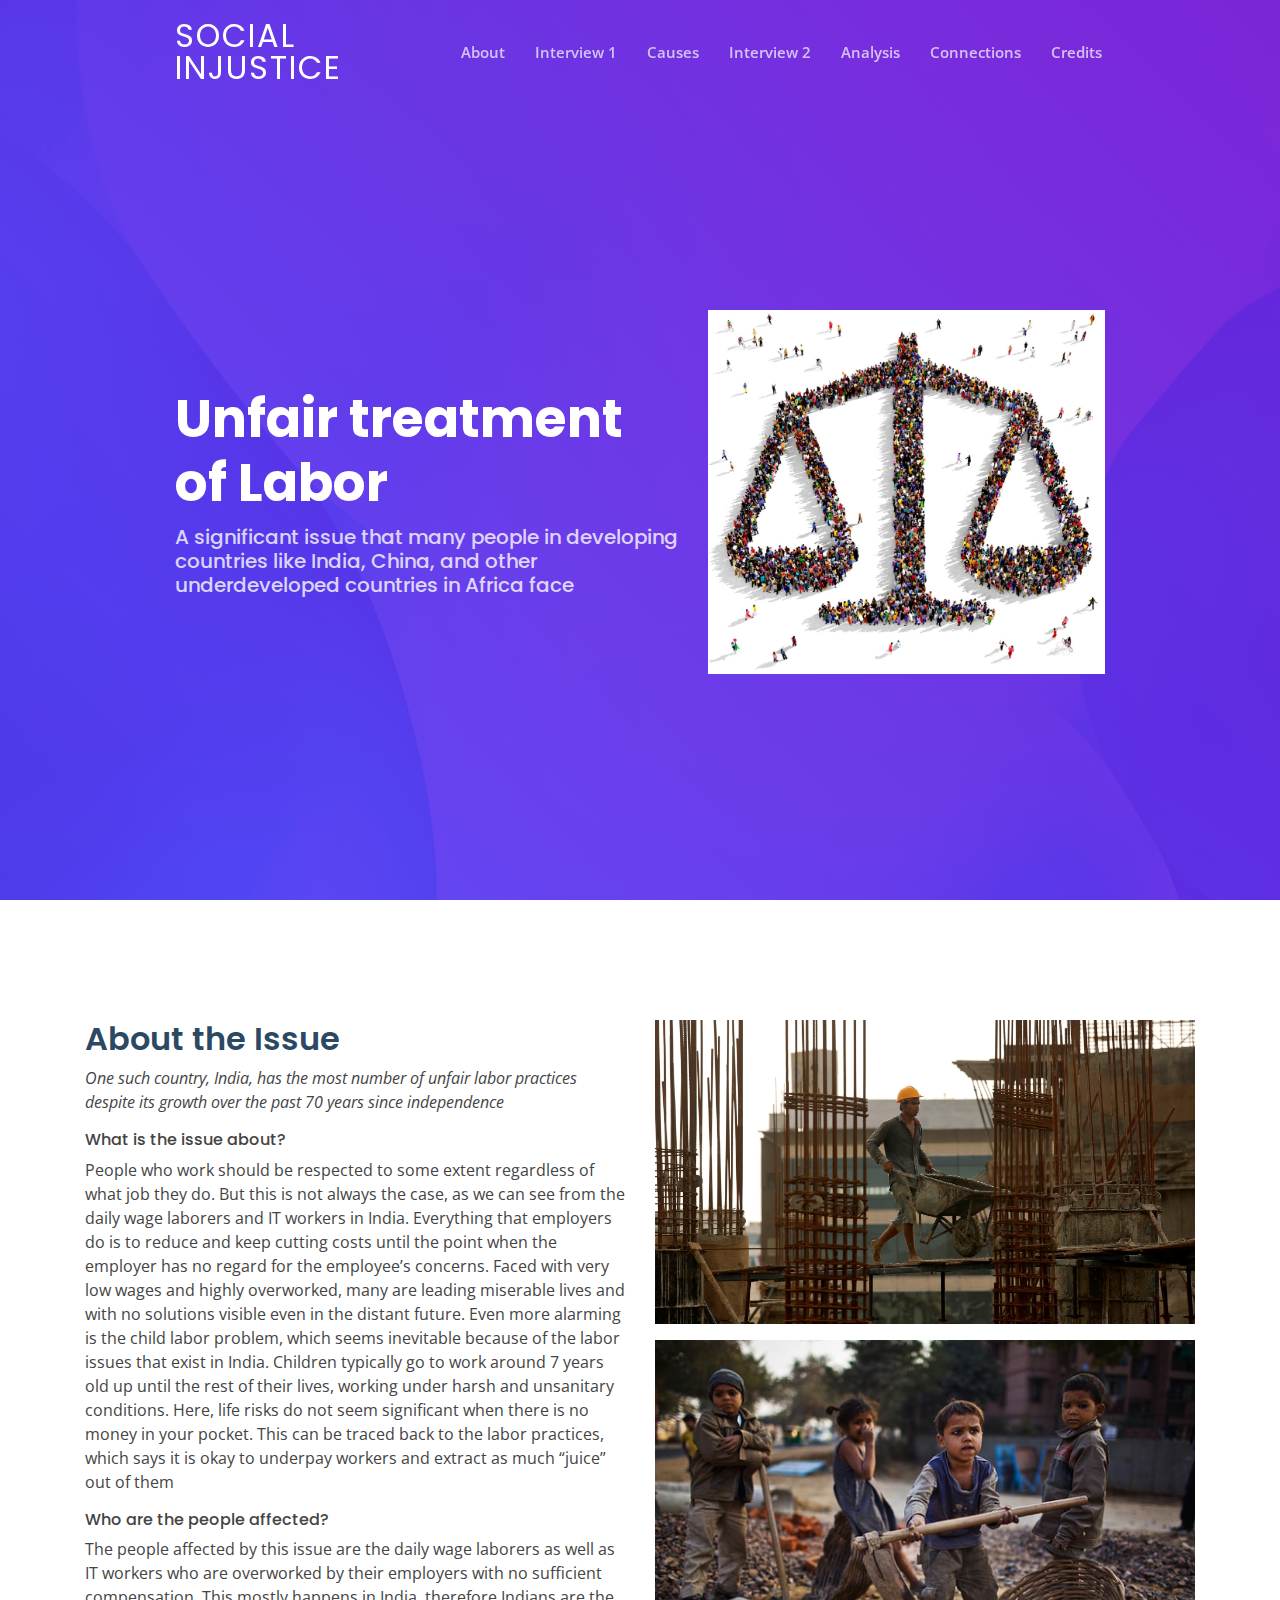
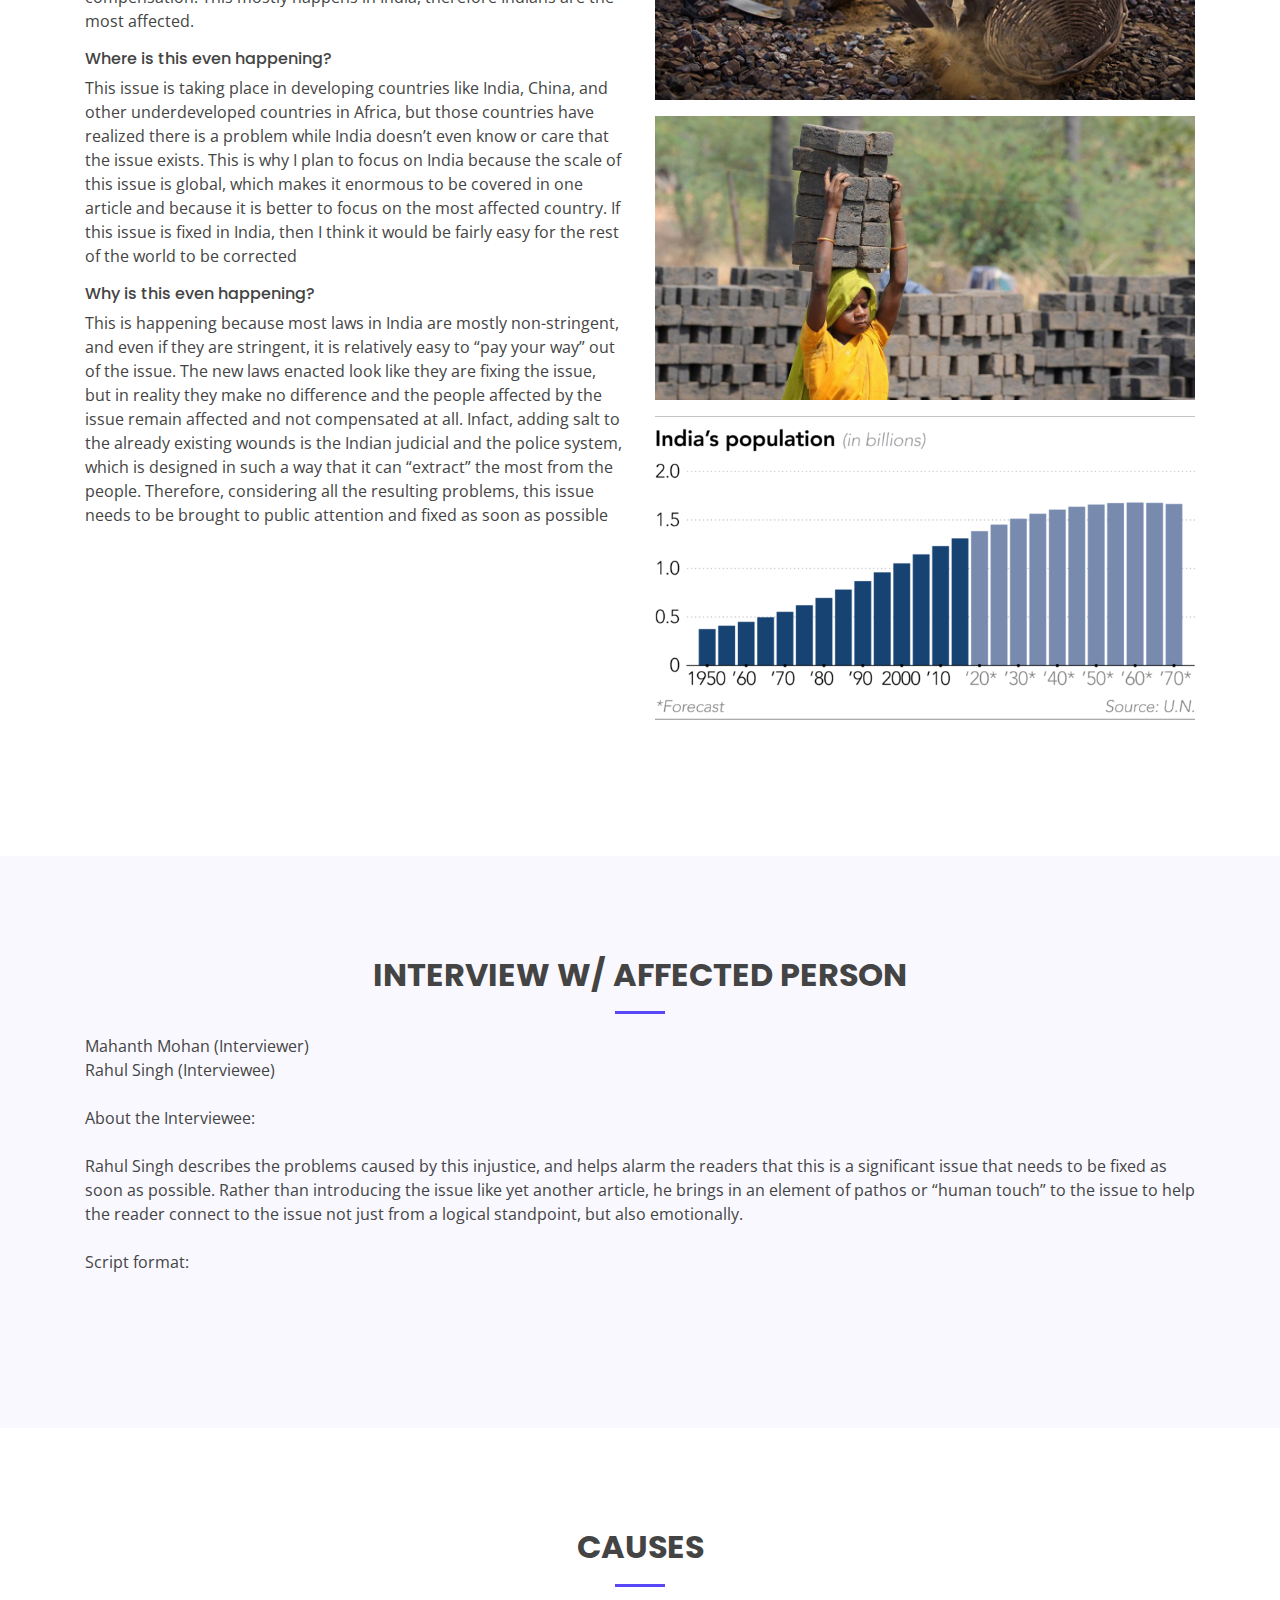
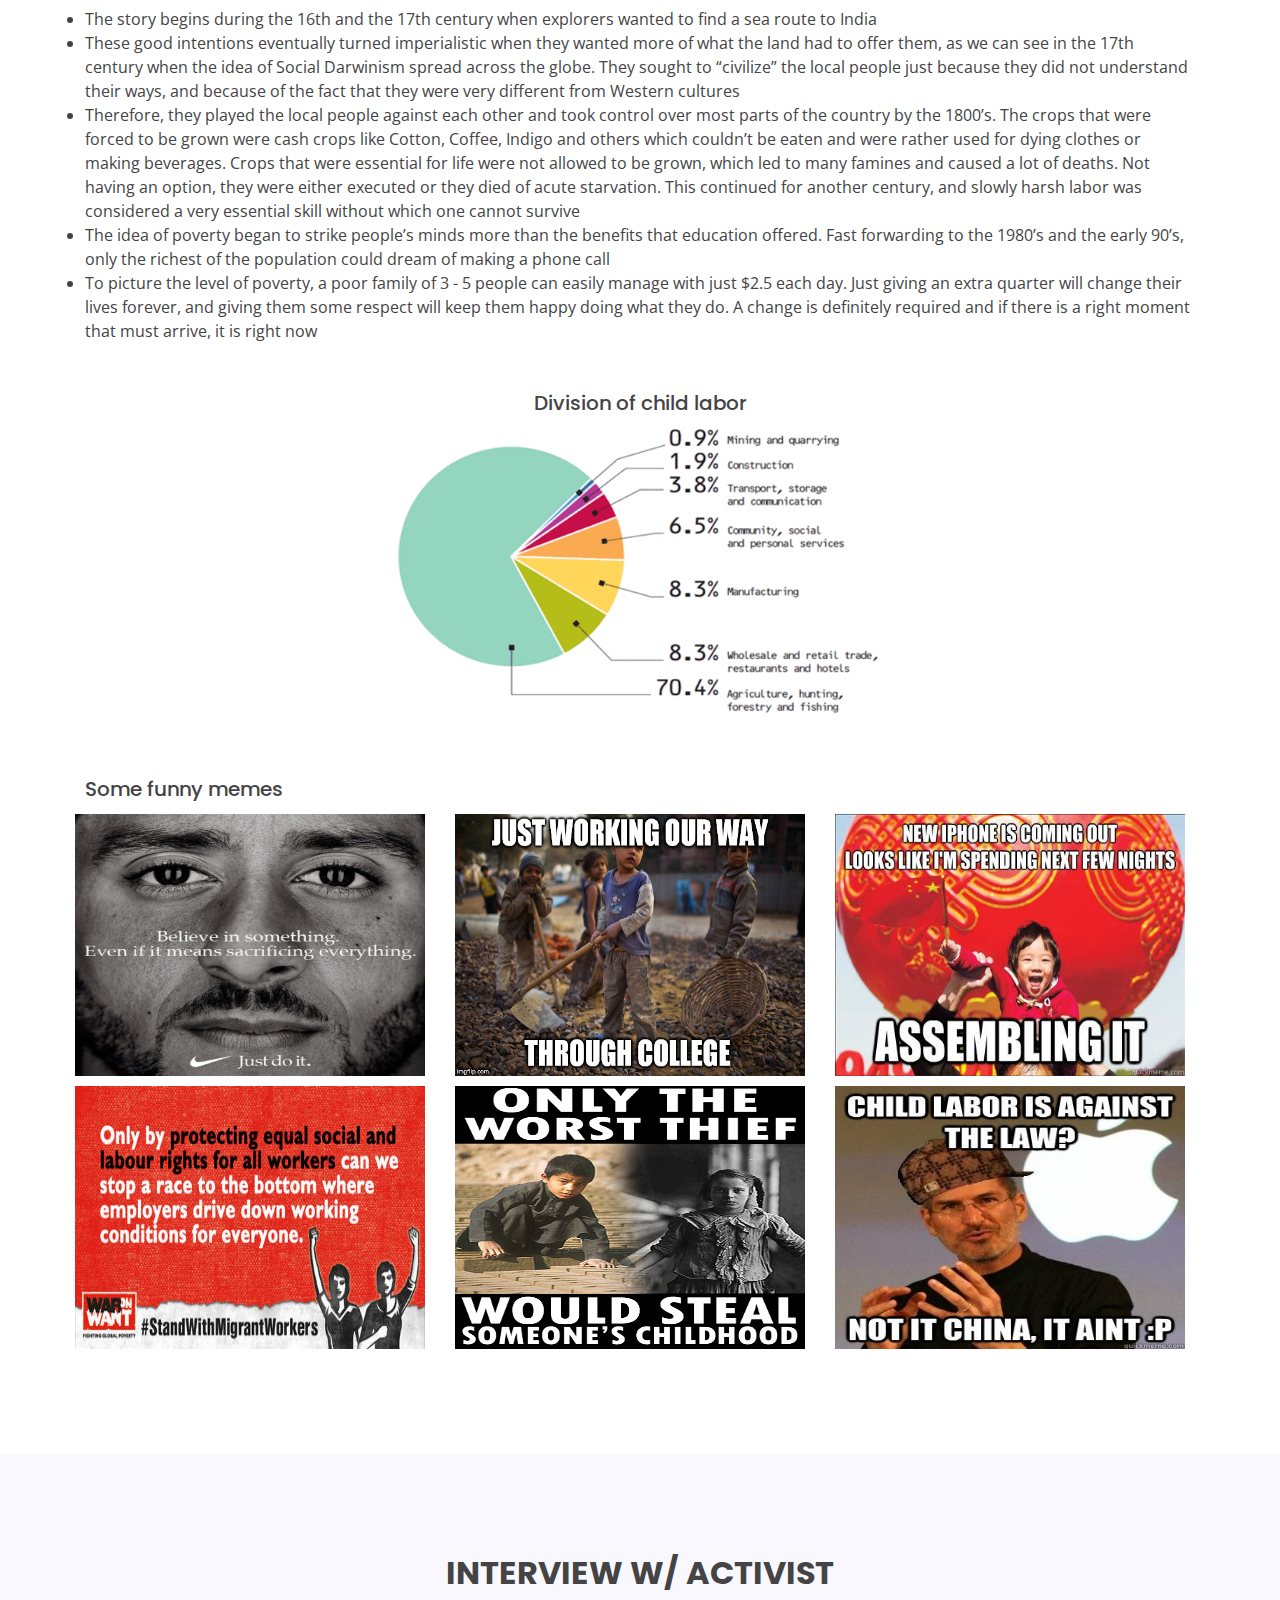
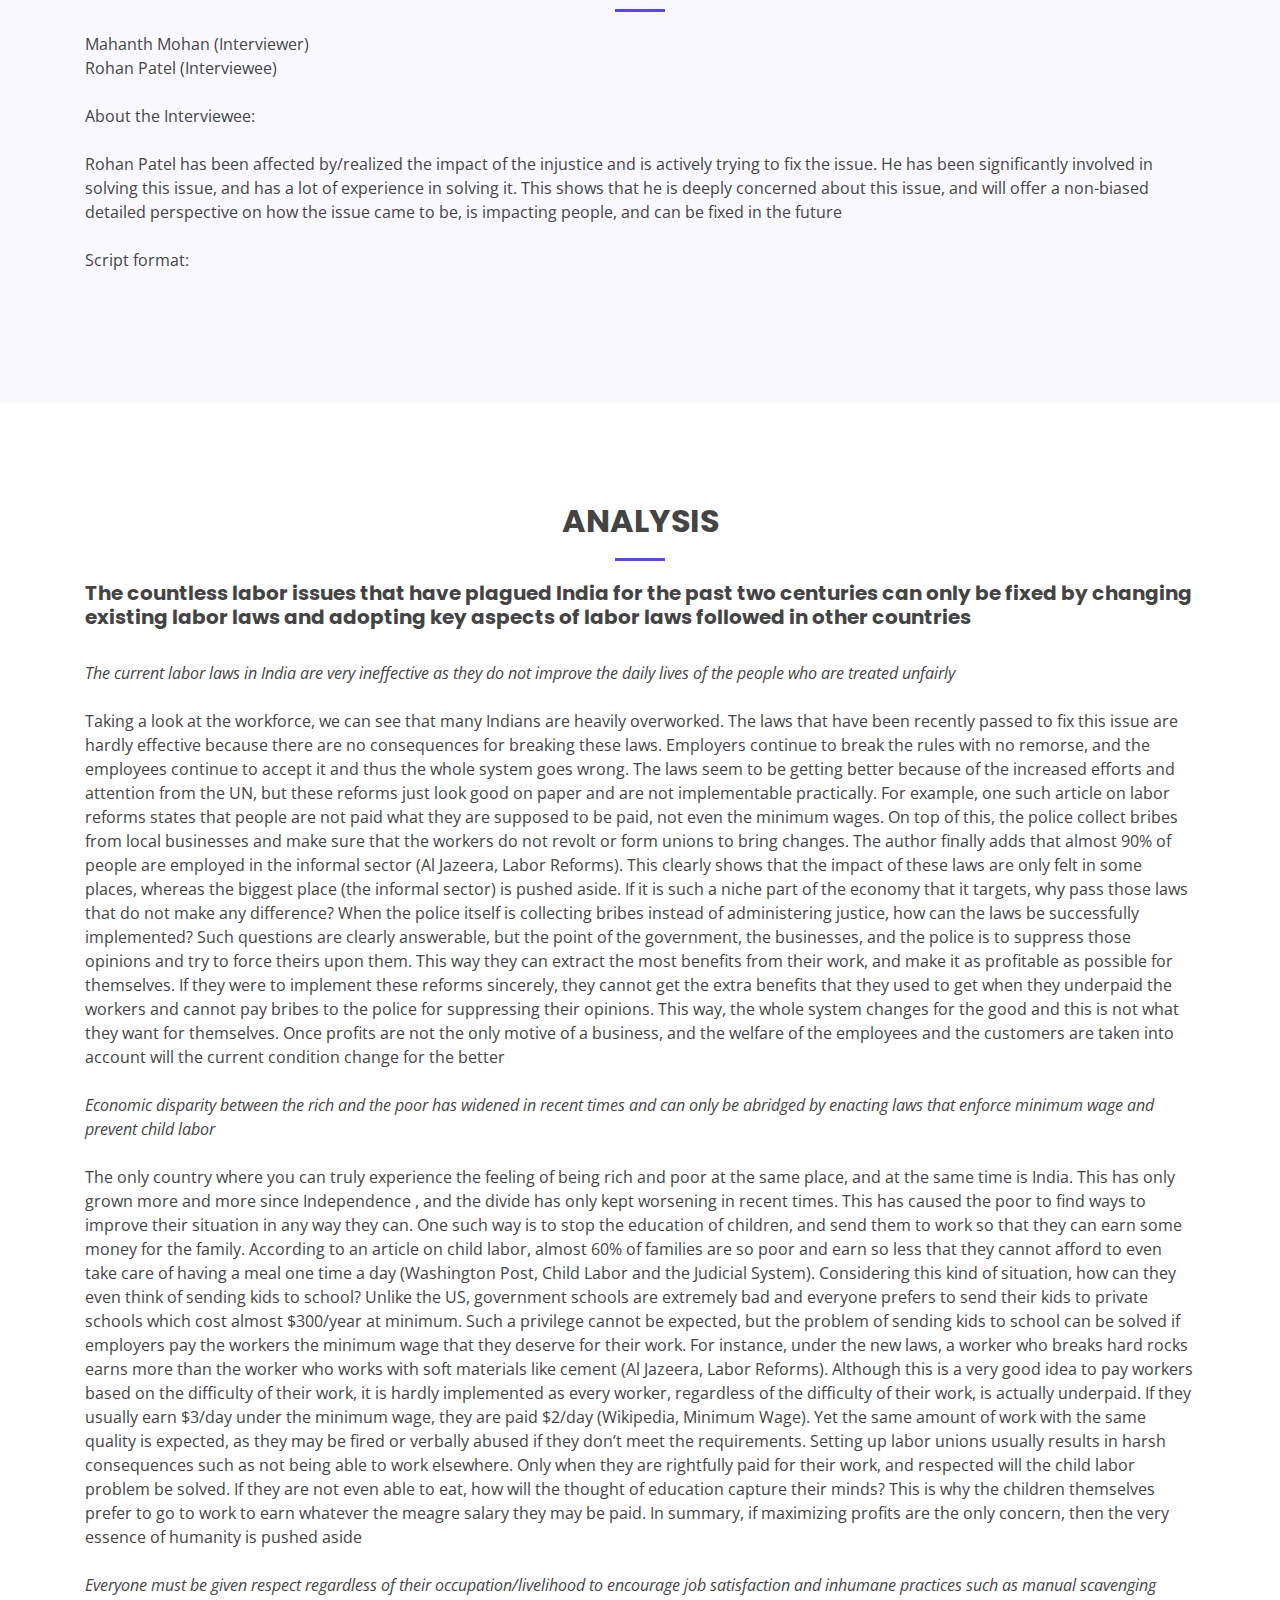
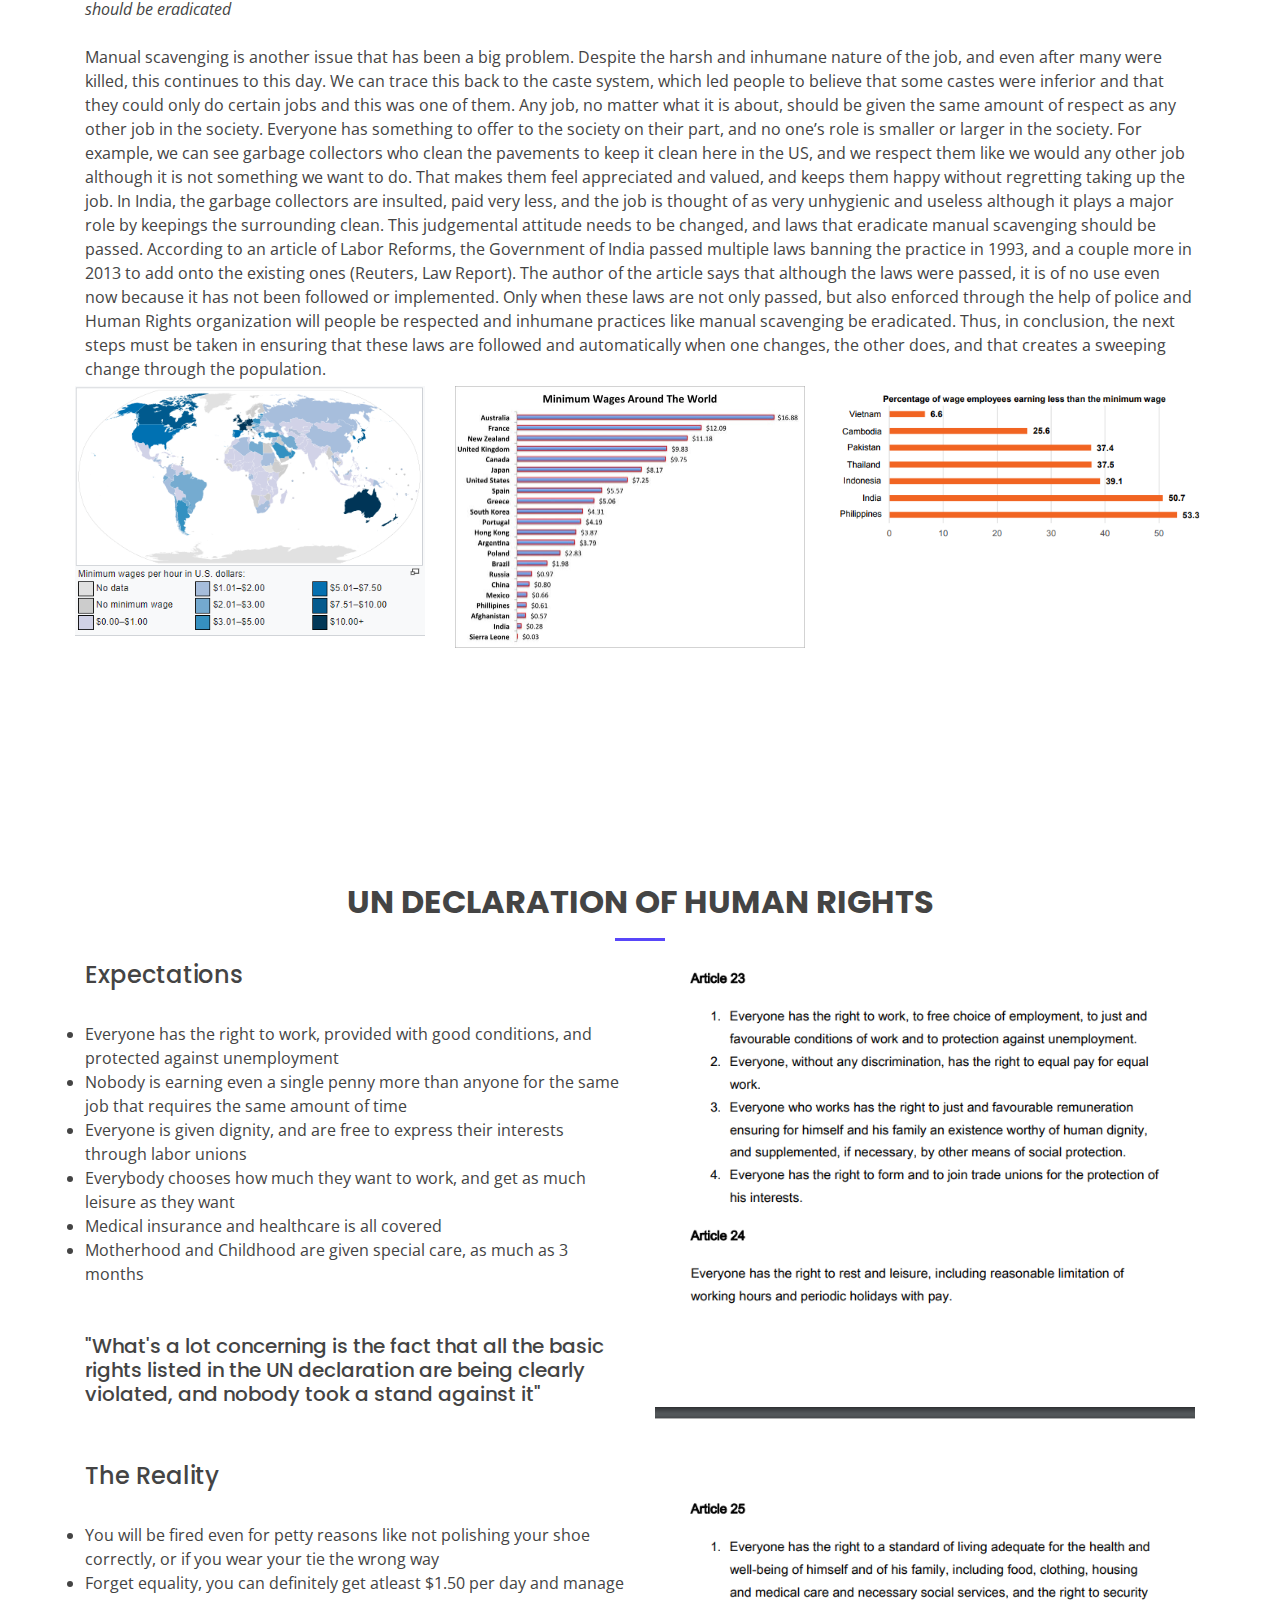
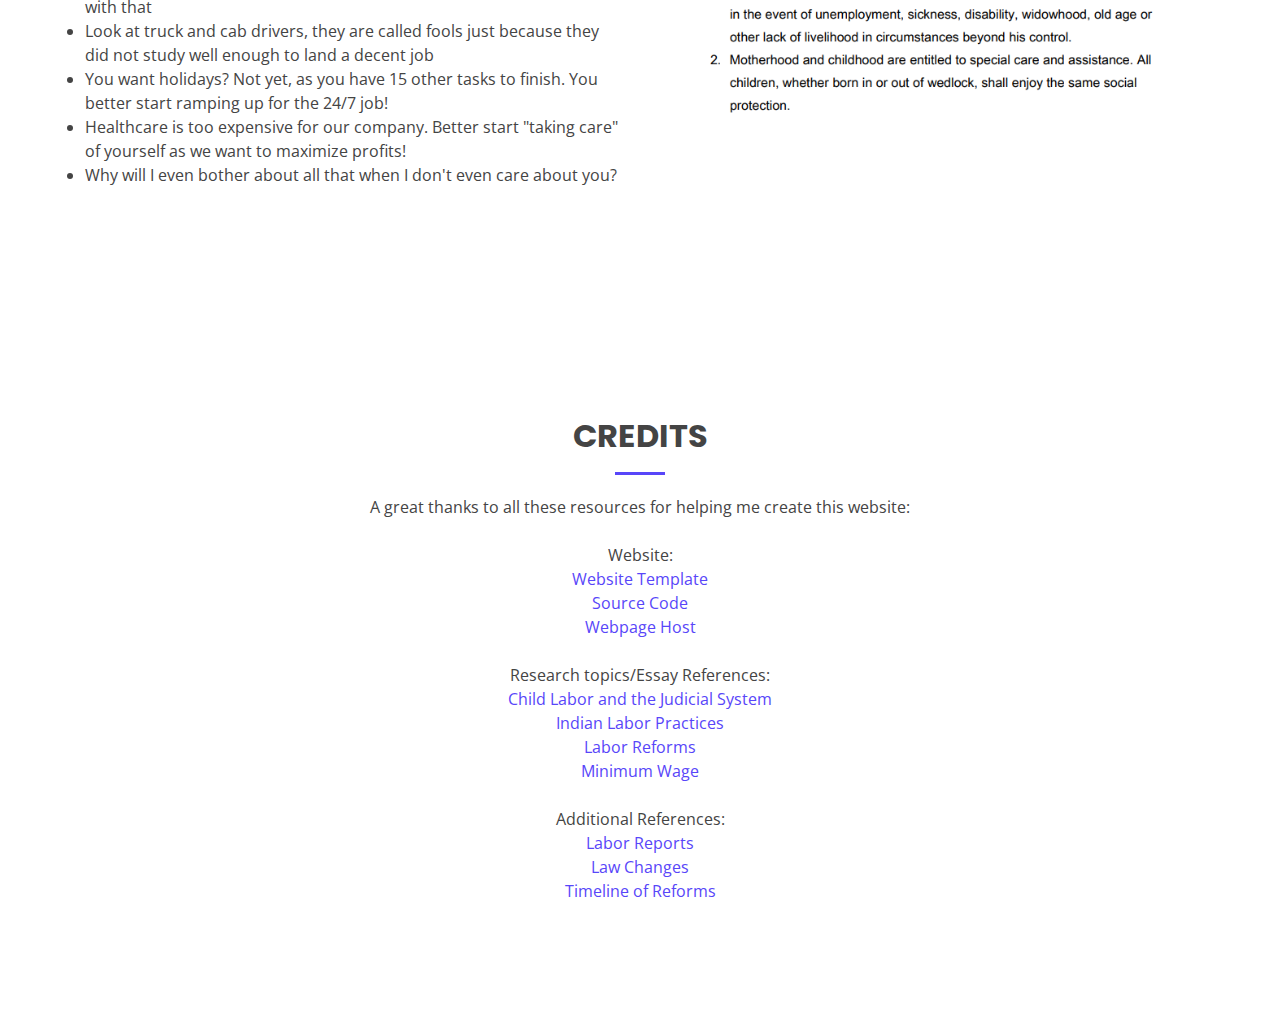
==== index.html @ 4dd7ecd5 "push changes" ====
<!DOCTYPE html>
<html lang="en">

<head>
  <meta charset="utf-8">
  <meta content="width=device-width, initial-scale=1.0" name="viewport">

  <title>Social Injustice</title>
  <meta content="" name="description">
  <meta content="" name="keywords">

  <!-- Google Fonts -->
  <link href="https://fonts.googleapis.com/css?family=Open+Sans:300,300i,400,400i,600,600i,700,700i|Roboto:300,300i,400,400i,500,500i,600,600i,700,700i|Poppins:300,300i,400,400i,500,500i,600,600i,700,700i" rel="stylesheet">

  <!-- Vendor CSS Files -->
  <link href="assets/vendor/bootstrap/css/bootstrap.min.css" rel="stylesheet">
  <link href="assets/vendor/icofont/icofont.min.css" rel="stylesheet">
  <link href="assets/vendor/boxicons/css/boxicons.min.css" rel="stylesheet">

  <!-- Template Main CSS File -->
  <link href="assets/css/style.css" rel="stylesheet">
</head>

<body>

  <!-- ======= Header ======= -->
  <header id="header" class="fixed-top ">
    <div class="container-fluid">

      <div class="row justify-content-center">
        <div class="col-xl-9 d-flex align-items-center">
          <h1 class="logo mr-auto"><a href="index.html">Social Injustice</a></h1>

          <nav class="nav-menu d-none d-lg-block">
            <ul>
              <li><a href="#about">About</a></li>
              <li><a href="#interview1">Interview 1</a></li>
              <li><a href="#causes">Causes</a></li>
              <li><a href="#interview2">Interview 2</a></li>
              <li><a href="#analysis">Analysis</a></li>
              <li><a href="#connections">Connections</a></li>
              <li><a href="#credits">Credits</a></li>
            </ul>
          </nav><!-- .nav-menu -->

        </div>
      </div>

    </div>
  </header><!-- End Header -->

  <!-- ======= Hero Section ======= -->
  <section id="hero" class="d-flex align-items-center">

    <div class="container-fluid">
      <div class="row justify-content-center">
        <div class="col-xl-5 col-lg-6 pt-3 pt-lg-0 order-2 order-lg-1 d-flex flex-column justify-content-center">
          <h1>Unfair treatment of Labor</h1>
          <h2>A significant issue that many people in developing countries like India, China, and other underdeveloped countries in Africa face</h2>
        </div>
        <div class="col-xl-4 col-lg-6 order-1 order-lg-2 hero-img" data-aos="zoom-in" data-aos-delay="150">
          <img src="assets/img/about.jpg" class="img-fluid animated" alt="">
        </div>
      </div>
    </div>

  </section><!-- End Hero -->

  <main id="main">

    <!-- ======= About Section ======= -->
    <section id="about" class="about">
      <div class="container">

        <div class="row">
          <div class="col-lg-6 order-1 order-lg-2">
            <p><img src="assets/img/manual_labor.jpg" class="img-fluid" alt=""></p>
            <p><img src="assets/img/child_labor.jpg" class="img-fluid" alt=""></p>
            <p><img src="assets/img/labor_practices.jpg" class="img-fluid" alt=""></p>
            <p><img src="assets/img/Population_Graph.png" class="img-fluid" alt=""></p>
          </div>
          <div class="col-lg-6 pt-4 pt-lg-0 order-2 order-lg-1 content">
            <h3>About the Issue</h3>
            <p class="font-italic">
              One such country, India, has the most number of unfair labor practices despite its growth over the past 70 years since independence
            </p>
            <ul>
              <p>
                <h6>What is the issue about?</h6>
                <p>People who work should be respected to some extent regardless of what job they do. But this is not always the case, as we can see from the daily wage laborers and IT workers in India. Everything that employers do is to reduce and keep cutting costs until the point when the employer has no regard for the employee’s concerns. Faced with very low wages and highly overworked, many are leading miserable lives and with no solutions visible even in the distant future. Even more alarming is the child labor problem, which seems inevitable because of the labor issues that exist in India. Children typically go to work around 7 years old up until the rest of their lives, working under harsh and unsanitary conditions. Here, life risks do not seem significant when there is no money in your pocket. This can be traced back to the labor practices, which says it is okay to underpay workers and extract as much “juice” out of them</p>
                <h6>Who are the people affected?</h6>
                <p>The people affected by this issue are the daily wage laborers as well as IT workers who are overworked by their employers with no sufficient compensation. This mostly happens in India, therefore Indians are the most affected.</p>
                <h6>Where is this even happening?</h6>
                <p>This issue is taking place in developing countries like India, China, and other underdeveloped countries in Africa, but those countries have realized there is a problem while India doesn’t even know or care that the issue exists. This is why I plan to focus on India because the scale of this issue is global, which makes it enormous to be covered in one article and because it is better to focus on the most affected country. If this issue is fixed in India, then I think it would be fairly easy for the rest of the world to be corrected</p>
                <h6>Why is this even happening?</h6>
                <p>This is happening because most laws in India are mostly non-stringent, and even if they are stringent, it is relatively easy to “pay your way” out of the issue. The new laws enacted look like they are fixing the issue, but in reality they make no difference and the people affected by the issue remain affected and not compensated at all. Infact, adding salt to the already existing wounds is the Indian judicial and the police system, which is designed in such a way that it can “extract” the most from the people. Therefore, considering all the resulting problems, this issue needs to be brought to public attention and fixed as soon as possible
                </p>
              </p>
            </ul>
          </div>
        </div>

      </div>
    </section><!-- End About Section -->

    <!-- ======= Interview 1 Section ======= -->
    <section id="interview1" class="interviews section-bg">
      <div class="container">

        <div class="section-title">
          <h2>Interview w/ Affected Person</h2>
          <style>

            div.content {
              text-align: left;
            }
            
          </style>
          <div class="content">
          <p>Mahanth Mohan (Interviewer)</p>
          <p>Rahul Singh (Interviewee)</p>
          <br>
          <p>About the Interviewee:</p>
          <br>
          <p>Rahul Singh describes the problems caused by this injustice, and helps alarm the readers that this is a significant issue that needs to be fixed as soon as possible. Rather than introducing the issue like yet another article, he brings in an element of pathos or “human touch” to the issue to help the reader connect to the issue not just from a logical standpoint, but also emotionally.</p>
          <br>
          <p>Script format:</p>
          <br>
          </div>
        </div>

      </div>
    </section><!-- End Interview 1 Section -->

    <!-- ======= Causes Section ======= -->
    <section id="causes" class="Causes">
      <div class="container">

        <div class="section-title">
          <h2>Causes</h2>
          <style>

            div.content {
              text-align: left;
            }
            
          </style>
          <div class="content">
          <li>The story begins during the 16th and the 17th century when explorers wanted to find a sea route to India</li>
          <li>These good intentions eventually turned imperialistic when they wanted more of what the land had to offer them, as we can see in the 17th century when the idea of Social Darwinism spread across the globe. They sought to “civilize” the local people just because they did not understand their ways, and because of the fact that they were very different from Western cultures</li>
          <li>Therefore, they played the local people against each other and took control over most parts of the country by the 1800’s. The crops that were forced to be grown were cash crops like Cotton, Coffee, Indigo and others which couldn’t be eaten and were rather used for dying clothes or making beverages. Crops that were essential for life were not allowed to be grown, which led to many famines and caused a lot of deaths. Not having an option, they were either executed or they died of acute starvation. This continued for another century, and slowly harsh labor was considered a very essential skill without which one cannot survive</li>
          <li> The idea of poverty began to strike people’s minds more than the benefits that education offered. Fast forwarding to the 1980’s and the early 90’s, only the richest of the population could dream of making a phone call</li>
          <li>To picture the level of poverty, a poor family of 3 - 5 people can easily manage with just $2.5 each day. Just giving an extra quarter will change their lives forever, and giving them some respect will keep them happy doing what they do. A change is definitely required and if there is a right moment that must arrive, it is right now</li>
          </div>
          <br><br>
          <h5>Division of child labor</h5>
          <p><img src="assets/img/timeline.gif" height="300" width="500" alt="" ></p>
          <br>
        </div>
    
        <style>
          * {
            box-sizing: border-box;
          }
          
          .column {
            float: left;
            width: 33.33%;
            padding: 5px;
          }
          
          .row::after {
            content: "";
            clear: both;
            display: table;
          }
          </style>
          <h5>Some funny memes</h5>     
          <div class="row">
            <div class="column">
              <img src="assets/img/Meme_1.jpg" height="262.5" width="350" alt="">
            </div>
            <div class="column">
              <img src="assets/img/Meme_2.jpg" height="262.5" width="350" alt="">
            </div>
            <div class="column">
              <img src="assets/img/Meme_3.jpg" height="262.5" width="350" alt="">
            </div>
          </div>

          <div class="row">
            <div class="column">
              <img src="assets/img/Quote_1.jpg" height="262.5" width="350" alt="">
            </div>
            <div class="column">
              <img src="assets/img/Quote_2.png" height="262.5" width="350" alt="">
            </div>
            <div class="column">
              <img src="assets/img/Quote_3.jpg" height="262.5" width="350" alt="">
            </div>
          </div>

          </div>

      </div>
    </section><!-- End Causes Section -->

    <!-- ======= Interview 2 Section ======= -->
    <section id="interview2" class="interviews section-bg">
      <div class="container">
        
        <div class="section-title">
          <h2>Interview w/ Activist</h2>
          <style>

            div.content {
              text-align: left;
            }
            
          </style>
          <div class="content">
          <p>Mahanth Mohan (Interviewer)</p>
          <p>Rohan Patel (Interviewee)</p>
          <br>
          <p>About the Interviewee:</p>
          <br>
          <p>Rohan Patel has been affected by/realized the impact of the injustice and is actively trying to fix the issue. He has been significantly involved in solving this issue, and has a lot of experience in solving it. This shows that he is deeply concerned about this issue, and will offer a non-biased detailed perspective on how the issue came to be, is impacting people, and can be fixed in the future</p>
          <br>
          <p>Script format:</p>
          </div>
        </div>

      </div>
    </section><!-- End Interview 2 Section -->

    <!-- ======= Analysis Section ======= -->
    <section id="analysis" class="Analysis">
      <div class="container">

        <div class="section-title">
          <h2>Analysis</h2>
          <style>

            div.content {
              text-align: left;
            }
            
          </style>
          <div class="content">
          <h5><b>The countless labor issues that have plagued India for the past two centuries can only be fixed by changing existing labor laws and adopting key aspects of labor laws followed in other countries</b></h5>
          <br>
          <p><i>The current labor laws in India are very ineffective as they do not improve the daily lives of the people who are treated unfairly</i></p>
          <br>
          <p>Taking a look at the workforce, we can see that many Indians are heavily overworked. The laws that have been recently passed to fix this issue are hardly effective because there are no consequences for breaking these laws. Employers continue to break the rules with no remorse, and the employees continue to accept it and thus the whole system goes wrong. The laws seem to be getting better because of the increased efforts and attention from the UN, but these reforms just look good on paper and are not implementable practically. For example, one such article on labor reforms states that people are not paid what they are supposed to be paid, not even the minimum wages. On top of this, the police collect bribes from local businesses and make sure that the workers do not revolt or form unions to bring changes. The author finally adds that almost 90% of people are employed in the informal sector (Al Jazeera, Labor Reforms). This clearly shows that the impact of these laws are only felt in some places, whereas the biggest place (the informal sector) is pushed aside. If it is such a niche part of the economy that it targets, why pass those laws that do not make any difference? When the police itself is collecting bribes instead of administering justice, how can the laws be successfully implemented? Such questions are clearly answerable, but the point of the government, the businesses, and the police is to suppress those opinions and try to force theirs upon them. This way they can extract the most benefits from their work, and make it as profitable as possible for themselves. If they were to implement these reforms sincerely, they cannot get the extra benefits that they used to get when they underpaid the workers and cannot pay bribes to the police for suppressing their opinions. This way, the whole system changes for the good and this is not what they want for themselves. Once profits are not the only motive of a business, and the welfare of the employees and the customers are taken into account will the current condition change for the better</p>
          <br>
          <p><i>Economic disparity between the rich and the poor has widened in recent times and can only be abridged by enacting laws that enforce minimum wage and prevent child labor</i></p>
          <br>
          <p>The only country where you can truly experience the feeling of being rich and poor at the same place, and at the same time is India. This has only grown more and more since Independence , and the divide has only kept worsening in recent times. This has caused the poor to find ways to improve their situation in any way they can. One such way is to stop the education of children, and send them to work so that they can earn some money for the family. According to an article on child labor, almost 60% of families are so poor and earn so less that they cannot afford to even take care of having a meal one time a day (Washington Post, Child Labor and the Judicial System). Considering this kind of situation, how can they even think of sending kids to school? Unlike the US, government schools are extremely bad and everyone prefers to send their kids to private schools which cost almost $300/year at minimum. Such a privilege cannot be expected, but the problem of sending kids to school can be solved if employers pay the workers the minimum wage that they deserve for their work. For instance, under the new laws, a worker who breaks hard rocks earns more than the worker who works with soft materials like cement (Al Jazeera, Labor Reforms). Although this is a very good idea to pay workers based on the difficulty of their work, it is hardly implemented as every worker, regardless of the difficulty of their work, is actually underpaid. If they usually earn $3/day under the minimum wage, they are paid $2/day (Wikipedia, Minimum Wage). Yet the same amount of work with the same quality is expected, as they may be fired or verbally abused if they don’t meet the requirements. Setting up labor unions usually results in harsh consequences such as not being able to work elsewhere. Only when they are rightfully paid for their work, and respected will the child labor problem be solved. If they are not even able to eat, how will the thought of education capture their minds? This is why the children themselves prefer to go to work to earn whatever the meagre salary they may be paid. In summary, if maximizing profits are the only concern, then the very essence of humanity is pushed aside</p>
          <br>
          <p><i>Everyone must be given respect regardless of their occupation/livelihood to encourage job satisfaction and inhumane practices such as manual scavenging should be eradicated</i></p>
          <br>
          <p>Manual scavenging is another issue that has been a big problem. Despite the harsh and inhumane nature of the job, and even after many were killed, this continues to this day. We can trace this back to the caste system, which led people to believe that some castes were inferior and that they could only do certain jobs and this was one of them. Any job, no matter what it is about, should be given the same amount of respect as any other job in the society. Everyone has something to offer to the society on their part, and no one’s role is smaller or larger in the society. For example, we can see garbage collectors who clean the pavements to keep it clean here in the US, and we respect them like we would any other job although it is not something we want to do. That makes them feel appreciated and valued, and keeps them happy without regretting taking up the job. In India, the garbage collectors are insulted, paid very less, and the job is thought of as very unhygienic and useless although it plays a major role by keepings the surrounding clean. This judgemental attitude needs to be changed, and laws that eradicate manual scavenging should be passed. According to an article of Labor Reforms, the Government of India passed multiple laws banning the practice in 1993, and a couple more in 2013 to add onto the existing ones (Reuters, Law Report). The author of the article says that although the laws were passed, it is of no use even now because it has not been followed or implemented. Only when these laws are not only passed, but also enforced through the help of police and Human Rights organization will people be respected and inhumane practices like manual scavenging be eradicated. Thus, in conclusion, the next steps must be taken in ensuring that these laws are followed and automatically when one changes, the other does, and that creates a sweeping change through the population.</p>
          <style>
            * {
              box-sizing: border-box;
            }
            
            .column {
              float: left;
              width: 33.33%;
              padding: 5px;
            }
            
            .row::after {
              content: "";
              clear: both;
              display: table;
            }
          </style>
                 
            <div class="row">
              <div class="column">
                <img src="assets/img/minimum_wage.png" height="262.5" width="350" class="img-fluid" alt="">
              </div>
              <div class="column">
                <img src="assets/img/world_wages.png" height="262.5" width="350" class="img-fluid" alt="">
              </div>
              <div class="column">
                <img src="assets/img/comparison.png" height="375" width="450" class="img-fluid" alt="">
              </div>
            </div>
          </div>
        </div>

      </div>
    </section><!-- Analysis Section -->

    <!-- ======= Connections Section ======= -->
    <section id="connections" class="Connections">
      <div class="container">

        <div class="section-title">
          <h2>UN Declaration of Human Rights</h2>
          <div class="row">
            <div class="col-lg-6 order-1 order-lg-2">
              <p><img src="assets/img/un_dec.png" class="img-fluid" alt=""></p>
            </div>
          <div class="col-lg-6 pt-4 pt-lg-0 order-2 order-lg-1 content">
          <h4>Expectations</h4>
          <br>
          <li>Everyone has the right to work, provided with good conditions, and protected against unemployment</li>
          <li>Nobody is earning even a single penny more than anyone for the same job that requires the same amount of time</li>
          <li>Everyone is given dignity, and are free to express their interests through labor unions</li>
          <li>Everybody chooses how much they want to work, and get as much leisure as they want</li>
          <li>Medical insurance and healthcare is all covered</li>
          <li>Motherhood and Childhood are given special care, as much as 3 months</li>
          <br><br>
          <h5>"What's a lot concerning is the fact that all the basic rights listed in the UN declaration are being clearly violated, and nobody took a stand against it"</h5>
          <br><br>
          <h4>The Reality</h4>
          <br>
          <li>You will be fired even for petty reasons like not polishing your shoe correctly, or if you wear your tie the wrong way</li>
          <li>Forget equality, you can definitely get atleast $1.50 per day and manage with that</li>
          <li>Look at truck and cab drivers, they are called fools just because they did not study well enough to land a decent job</li>
          <li>You want holidays? Not yet, as you have 15 other tasks to finish. You better start ramping up for the 24/7 job!</li>
          <li>Healthcare is too expensive for our company. Better start "taking care" of yourself as we want to maximize profits!</li>
          <li>Why will I even bother about all that when I don't even care about you?</li>
          </div>
          </div>

        </div>

      </div>
    </section><!-- Analysis Section -->

    <!-- ======= Credits Section ======= -->
    <section id="credits" class="credits">
      <div class="container">

        <div class="section-title">
          <h2>Credits</h2>

          <p>A great thanks to all these resources for helping me create this website:</p>
          <br>
          <p>Website:</p>
          <p><a href="https://bootstrapmade.com/techie-free-skin-bootstrap-3/" target="_blank">Website Template</a></p>
          <p><a href="https://github.com/MahanthMohan/SocialIssues" target="_blank">Source Code</a></p>
          <p><a href="https://pages.github.com/" target="_blank">Webpage Host</a></p>
          <br>
          <p>Research topics/Essay References:</p>
          <p><a href="https://www.washingtonpost.com/news/wonk/wp/2017/08/21/child-labor-the-inconvenient-truth-behind-indias-growth-story/." target="_blank">Child Labor and the Judicial System</a></p>
          <p><a href="https://www.brightworkresearch.com/enterprisesoftwarepolicy/2019/01/31/how-indian-it-workers-discriminate-against-non-indian-workers/." target="_blank">Indian Labor Practices</a></p>
          <p><a href="https://www.aljazeera.com/ajimpact/india-work-labour-reforms-aim-boost-wages-productivity-191101122855317.html?xif=." target="_blank">Labor Reforms</a></p>
          <p><a href="https://en.wikipedia.org/wiki/List_of_minimum_wages_by_country" target="_blank">Minimum Wage</a></p>
          <br>
          <p>Additional References:</p>
          <p><a href="https://labour.gov.in/annual-reports" target="_blank">Labor Reports</a></p>
          <p><a href="https://indianexpress.com/article/explained/what-labour-law-changes-mean-coronavirus-6403611/" target="_blank">Law Changes</a></p>
          <p><a href="https://www.reuters.com/article/us-india-labour-reforms/factbox-indias-stringent-labor-laws-idUSKBN0F40Y320140629" target="_blank">Timeline of Reforms</a></p>
        </div>
      </div>
    </section><!-- End Credits Section -->

    <!-- Vendor JS Files -->
    <script src="assets/vendor/bootstrap/js/bootstrap.bundle.min.js"></script>

    <!-- Template Main JS File -->
    <script src="assets/js/main.js"></script>

</body>
</html>
---- assets/css/style.css ----
/*--------------------------------------------------------------
# General
--------------------------------------------------------------*/
body {
  font-family: "Open Sans", sans-serif;
  color: #444444;
}

a {
  color: #5846f9;
}

a:hover {
  color: #8577fb;
  text-decoration: none;
}

h1, h2, h3, h4, h5, h6 {
  font-family: "Poppins", sans-serif;
}

/*--------------------------------------------------------------
# Header
--------------------------------------------------------------*/
#header {
  transition: all 0.5s;
  z-index: 997;
  padding: 20px 0;
}

#header.header-scrolled, #header.header-inner-pages {
  background: rgba(24, 6, 185, 0.8);
  padding: 12px 0;
}

#header .logo {
  font-size: 32px;
  margin: 0;
  padding: 0;
  line-height: 1;
  font-weight: 400;
  letter-spacing: 2px;
  text-transform: uppercase;
}

#header .logo a {
  color: #fff;
}

#header .logo img {
  max-height: 40px;
}

@media (max-width: 992px) {
  #header {
    padding: 12px 0;
  }
  #header .logo {
    font-size: 28px;
  }
}

/*--------------------------------------------------------------
# Navigation Menu
--------------------------------------------------------------*/
/* Desktop Navigation */
.nav-menu ul {
  margin: 0;
  padding: 0;
  list-style: none;
}

.nav-menu > ul {
  display: flex;
}

.nav-menu > ul > li {
  position: relative;
  white-space: nowrap;
  padding: 10px 0 10px 24px;
}

.nav-menu a {
  display: block;
  position: relative;
  color: rgba(255, 255, 255, 0.7);
  transition: 0.3s;
  font-size: 15px;
  font-weight: 600;
  padding: 0 3px;
  font-family: "Open Sans", sans-serif;
}

.nav-menu > ul > li > a:before {
  content: "";
  position: absolute;
  width: 100%;
  height: 2px;
  bottom: -5px;
  left: 0;
  background-color: #fff;
  visibility: hidden;
  width: 0px;
  transition: all 0.3s ease-in-out 0s;
}

.nav-menu a:hover:before, .nav-menu li:hover > a:before, .nav-menu .active > a:before {
  visibility: visible;
  width: 100%;
}

.nav-menu a:hover, .nav-menu .active > a, .nav-menu li:hover > a {
  color: #fff;
}

.nav-menu .drop-down ul {
  display: block;
  position: absolute;
  left: 22px;
  top: calc(100% + 30px);
  z-index: 99;
  opacity: 0;
  visibility: hidden;
  padding: 10px 0;
  background: #fff;
  box-shadow: 0px 0px 30px rgba(127, 137, 161, 0.25);
  transition: 0.3s;
}

.nav-menu .drop-down:hover > ul {
  opacity: 1;
  top: 100%;
  visibility: visible;
}

.nav-menu .drop-down li {
  min-width: 180px;
  position: relative;
}

.nav-menu .drop-down ul a {
  padding: 10px 20px;
  font-size: 14px;
  text-transform: none;
  color: #2c4964;
}

.nav-menu .drop-down ul a:hover, .nav-menu .drop-down ul .active > a, .nav-menu .drop-down ul li:hover > a {
  color: #5846f9;
}

.nav-menu .drop-down > a:after {
  content: "\ea99";
  font-family: IcoFont;
  padding-left: 5px;
}

.nav-menu .drop-down .drop-down ul {
  top: 0;
  left: calc(100% - 30px);
}

.nav-menu .drop-down .drop-down:hover > ul {
  opacity: 1;
  top: 0;
  left: 100%;
}

.nav-menu .drop-down .drop-down > a {
  padding-right: 35px;
}

.nav-menu .drop-down .drop-down > a:after {
  content: "\eaa0";
  font-family: IcoFont;
  position: absolute;
  right: 15px;
}

@media (max-width: 1366px) {
  .nav-menu .drop-down .drop-down ul {
    left: -90%;
  }
  .nav-menu .drop-down .drop-down:hover > ul {
    left: -100%;
  }
  .nav-menu .drop-down .drop-down > a:after {
    content: "\ea9d";
  }
}

/* Mobile Navigation */
.mobile-nav-toggle {
  position: fixed;
  right: 15px;
  top: 15px;
  z-index: 9998;
  border: 0;
  background: none;
  font-size: 24px;
  transition: all 0.4s;
  outline: none !important;
  line-height: 1;
  cursor: pointer;
  text-align: right;
}

.mobile-nav-toggle i {
  color: #fff;
}

.mobile-nav {
  position: fixed;
  top: 55px;
  right: 15px;
  bottom: 15px;
  left: 15px;
  z-index: 9999;
  overflow-y: auto;
  background: #fff;
  transition: ease-in-out 0.2s;
  opacity: 0;
  visibility: hidden;
  border-radius: 10px;
  padding: 10px 0;
}

.mobile-nav * {
  margin: 0;
  padding: 0;
  list-style: none;
}

.mobile-nav a {
  display: block;
  position: relative;
  color: #2c4964;
  padding: 10px 20px;
  font-weight: 500;
  outline: none;
}

.mobile-nav a:hover, .mobile-nav .active > a, .mobile-nav li:hover > a {
  color: #5846f9;
  text-decoration: none;
}

.mobile-nav .drop-down > a:after {
  content: "\ea99";
  font-family: IcoFont;
  padding-left: 10px;
  position: absolute;
  right: 15px;
}

.mobile-nav .active.drop-down > a:after {
  content: "\eaa1";
}

.mobile-nav .drop-down > a {
  padding-right: 35px;
}

.mobile-nav .drop-down ul {
  display: none;
  overflow: hidden;
}

.mobile-nav .drop-down li {
  padding-left: 20px;
}

.mobile-nav-overly {
  width: 100%;
  height: 100%;
  z-index: 9997;
  top: 0;
  left: 0;
  position: fixed;
  background: rgba(28, 47, 65, 0.6);
  overflow: hidden;
  display: none;
  transition: ease-in-out 0.2s;
}

.mobile-nav-active {
  overflow: hidden;
}

.mobile-nav-active .mobile-nav {
  opacity: 1;
  visibility: visible;
}

.mobile-nav-active .mobile-nav-toggle i {
  color: #fff;
}

/*--------------------------------------------------------------
# Hero Section
--------------------------------------------------------------*/
#hero {
  width: 100%;
  height: 100vh;
  background: linear-gradient(45deg, rgba(86, 58, 250, 0.9) 0%, rgba(116, 15, 214, 0.9) 100%), url("../img/hero-bg.jpg") center center no-repeat;
  background-size: cover;
}

#hero .container, #hero .container-fluid {
  padding-top: 84px;
}

#hero h1 {
  margin: 0;
  font-size: 52px;
  font-weight: 700;
  line-height: 64px;
  color: #fff;
}

#hero h2 {
  color: rgba(255, 255, 255, 0.8);
  margin: 10px 0 0 0;
  font-size: 20px;
}

#hero .btn-get-started {
  font-family: "Poppins", sans-serif;
  font-weight: 500;
  font-size: 16px;
  letter-spacing: 1px;
  display: inline-block;
  padding: 10px 28px;
  border-radius: 5px;
  transition: 0.5s;
  margin-top: 30px;
  color: #fff;
  border: 2px solid #fff;
}

#hero .btn-get-started:hover {
  background: #fff;
  color: #5846f9;
}

#hero .animated {
  animation: up-down 2s ease-in-out infinite alternate-reverse both;
}

@media (min-width: 1200px) {
  #hero {
    background-attachment: fixed;
  }
}

@media (max-width: 991px) {
  #hero {
    text-align: center;
  }
  #hero .container, #hero .container-fluid {
    padding-top: 68px;
  }
  #hero .animated {
    -webkit-animation: none;
    animation: none;
  }
  #hero .hero-img {
    text-align: center;
  }
  #hero .hero-img img {
    width: 50%;
  }
}

@media (max-width: 768px) {
  #hero h1 {
    font-size: 26px;
    line-height: 36px;
  }
  #hero h2 {
    font-size: 18px;
    line-height: 24px;
  }
  #hero .hero-img img {
    width: 60%;
  }
}

@media (max-width: 575px) {
  #hero .hero-img img {
    width: 80%;
  }
}

@-webkit-keyframes up-down {
  0% {
    transform: translateY(10px);
  }
  100% {
    transform: translateY(-10px);
  }
}

@keyframes up-down {
  0% {
    transform: translateY(10px);
  }
  100% {
    transform: translateY(-10px);
  }
}

/*--------------------------------------------------------------
# Sections General
--------------------------------------------------------------*/
section {
  padding: 100px 0;
  overflow: hidden;
}

.section-bg {
  background-color: #f9f8ff;
}

.section-title {
  text-align: center;
  padding-bottom: 30px;
}

.section-title h2 {
  font-size: 32px;
  font-weight: bold;
  text-transform: uppercase;
  margin-bottom: 20px;
  padding-bottom: 20px;
  position: relative;
}

.section-title h2::after {
  content: '';
  position: absolute;
  display: block;
  width: 50px;
  height: 3px;
  background: #5846f9;
  bottom: 0;
  left: calc(50% - 25px);
}

.section-title p {
  margin-bottom: 0;
}

/*--------------------------------------------------------------
# About
--------------------------------------------------------------*/
.about {
  padding: 120px 0;
}

.about .content h3 {
  font-weight: 600;
  font-size: 32px;
  color: #2c4964;
}

.about .content ul {
  list-style: none;
  padding: 0;
}

.about .content ul li {
  padding-bottom: 10px;
}

.about .content ul i {
  font-size: 20px;
  padding-right: 4px;
  color: #5846f9;
}

.about .content p:last-child {
  margin-bottom: 0;
}

.about .content .read-more {
  font-family: "Poppins", sans-serif;
  font-weight: 500;
  font-size: 16px;
  letter-spacing: 1px;
  display: inline-block;
  padding: 10px 50px 10px 28px;
  border-radius: 5px;
  transition: 0.5s;
  color: #fff;
  background: linear-gradient(45deg, #5846f9 0%, #7b27d8 100%);
  position: relative;
}

.about .content .read-more:hover {
  background: linear-gradient(180deg, #5846f9 0%, #7b27d8 100%);
}

.about .content .read-more i {
  font-size: 22px;
  position: absolute;
  right: 20px;
  top: 12px;
}

/*--------------------------------------------------------------
# Features
--------------------------------------------------------------*/
.features .icon-box h4 {
  font-size: 20px;
  font-weight: 700;
  margin: 5px 0 10px 60px;
}

.features .icon-box i {
  font-size: 48px;
  float: left;
  color: #5846f9;
}

.features .icon-box p {
  font-size: 15px;
  color: #848484;
  margin-left: 60px;
}

.features .image {
  background-position: center center;
  background-repeat: no-repeat;
  background-size: cover;
  min-height: 400px;
}

/*--------------------------------------------------------------
# interviews
--------------------------------------------------------------*/
.interviews .interview-item {
  box-sizing: content-box;
  min-height: 320px;
}

.interviews .interview-item .interview-img {
  width: 90px;
  border-radius: 50%;
  margin: -40px 0 0 40px;
  position: relative;
  z-index: 2;
  border: 6px solid #fff;
  box-shadow: 0px 2px 15px rgba(0, 0, 0, 0.1);
}

.interviews .interview-item h3 {
  font-size: 18px;
  font-weight: bold;
  margin: 10px 0 5px 45px;
  color: #2c4964;
}

.interviews .interview-item h4 {
  font-size: 14px;
  color: #999;
  margin: 0 0 0 45px;
}

.interviews .interview-item .quote-icon-left, .interviews .interview-item .quote-icon-right {
  color: #b1a9fc;
  font-size: 26px;
}

.interviews .interview-item .quote-icon-left {
  display: inline-block;
  left: -5px;
  position: relative;
}

.interviews .interview-item .quote-icon-right {
  display: inline-block;
  right: -5px;
  position: relative;
  top: 10px;
}

.interviews .interview-item p {
  font-style: italic;
  margin: 0 15px 0 15px;
  padding: 20px 20px 60px 20px;
  background: #fff;
  position: relative;
  border-radius: 6px;
  position: relative;
  z-index: 1;
  box-shadow: 0 0px 20px 0 rgba(0, 0, 0, 0.1);
}

.interviews .owl-nav, .interviews .owl-dots {
  margin-top: 5px;
  text-align: center;
}

.interviews .owl-dot {
  display: inline-block;
  margin: 0 5px;
  width: 12px;
  height: 12px;
  border-radius: 50%;
  background-color: #ddd !important;
}

.interviews .owl-dot.active {
  background-color: #5846f9 !important;
}

@media (max-width: 767px) {
  .interviews {
    margin: 30px 10px;
  }
}
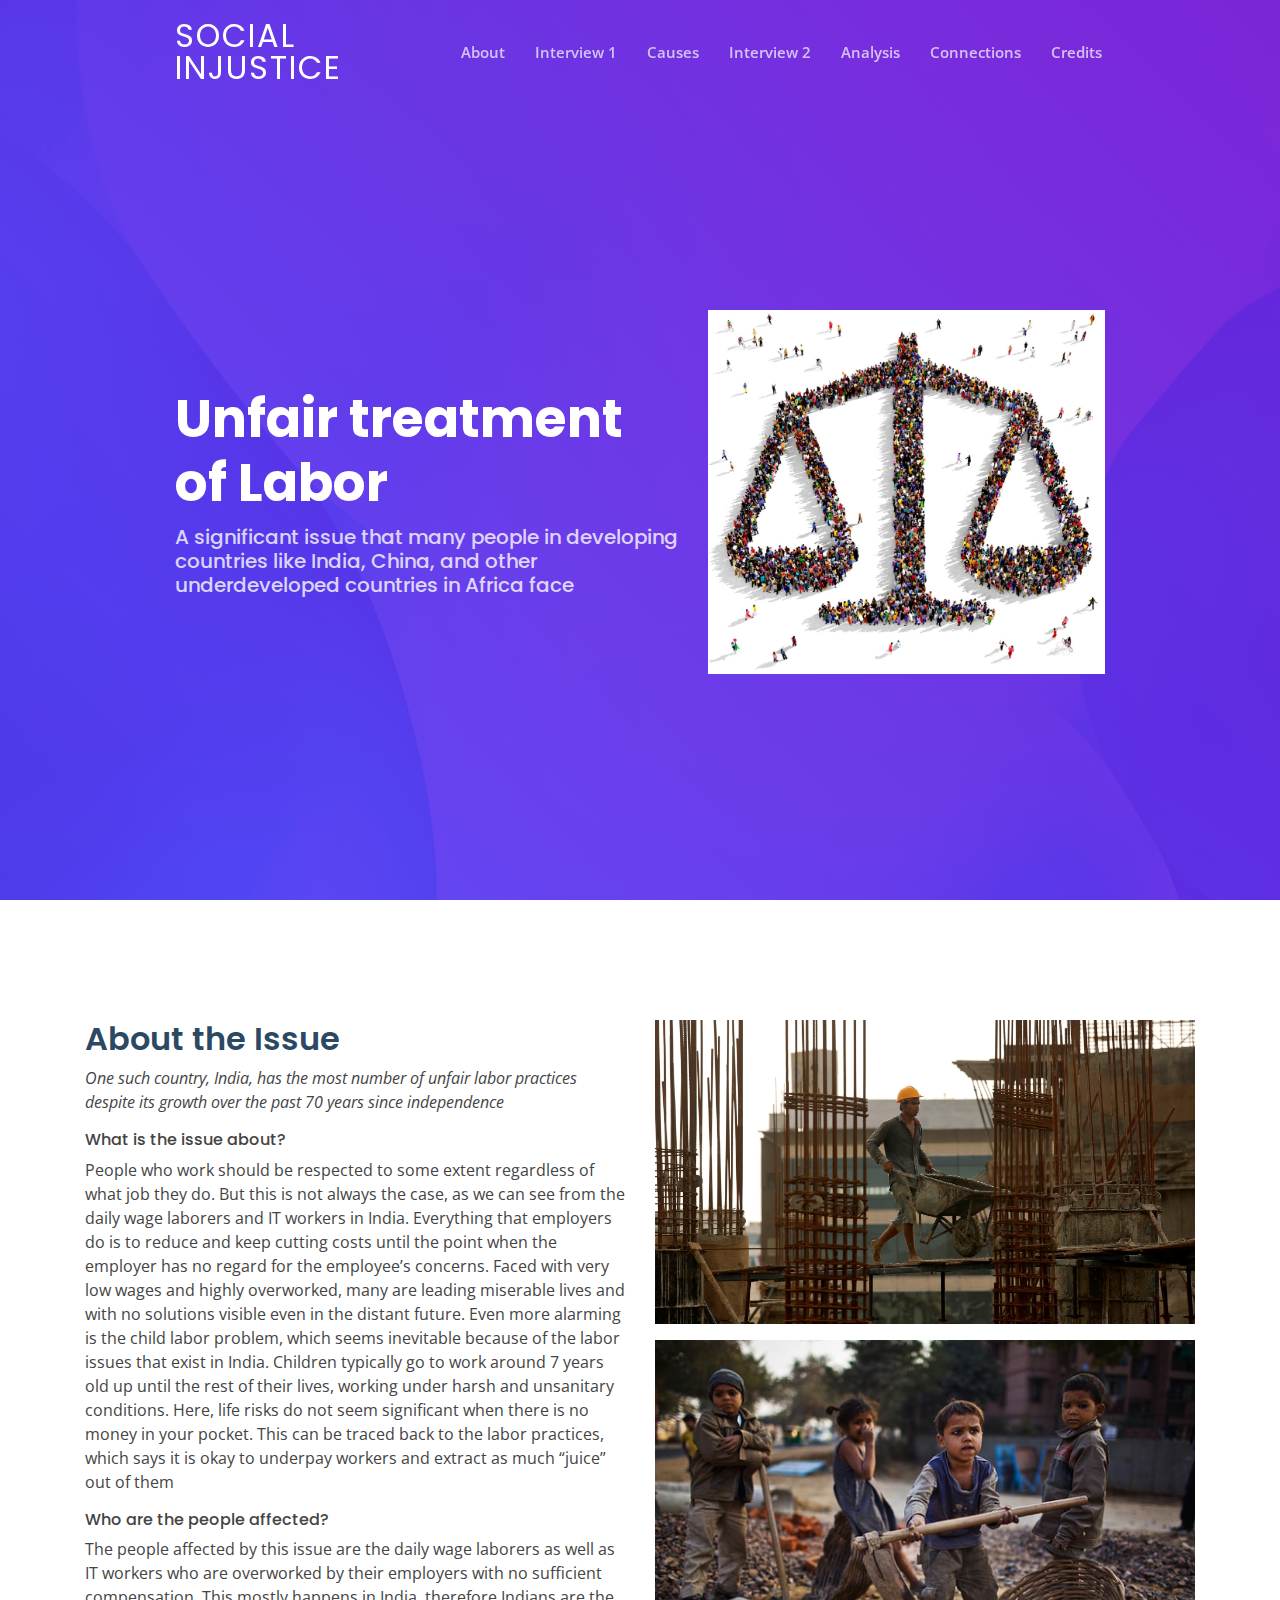
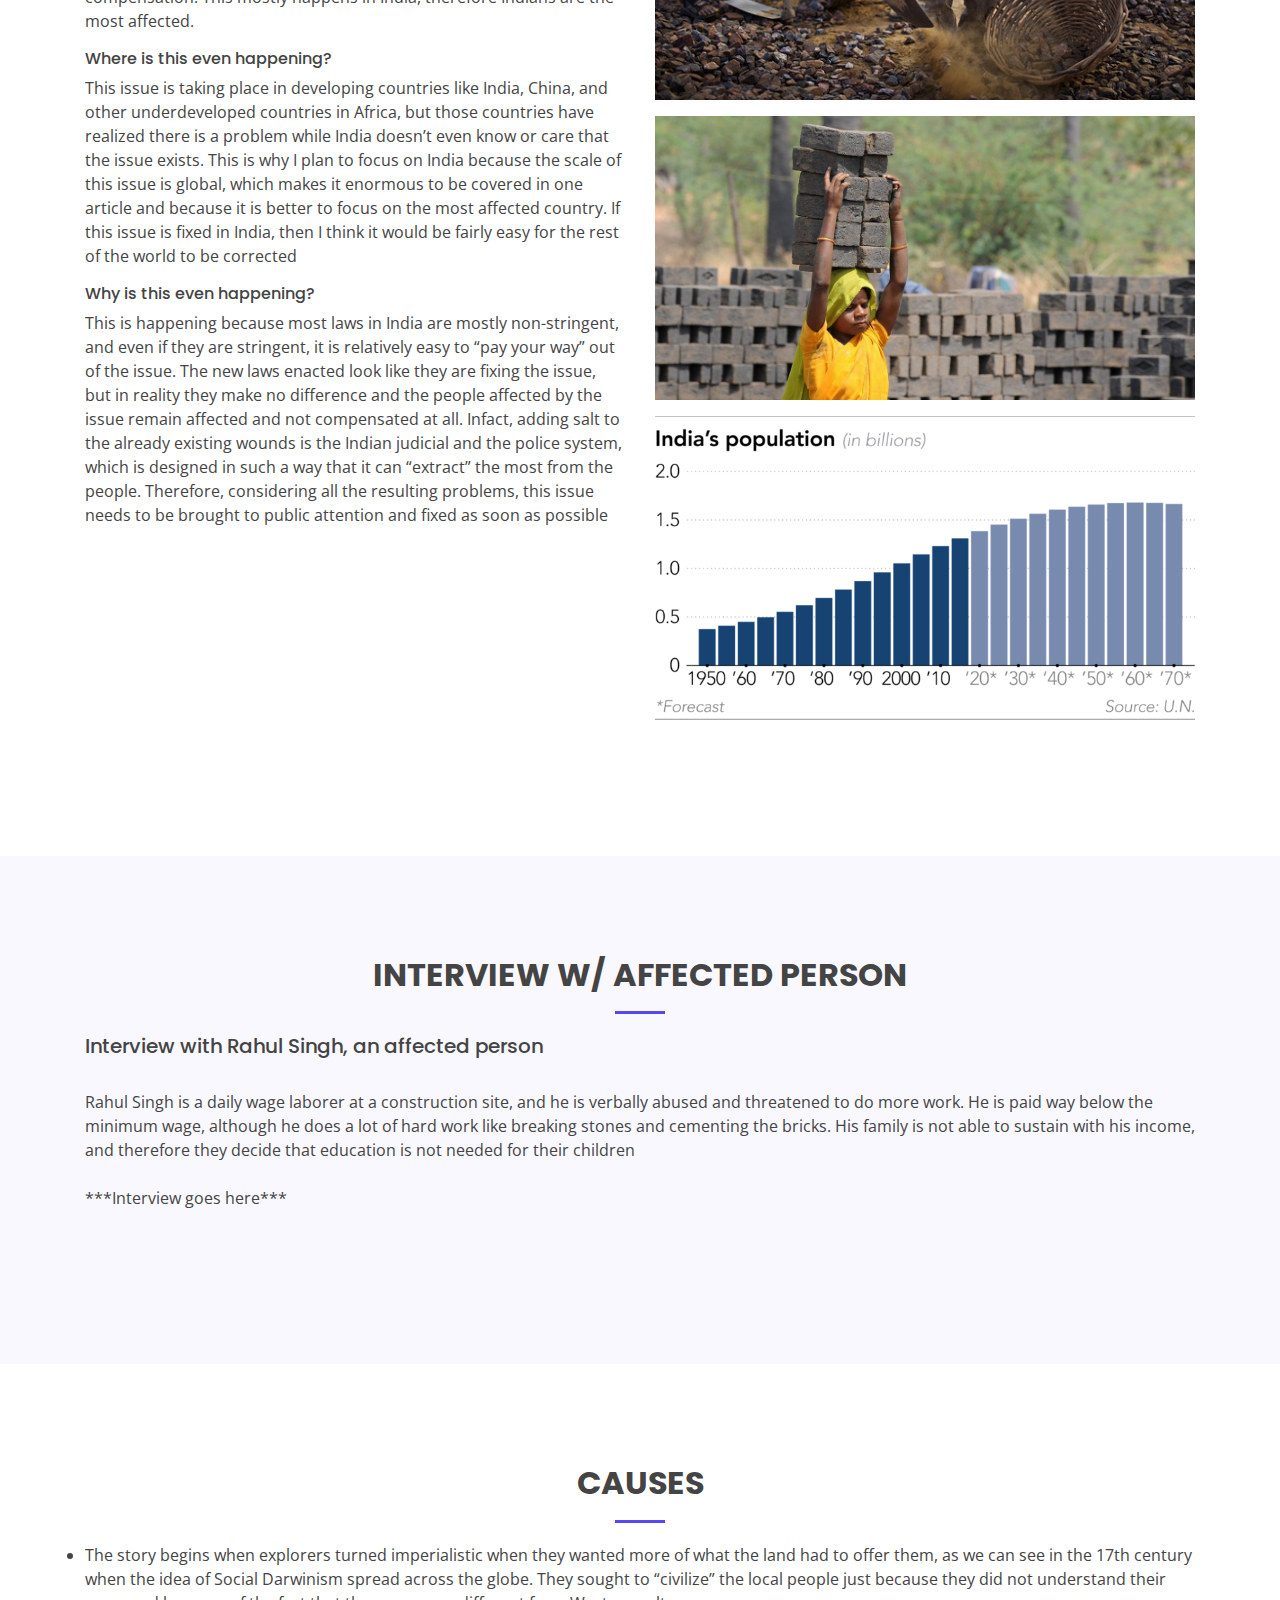
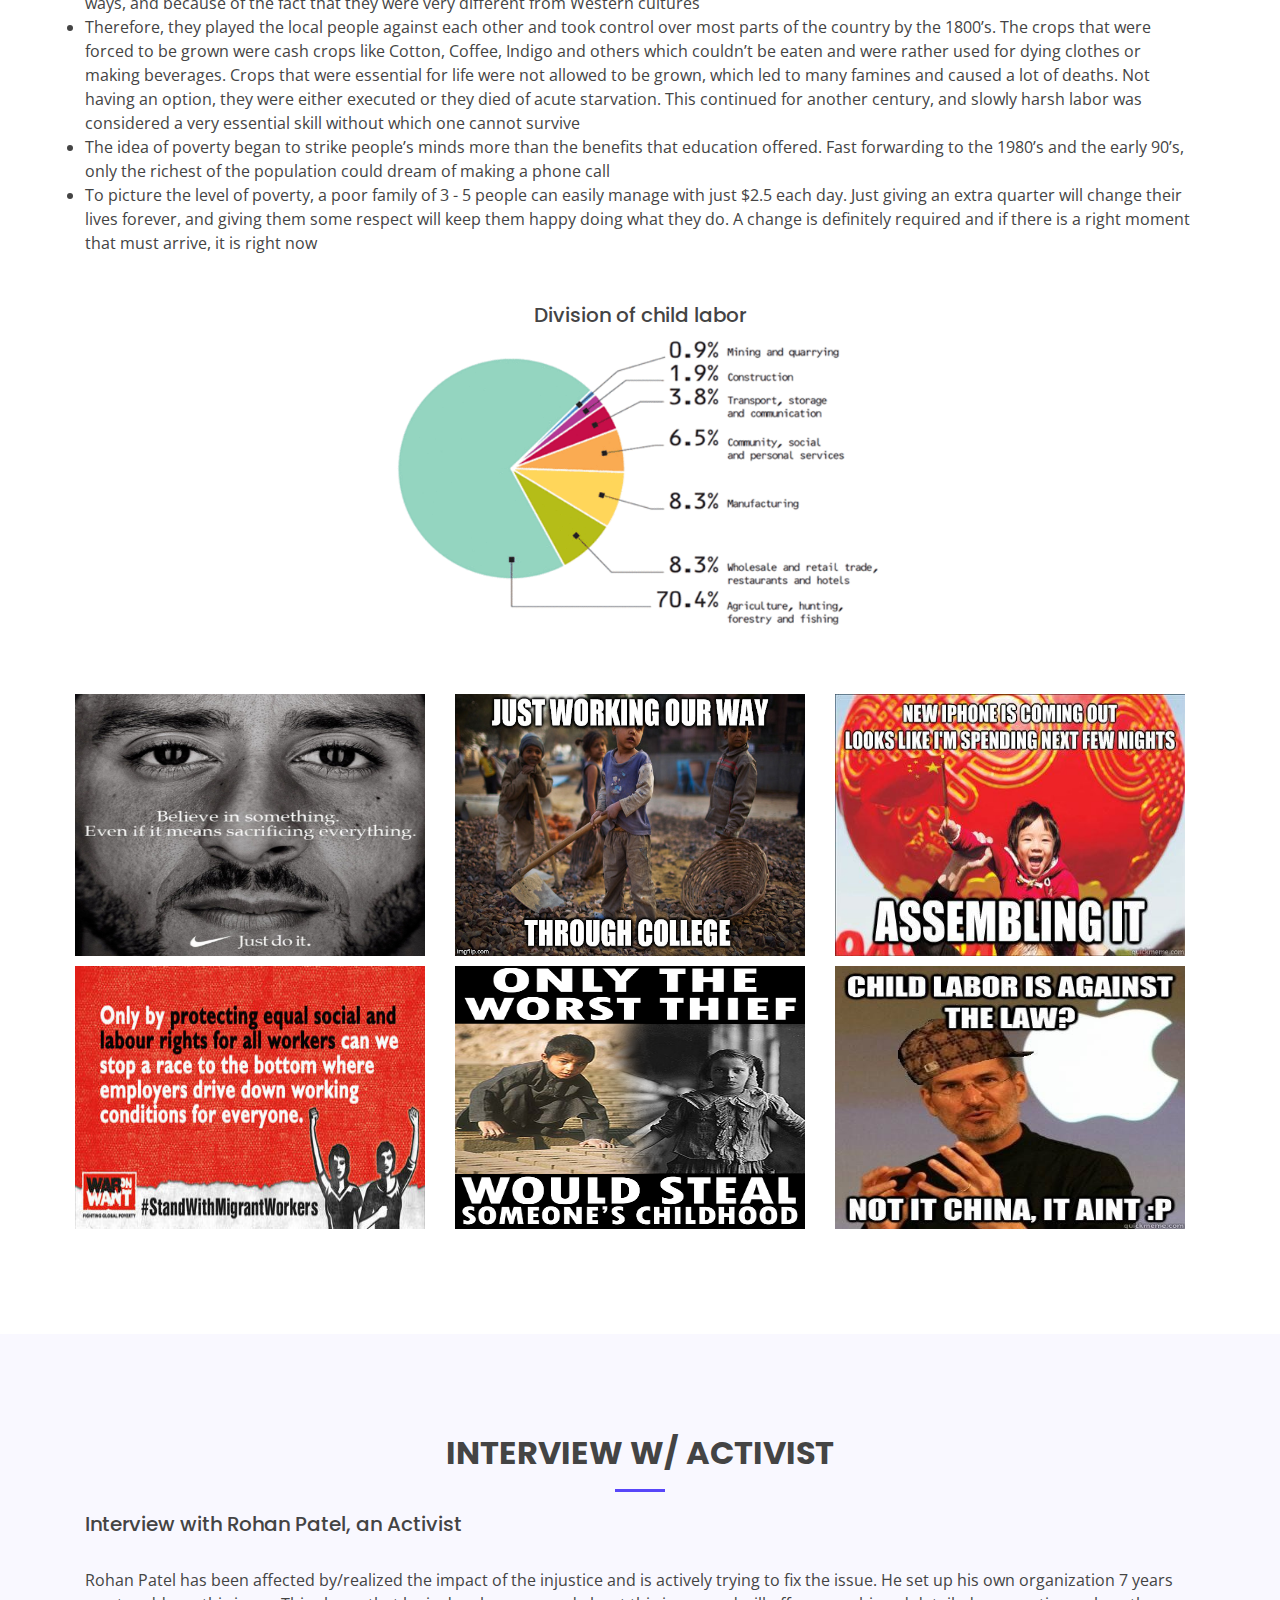
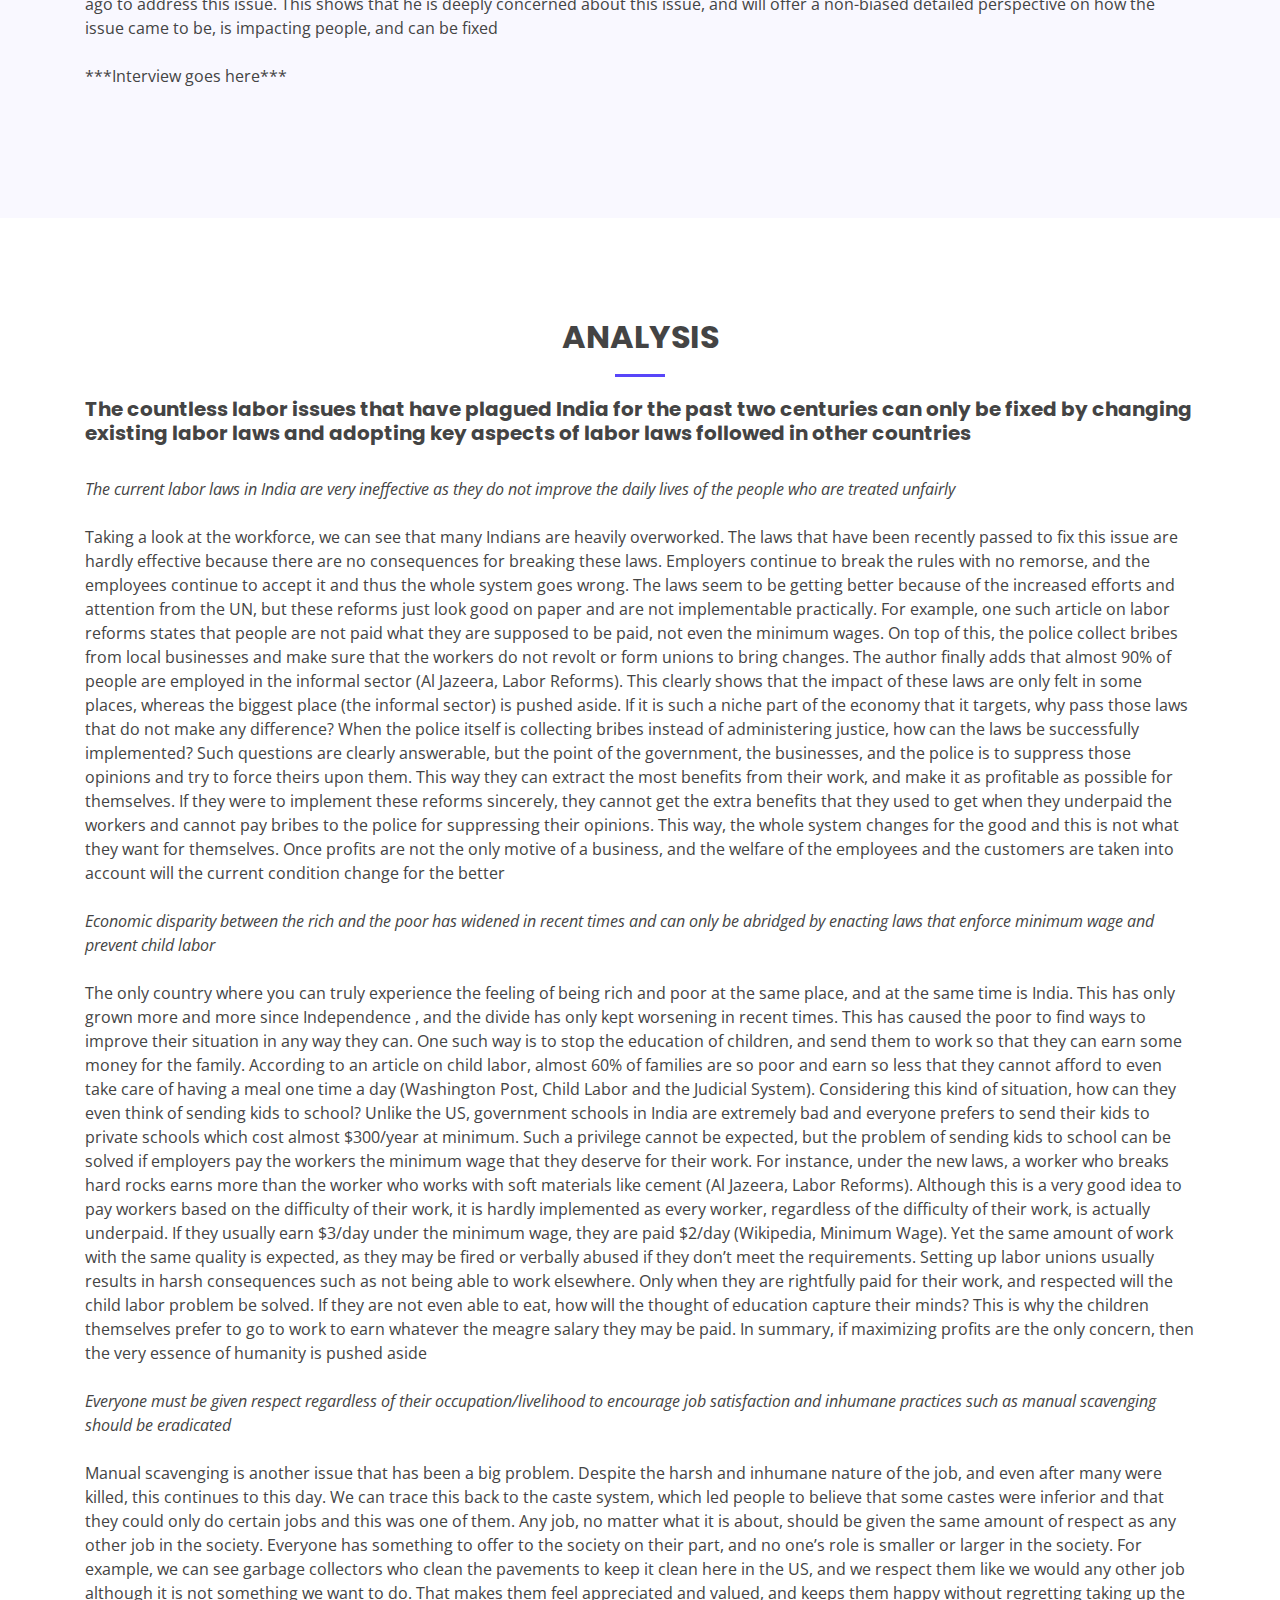
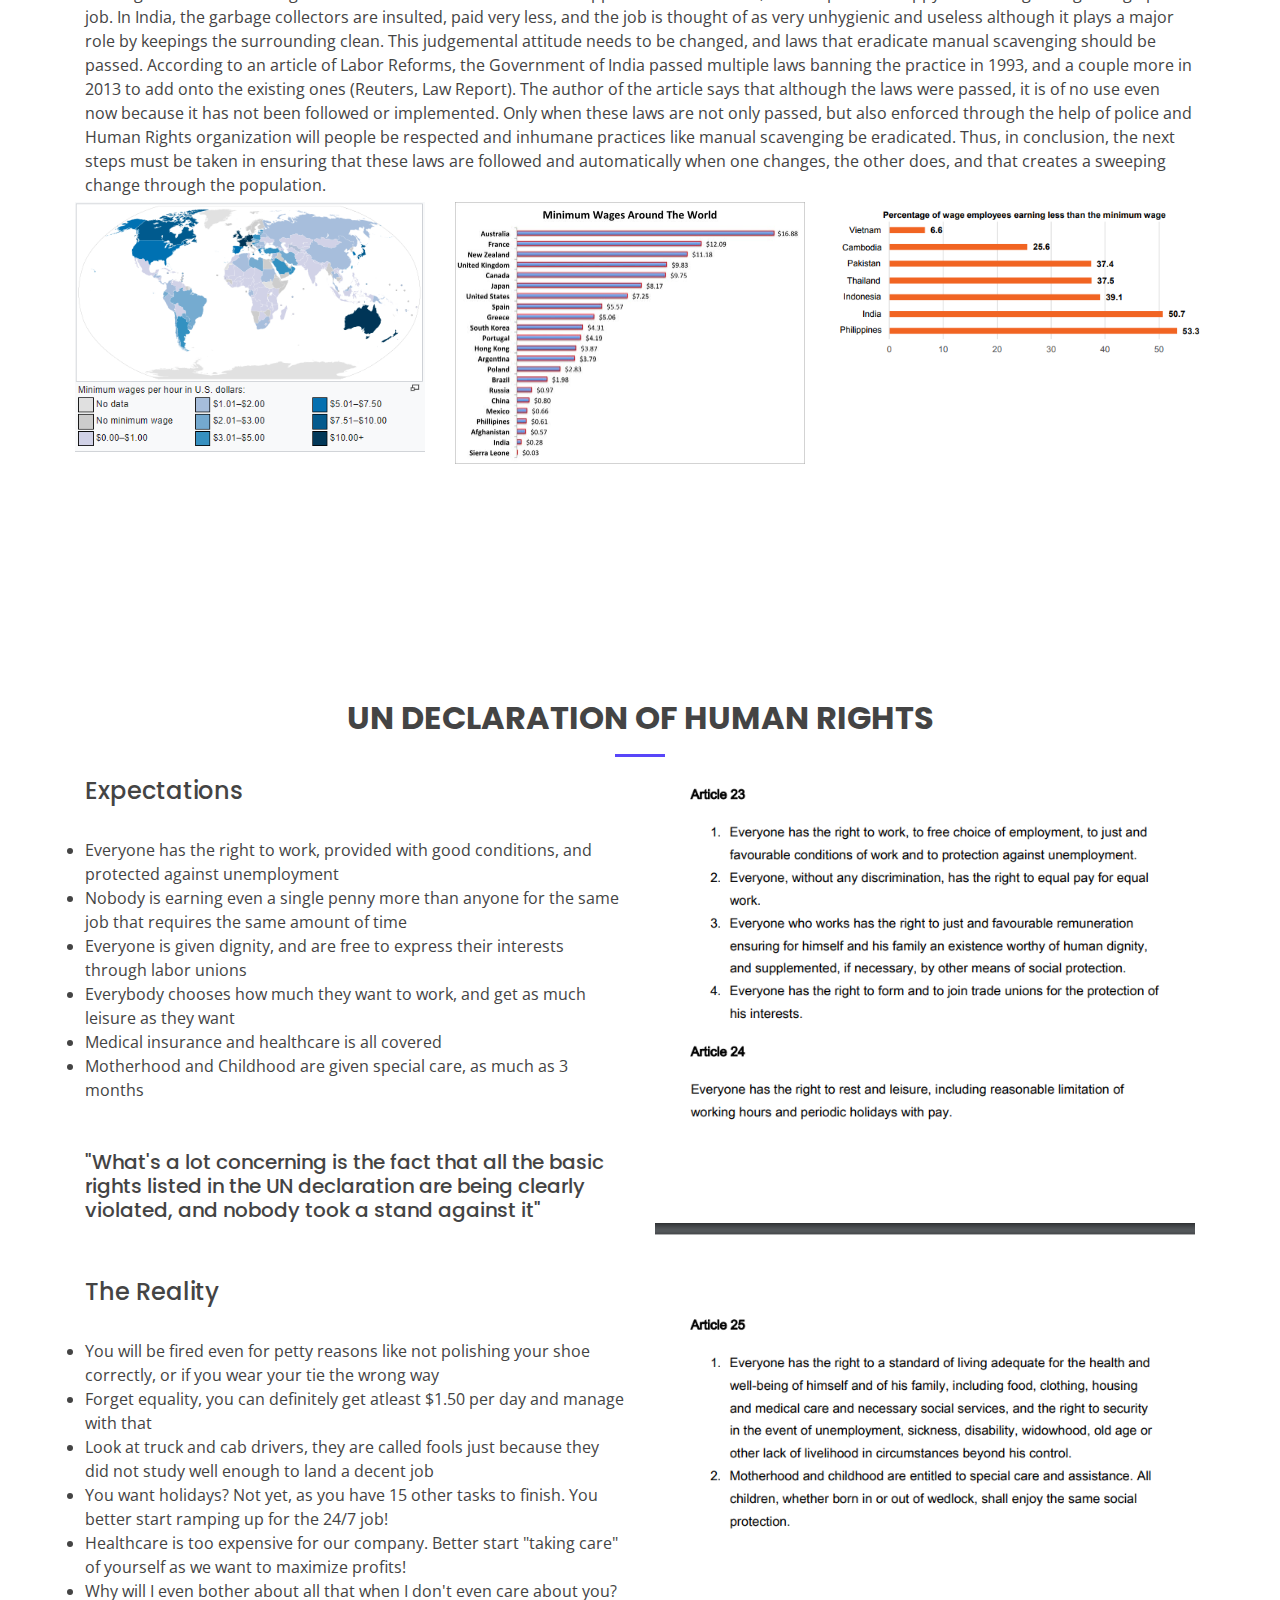
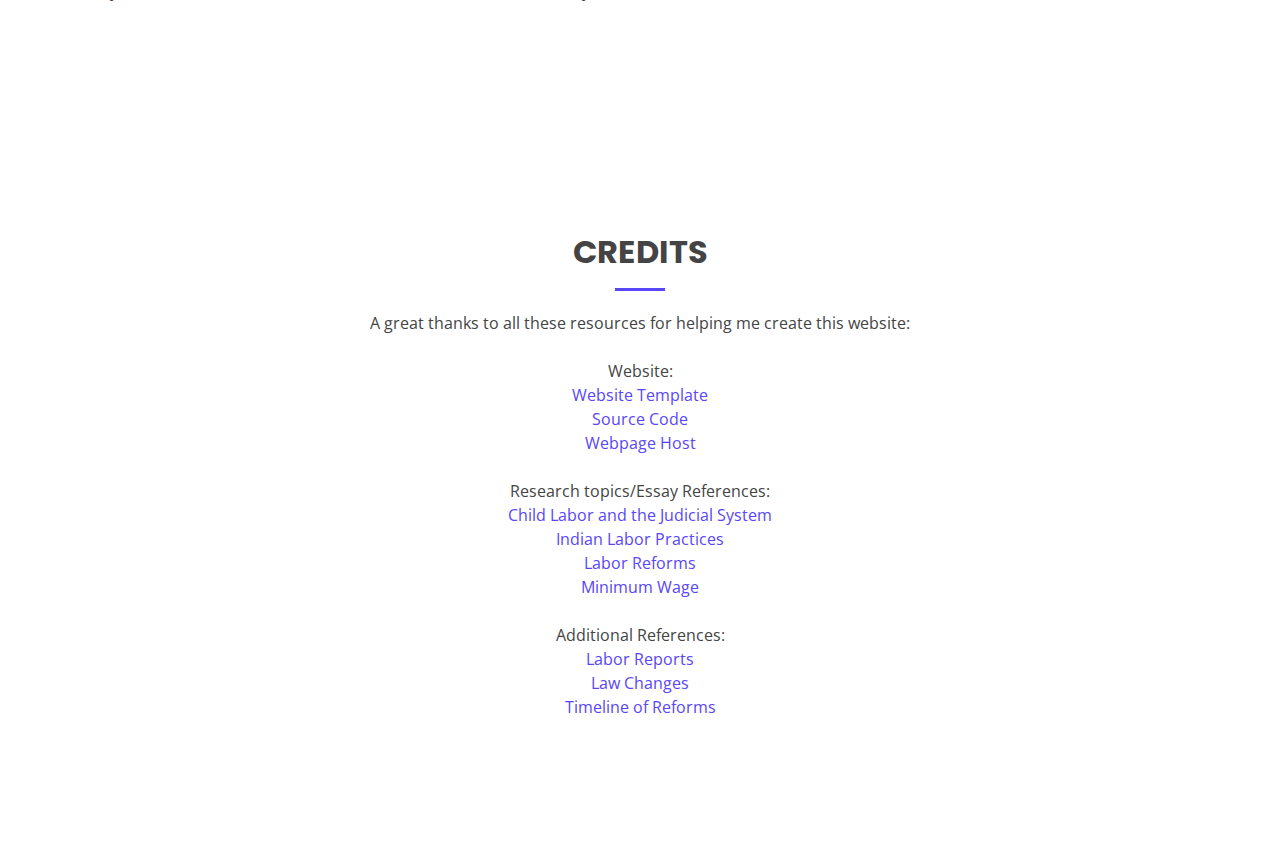
==== commit addcca33: "push changes" ====
--- a/index.html
+++ b/index.html
@@ -117,15 +117,17 @@
             
           </style>
           <div class="content">
-          <p>Mahanth Mohan (Interviewer)</p>
-          <p>Rahul Singh (Interviewee)</p>
-          <br>
-          <p>About the Interviewee:</p>
-          <br>
-          <p>Rahul Singh describes the problems caused by this injustice, and helps alarm the readers that this is a significant issue that needs to be fixed as soon as possible. Rather than introducing the issue like yet another article, he brings in an element of pathos or “human touch” to the issue to help the reader connect to the issue not just from a logical standpoint, but also emotionally.</p>
-          <br>
-          <p>Script format:</p>
-          <br>
+          <h5>Interview with Rahul Singh, an affected person</h5>
+          <br>
+          <p>Rahul Singh is a daily wage laborer at a construction site, and he is verbally abused and threatened to do more work. He is paid way below the minimum wage, although he does a lot of hard work like breaking stones and cementing the bricks. His family is not able to sustain with his income, and therefore they decide that education is not needed for their children</p>
+          <br>
+          <p>***Interview goes here***</p>
+          <br>
+          <div class="interviews-section">
+            <p></p>
+            <p></p>
+            <p></p>
+          </div>
           </div>
         </div>
 
@@ -146,8 +148,7 @@
             
           </style>
           <div class="content">
-          <li>The story begins during the 16th and the 17th century when explorers wanted to find a sea route to India</li>
-          <li>These good intentions eventually turned imperialistic when they wanted more of what the land had to offer them, as we can see in the 17th century when the idea of Social Darwinism spread across the globe. They sought to “civilize” the local people just because they did not understand their ways, and because of the fact that they were very different from Western cultures</li>
+          <li>The story begins when explorers turned imperialistic when they wanted more of what the land had to offer them, as we can see in the 17th century when the idea of Social Darwinism spread across the globe. They sought to “civilize” the local people just because they did not understand their ways, and because of the fact that they were very different from Western cultures</li>
           <li>Therefore, they played the local people against each other and took control over most parts of the country by the 1800’s. The crops that were forced to be grown were cash crops like Cotton, Coffee, Indigo and others which couldn’t be eaten and were rather used for dying clothes or making beverages. Crops that were essential for life were not allowed to be grown, which led to many famines and caused a lot of deaths. Not having an option, they were either executed or they died of acute starvation. This continued for another century, and slowly harsh labor was considered a very essential skill without which one cannot survive</li>
           <li> The idea of poverty began to strike people’s minds more than the benefits that education offered. Fast forwarding to the 1980’s and the early 90’s, only the richest of the population could dream of making a phone call</li>
           <li>To picture the level of poverty, a poor family of 3 - 5 people can easily manage with just $2.5 each day. Just giving an extra quarter will change their lives forever, and giving them some respect will keep them happy doing what they do. A change is definitely required and if there is a right moment that must arrive, it is right now</li>
@@ -174,8 +175,7 @@
             clear: both;
             display: table;
           }
-          </style>
-          <h5>Some funny memes</h5>     
+          </style>     
           <div class="row">
             <div class="column">
               <img src="assets/img/Meme_1.jpg" height="262.5" width="350" alt="">
@@ -219,14 +219,16 @@
             
           </style>
           <div class="content">
-          <p>Mahanth Mohan (Interviewer)</p>
-          <p>Rohan Patel (Interviewee)</p>
-          <br>
-          <p>About the Interviewee:</p>
-          <br>
-          <p>Rohan Patel has been affected by/realized the impact of the injustice and is actively trying to fix the issue. He has been significantly involved in solving this issue, and has a lot of experience in solving it. This shows that he is deeply concerned about this issue, and will offer a non-biased detailed perspective on how the issue came to be, is impacting people, and can be fixed in the future</p>
-          <br>
-          <p>Script format:</p>
+          <h5>Interview with Rohan Patel, an Activist</h5>
+          <br>
+          <p>Rohan Patel has been affected by/realized the impact of the injustice and is actively trying to fix the issue. He set up his own organization 7 years ago to address this issue. This shows that he is deeply concerned about this issue, and will offer a non-biased detailed perspective on how the issue came to be, is impacting people, and can be fixed</p>
+          <br>
+          <p>***Interview goes here***</p>
+          <div class="interviews-section">
+            <p></p>
+            <p></p>
+            <p></p>
+          </div>
           </div>
         </div>
 
@@ -255,7 +257,7 @@
           <br>
           <p><i>Economic disparity between the rich and the poor has widened in recent times and can only be abridged by enacting laws that enforce minimum wage and prevent child labor</i></p>
           <br>
-          <p>The only country where you can truly experience the feeling of being rich and poor at the same place, and at the same time is India. This has only grown more and more since Independence , and the divide has only kept worsening in recent times. This has caused the poor to find ways to improve their situation in any way they can. One such way is to stop the education of children, and send them to work so that they can earn some money for the family. According to an article on child labor, almost 60% of families are so poor and earn so less that they cannot afford to even take care of having a meal one time a day (Washington Post, Child Labor and the Judicial System). Considering this kind of situation, how can they even think of sending kids to school? Unlike the US, government schools are extremely bad and everyone prefers to send their kids to private schools which cost almost $300/year at minimum. Such a privilege cannot be expected, but the problem of sending kids to school can be solved if employers pay the workers the minimum wage that they deserve for their work. For instance, under the new laws, a worker who breaks hard rocks earns more than the worker who works with soft materials like cement (Al Jazeera, Labor Reforms). Although this is a very good idea to pay workers based on the difficulty of their work, it is hardly implemented as every worker, regardless of the difficulty of their work, is actually underpaid. If they usually earn $3/day under the minimum wage, they are paid $2/day (Wikipedia, Minimum Wage). Yet the same amount of work with the same quality is expected, as they may be fired or verbally abused if they don’t meet the requirements. Setting up labor unions usually results in harsh consequences such as not being able to work elsewhere. Only when they are rightfully paid for their work, and respected will the child labor problem be solved. If they are not even able to eat, how will the thought of education capture their minds? This is why the children themselves prefer to go to work to earn whatever the meagre salary they may be paid. In summary, if maximizing profits are the only concern, then the very essence of humanity is pushed aside</p>
+          <p>The only country where you can truly experience the feeling of being rich and poor at the same place, and at the same time is India. This has only grown more and more since Independence , and the divide has only kept worsening in recent times. This has caused the poor to find ways to improve their situation in any way they can. One such way is to stop the education of children, and send them to work so that they can earn some money for the family. According to an article on child labor, almost 60% of families are so poor and earn so less that they cannot afford to even take care of having a meal one time a day (Washington Post, Child Labor and the Judicial System). Considering this kind of situation, how can they even think of sending kids to school? Unlike the US, government schools in India are extremely bad and everyone prefers to send their kids to private schools which cost almost $300/year at minimum. Such a privilege cannot be expected, but the problem of sending kids to school can be solved if employers pay the workers the minimum wage that they deserve for their work. For instance, under the new laws, a worker who breaks hard rocks earns more than the worker who works with soft materials like cement (Al Jazeera, Labor Reforms). Although this is a very good idea to pay workers based on the difficulty of their work, it is hardly implemented as every worker, regardless of the difficulty of their work, is actually underpaid. If they usually earn $3/day under the minimum wage, they are paid $2/day (Wikipedia, Minimum Wage). Yet the same amount of work with the same quality is expected, as they may be fired or verbally abused if they don’t meet the requirements. Setting up labor unions usually results in harsh consequences such as not being able to work elsewhere. Only when they are rightfully paid for their work, and respected will the child labor problem be solved. If they are not even able to eat, how will the thought of education capture their minds? This is why the children themselves prefer to go to work to earn whatever the meagre salary they may be paid. In summary, if maximizing profits are the only concern, then the very essence of humanity is pushed aside</p>
           <br>
           <p><i>Everyone must be given respect regardless of their occupation/livelihood to encourage job satisfaction and inhumane practices such as manual scavenging should be eradicated</i></p>
           <br>
--- a/assets/css/style.css
+++ b/assets/css/style.css
@@ -394,19 +394,19 @@
 
 @-webkit-keyframes up-down {
   0% {
-    transform: translateY(10px);
+    transform: translateY(15px);
   }
   100% {
-    transform: translateY(-10px);
+    transform: translateY(-15px);
   }
 }
 
 @keyframes up-down {
   0% {
-    transform: translateY(10px);
+    transform: translateY(15px);
   }
   100% {
-    transform: translateY(-10px);
+    transform: translateY(-15px);
   }
 }
 
@@ -508,118 +508,7 @@
   top: 12px;
 }
 
-/*--------------------------------------------------------------
-# Features
---------------------------------------------------------------*/
-.features .icon-box h4 {
-  font-size: 20px;
-  font-weight: 700;
-  margin: 5px 0 10px 60px;
-}
-
-.features .icon-box i {
-  font-size: 48px;
-  float: left;
-  color: #5846f9;
-}
-
-.features .icon-box p {
-  font-size: 15px;
-  color: #848484;
-  margin-left: 60px;
-}
-
-.features .image {
-  background-position: center center;
-  background-repeat: no-repeat;
-  background-size: cover;
-  min-height: 400px;
-}
-
-/*--------------------------------------------------------------
-# interviews
---------------------------------------------------------------*/
-.interviews .interview-item {
-  box-sizing: content-box;
-  min-height: 320px;
-}
-
-.interviews .interview-item .interview-img {
-  width: 90px;
-  border-radius: 50%;
-  margin: -40px 0 0 40px;
-  position: relative;
-  z-index: 2;
-  border: 6px solid #fff;
-  box-shadow: 0px 2px 15px rgba(0, 0, 0, 0.1);
-}
-
-.interviews .interview-item h3 {
-  font-size: 18px;
-  font-weight: bold;
-  margin: 10px 0 5px 45px;
-  color: #2c4964;
-}
-
-.interviews .interview-item h4 {
-  font-size: 14px;
-  color: #999;
-  margin: 0 0 0 45px;
-}
-
-.interviews .interview-item .quote-icon-left, .interviews .interview-item .quote-icon-right {
-  color: #b1a9fc;
-  font-size: 26px;
-}
-
-.interviews .interview-item .quote-icon-left {
-  display: inline-block;
-  left: -5px;
-  position: relative;
-}
-
-.interviews .interview-item .quote-icon-right {
-  display: inline-block;
-  right: -5px;
-  position: relative;
-  top: 10px;
-}
-
-.interviews .interview-item p {
-  font-style: italic;
-  margin: 0 15px 0 15px;
-  padding: 20px 20px 60px 20px;
-  background: #fff;
-  position: relative;
-  border-radius: 6px;
-  position: relative;
-  z-index: 1;
-  box-shadow: 0 0px 20px 0 rgba(0, 0, 0, 0.1);
-}
-
-.interviews .owl-nav, .interviews .owl-dots {
-  margin-top: 5px;
-  text-align: center;
-}
-
-.interviews .owl-dot {
-  display: inline-block;
-  margin: 0 5px;
-  width: 12px;
-  height: 12px;
-  border-radius: 50%;
-  background-color: #ddd !important;
-}
-
-.interviews .owl-dot.active {
-  background-color: #5846f9 !important;
-}
-
-@media (max-width: 767px) {
-  .interviews {
-    margin: 30px 10px;
-  }
-}
-
-
-
+
+
+
+
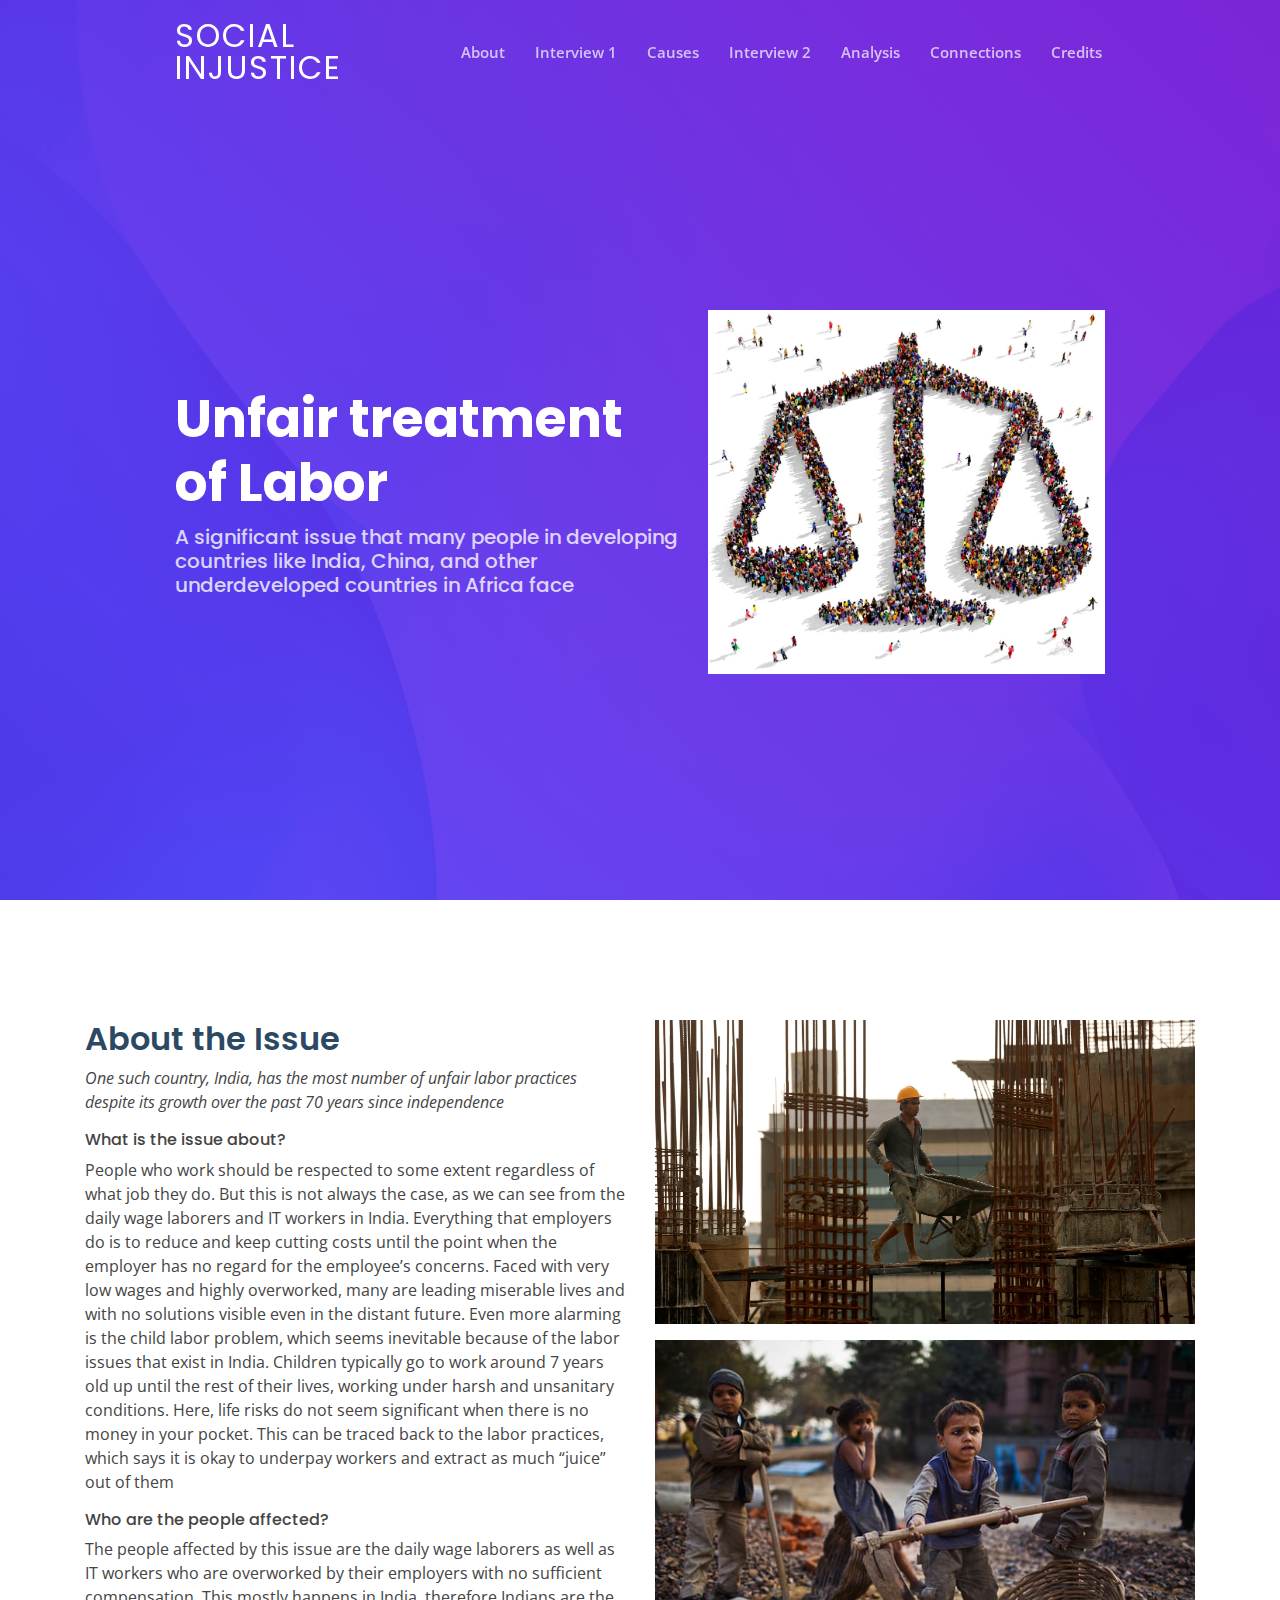
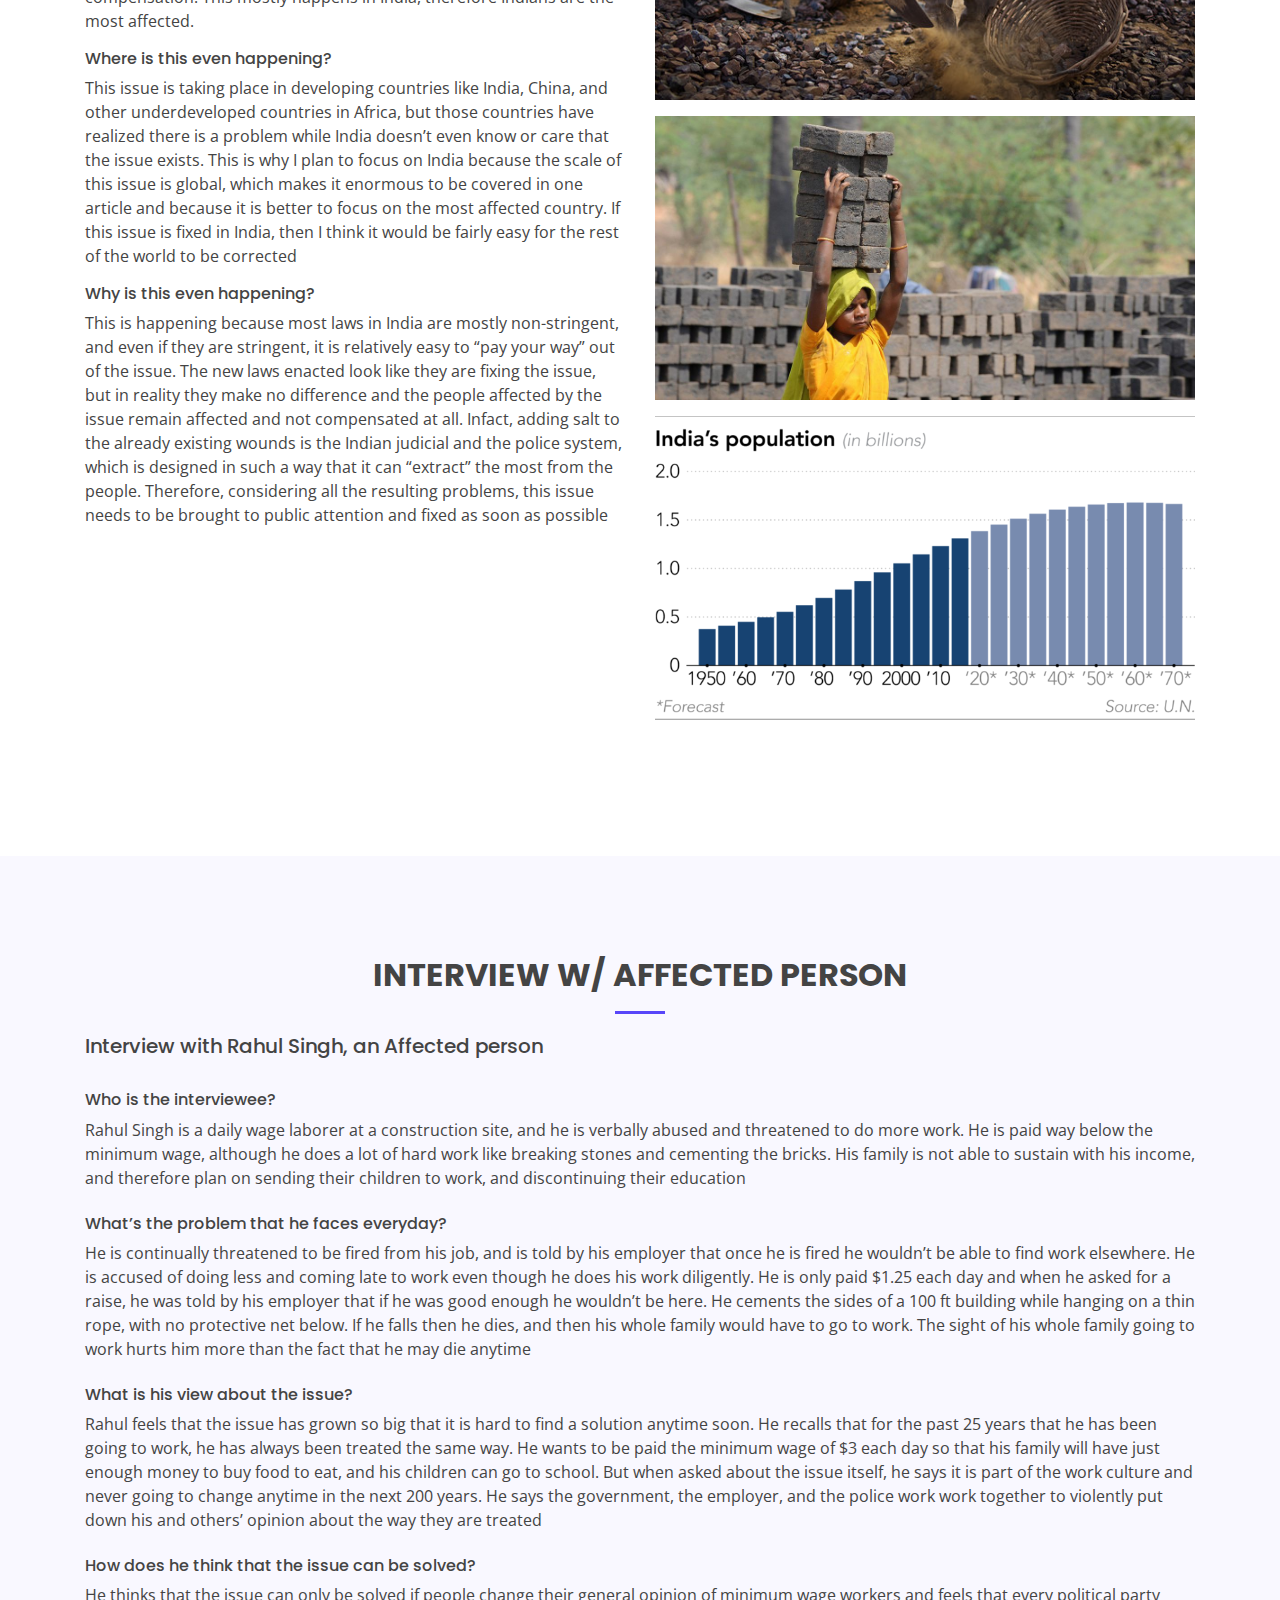
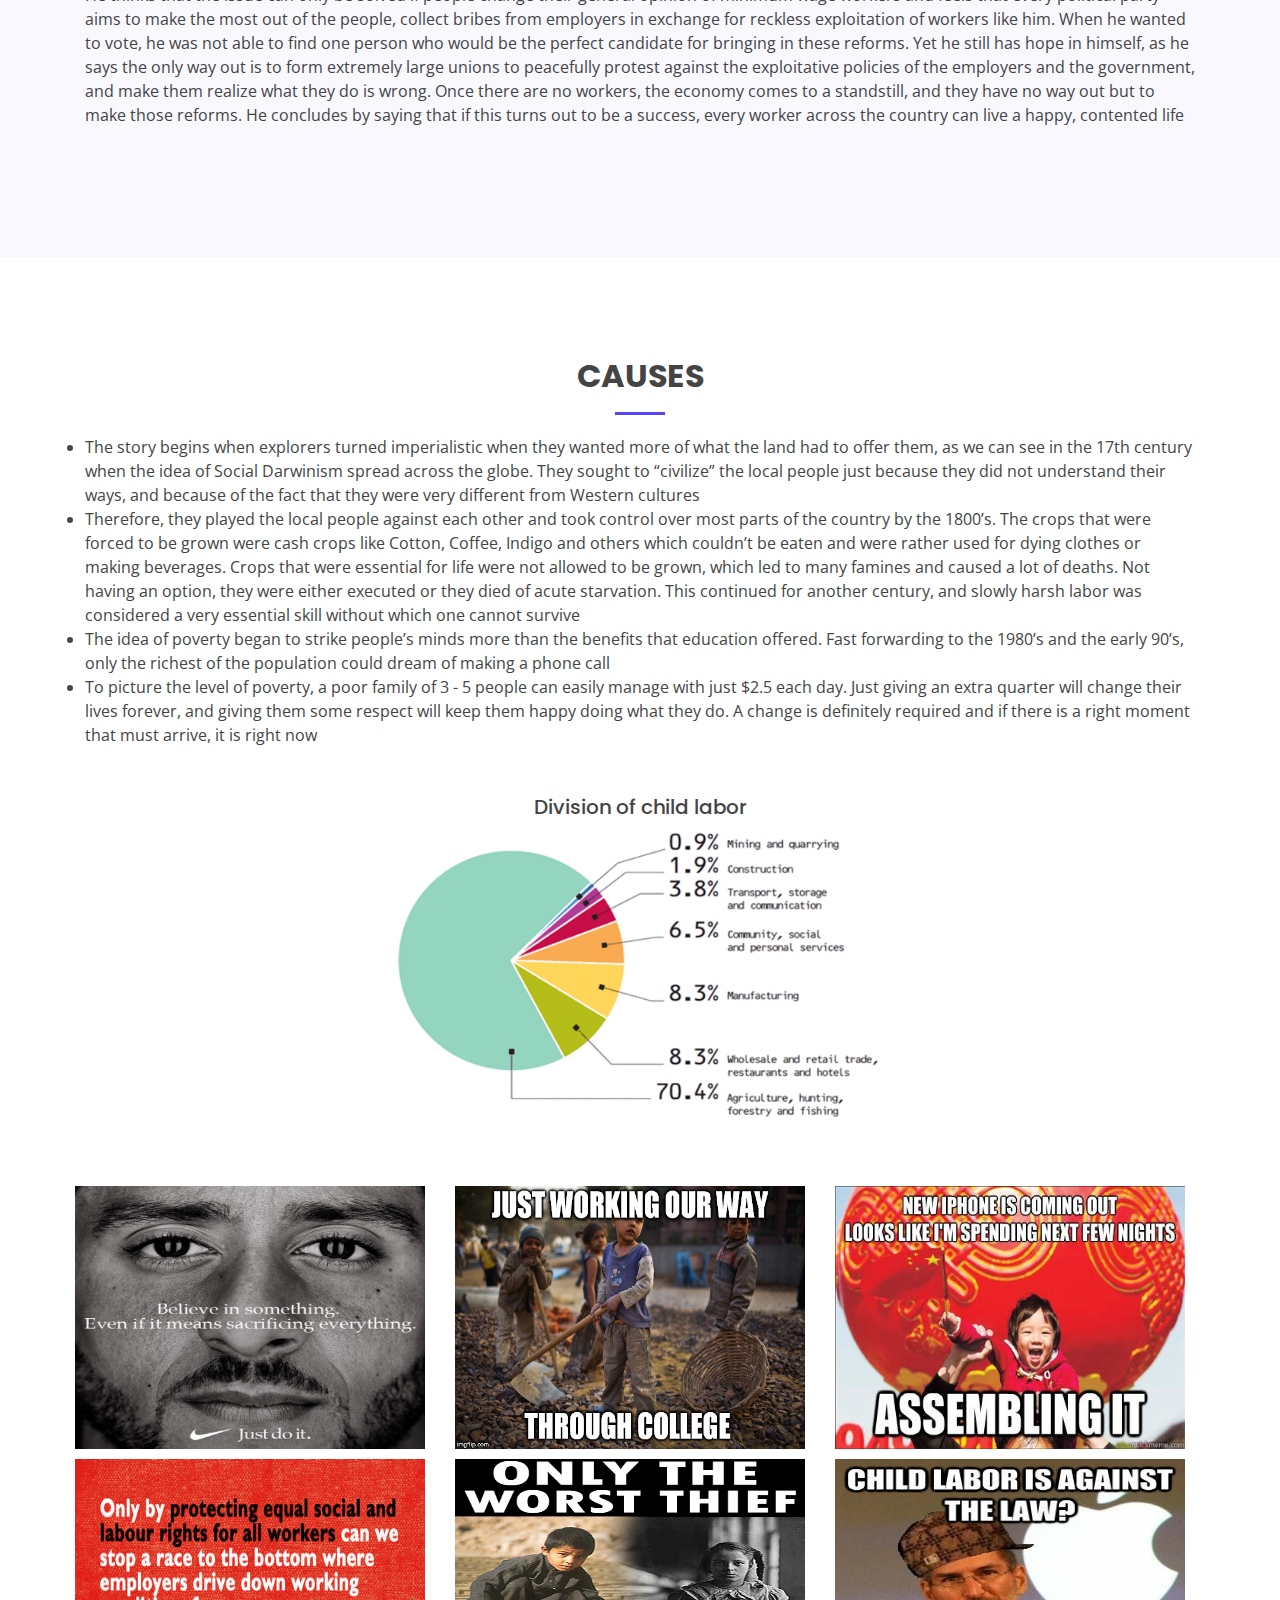
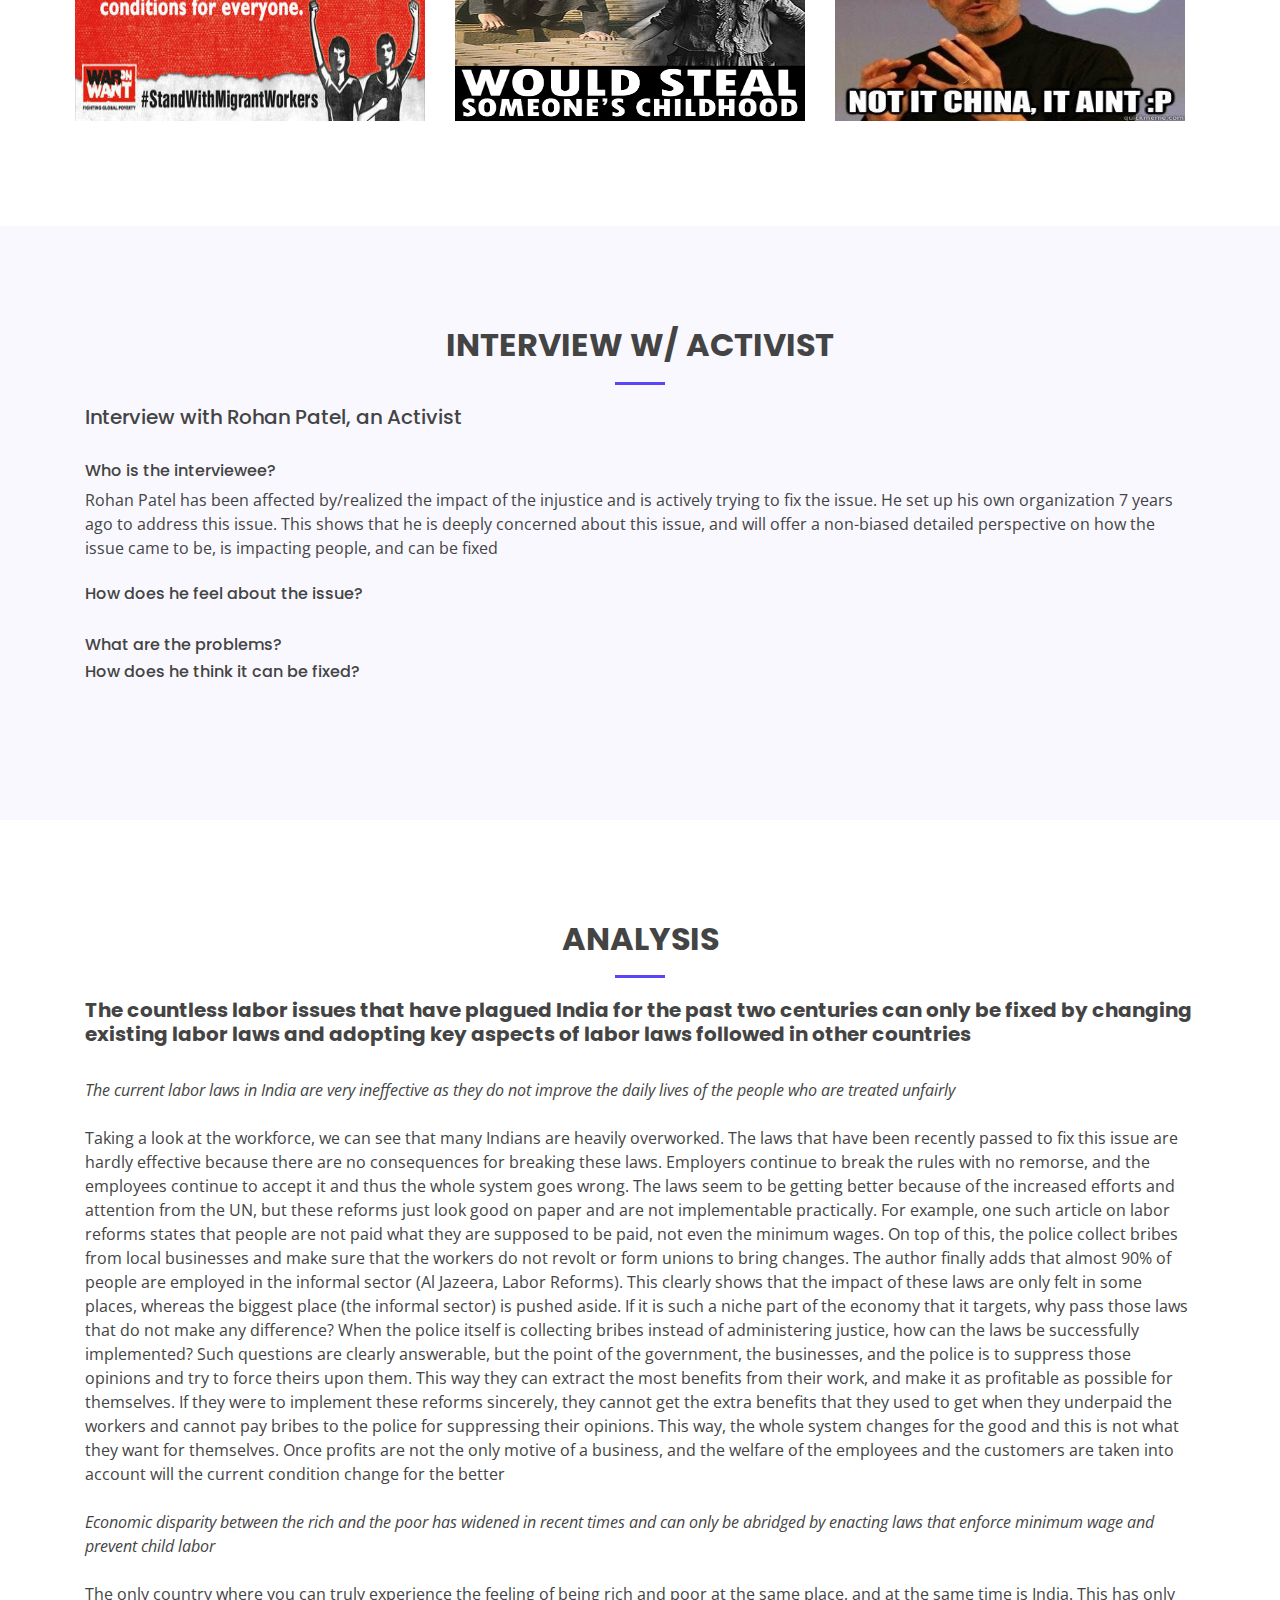
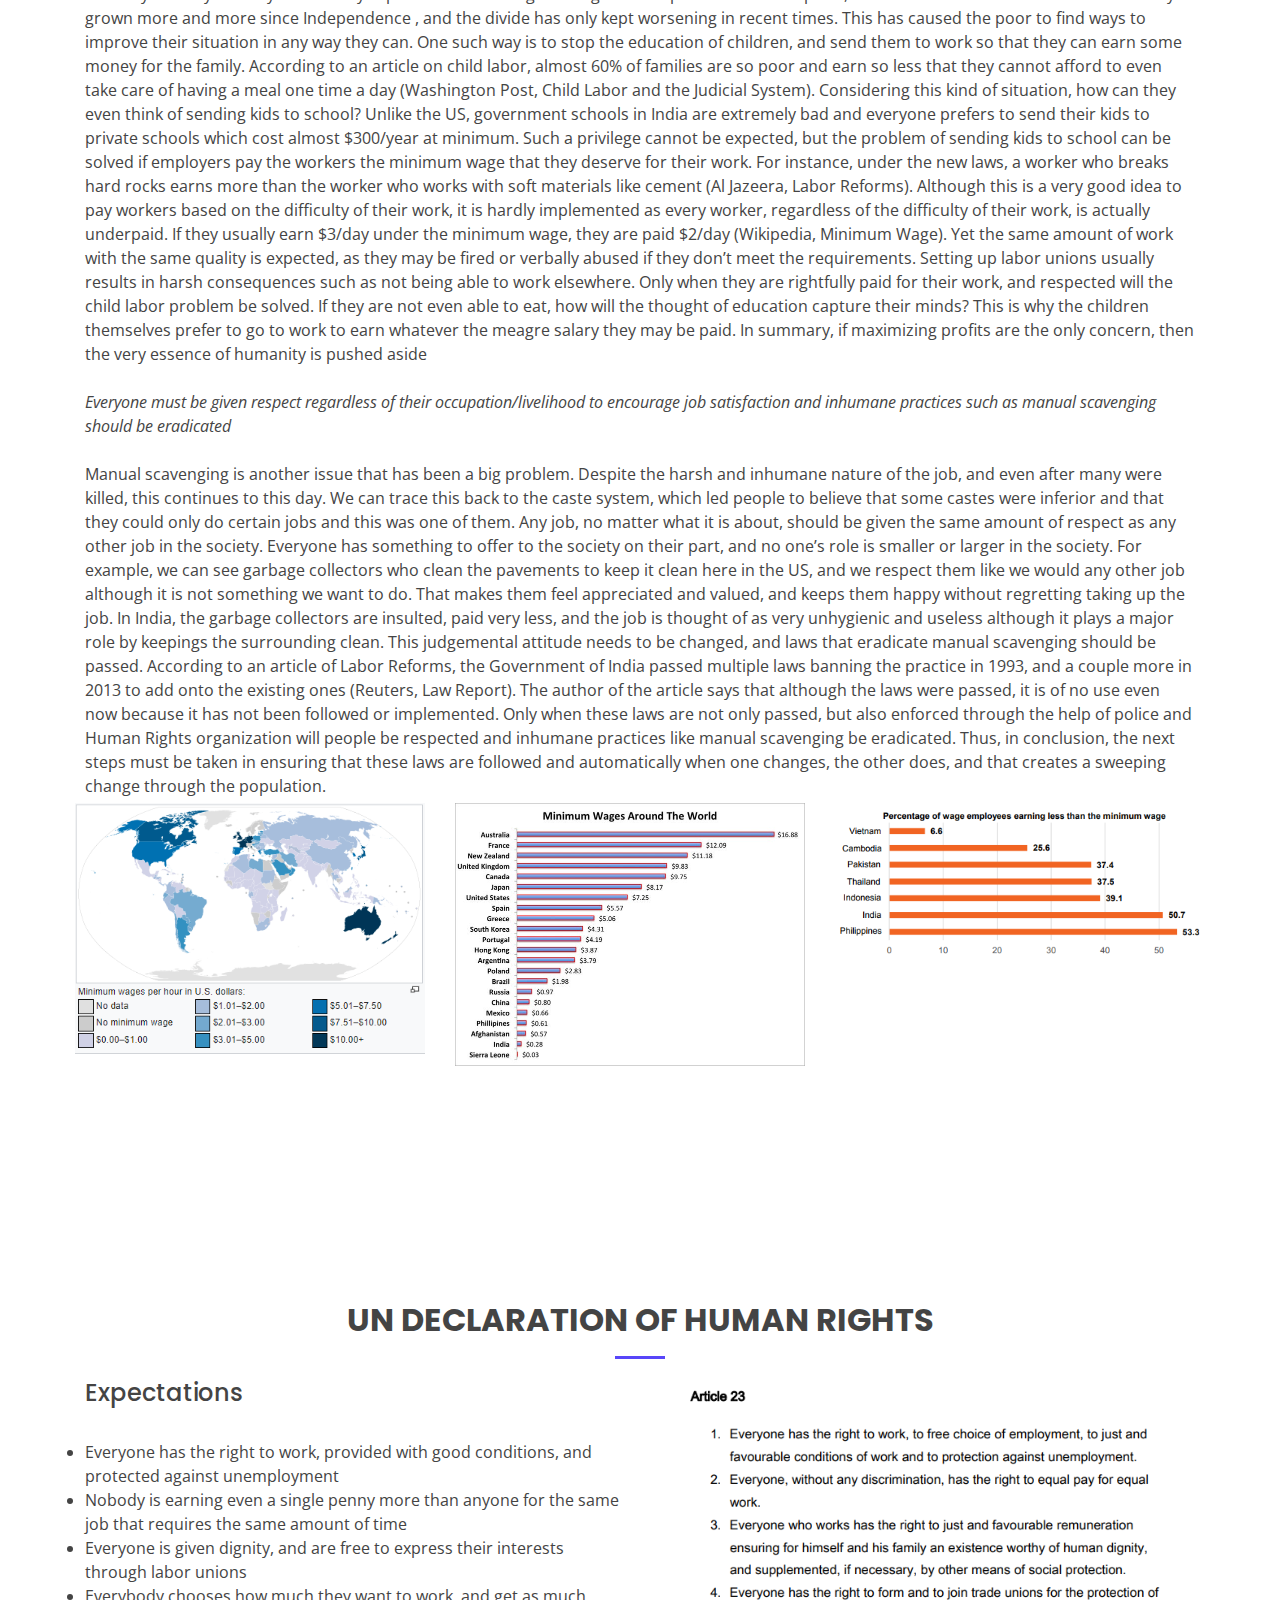
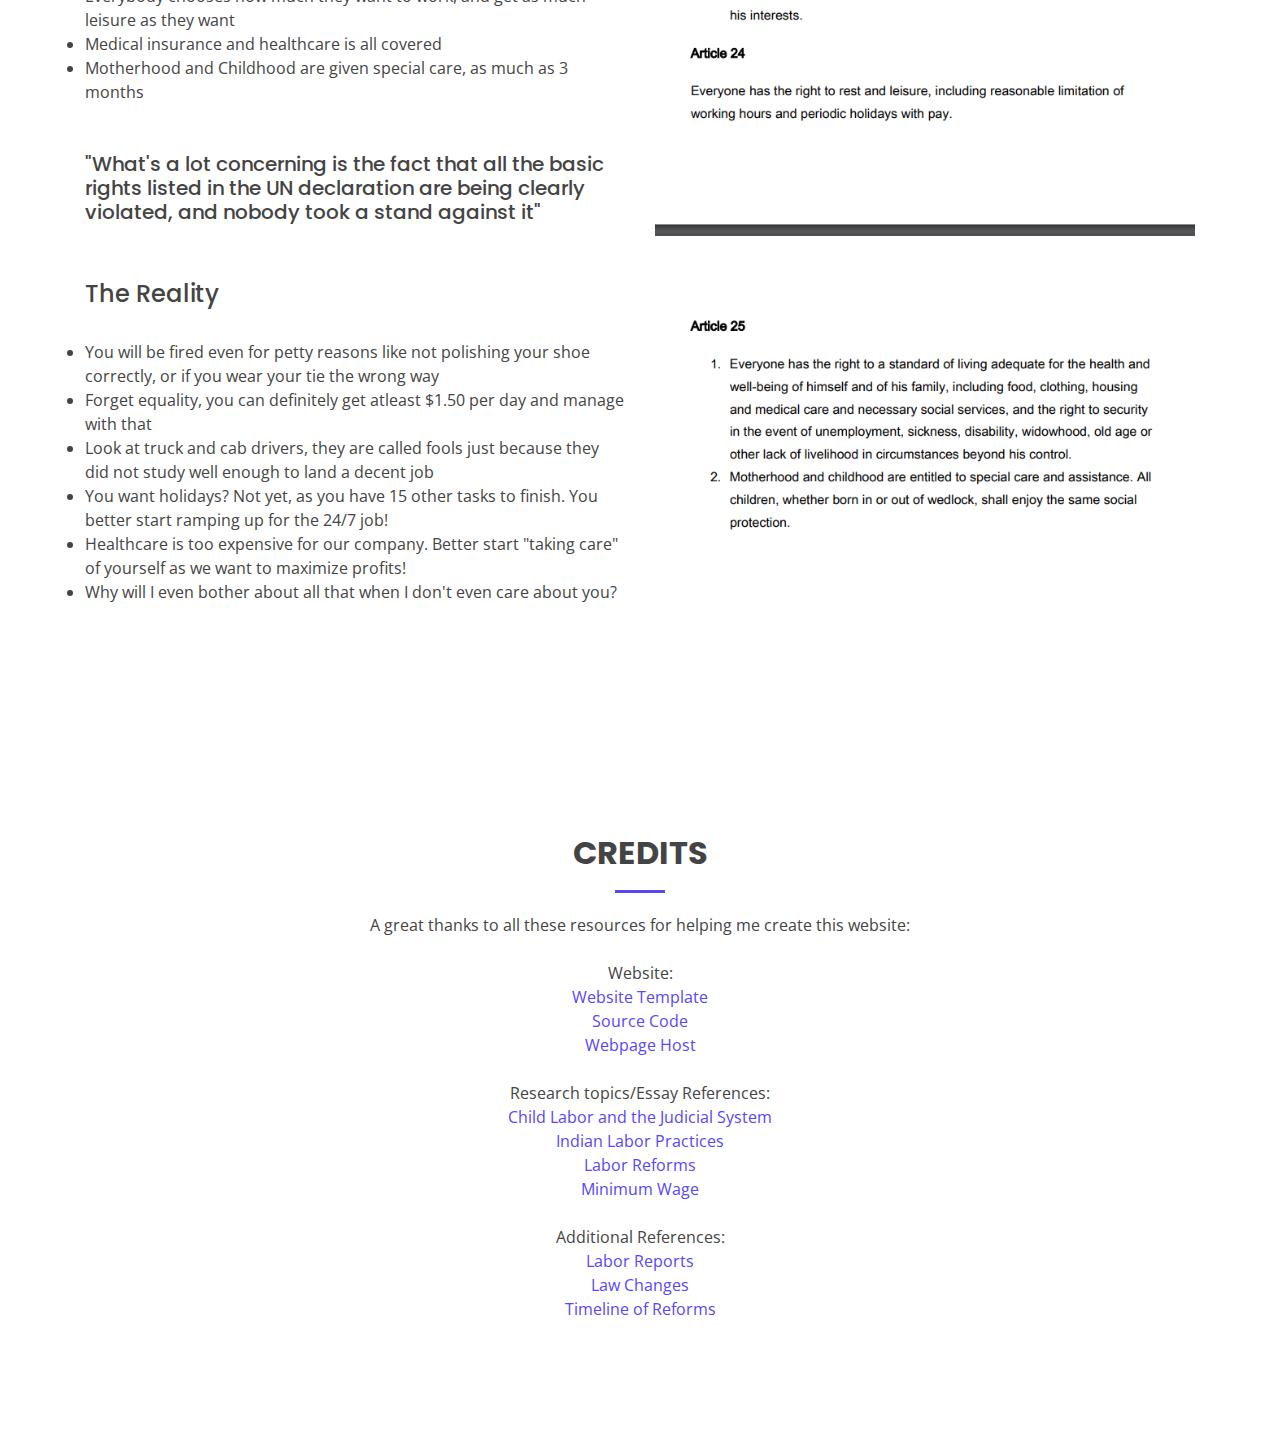
==== commit 399582eb: "push changes" ====
--- a/index.html
+++ b/index.html
@@ -117,19 +117,22 @@
             
           </style>
           <div class="content">
-          <h5>Interview with Rahul Singh, an affected person</h5>
-          <br>
-          <p>Rahul Singh is a daily wage laborer at a construction site, and he is verbally abused and threatened to do more work. He is paid way below the minimum wage, although he does a lot of hard work like breaking stones and cementing the bricks. His family is not able to sustain with his income, and therefore they decide that education is not needed for their children</p>
-          <br>
-          <p>***Interview goes here***</p>
-          <br>
-          <div class="interviews-section">
-            <p></p>
-            <p></p>
-            <p></p>
-          </div>
-          </div>
-        </div>
+            <h5>Interview with Rahul Singh, an Affected person</h5>
+            <br>
+            <h6>Who is the interviewee?</h6>
+            <p>Rahul Singh is a daily wage laborer at a construction site, and he is verbally abused and threatened to do more work. He is paid way below the minimum wage, although he does a lot of hard work like breaking stones and cementing the bricks. His family is not able to sustain with his income, and therefore plan on sending their children to work, and discontinuing their education</p>
+            <br>
+            <h6>What’s the problem that he faces everyday?</h6>
+            <p>He is continually threatened to be fired from his job, and is told by his employer that once he is fired he wouldn’t be able to find work elsewhere. He is accused of doing less and coming late to work even though he does his work diligently. He is only paid $1.25 each day and when he asked for a raise, he was told by his employer that if he was good enough he wouldn’t be here. He cements the sides of a 100 ft building while hanging on a thin rope, with no protective net below. If he falls then he dies, and then his whole family would have to go to work. The sight of his whole family going to work hurts him more than the fact that he may die anytime</p>
+            <br>
+            <h6>What is his view about the issue?</h6>
+            <p>Rahul feels that the issue has grown so big that it is hard to find a solution anytime soon. He recalls that for the past 25 years that he has been going to work, he has always been treated the same way. He wants to be paid the minimum wage of $3 each day so that his family will have just enough money to buy food to eat, and his children can go to school. But when asked about the issue itself, he says it is part of the work culture and never going to change anytime in the next 200 years. He says the government, the employer, and the police work work together to violently put down his and others’ opinion about the way they are treated</p>
+            <br>
+            <h6>How does he think that the issue can be solved?</h6>
+            <p>He thinks that the issue can only be solved if people change their general opinion of minimum wage workers and feels that every political party aims to make the most out of the people, collect bribes from employers in exchange for reckless exploitation of workers like him. When he wanted to vote, he was not able to find one person who would be the perfect candidate for bringing in these reforms. Yet he still has hope in himself, as he says the only way out is to form extremely large unions to peacefully protest against the exploitative policies of the employers and the government, and make them realize what they do is wrong. Once there are no workers, the economy comes to a standstill, and they have no way out but to make those reforms. He concludes by saying that if this turns out to be a success, every worker across the country can live a happy, contented life</p>
+          </div>
+        </div>
+      </div>
 
       </div>
     </section><!-- End Interview 1 Section -->
@@ -148,10 +151,10 @@
             
           </style>
           <div class="content">
-          <li>The story begins when explorers turned imperialistic when they wanted more of what the land had to offer them, as we can see in the 17th century when the idea of Social Darwinism spread across the globe. They sought to “civilize” the local people just because they did not understand their ways, and because of the fact that they were very different from Western cultures</li>
-          <li>Therefore, they played the local people against each other and took control over most parts of the country by the 1800’s. The crops that were forced to be grown were cash crops like Cotton, Coffee, Indigo and others which couldn’t be eaten and were rather used for dying clothes or making beverages. Crops that were essential for life were not allowed to be grown, which led to many famines and caused a lot of deaths. Not having an option, they were either executed or they died of acute starvation. This continued for another century, and slowly harsh labor was considered a very essential skill without which one cannot survive</li>
-          <li> The idea of poverty began to strike people’s minds more than the benefits that education offered. Fast forwarding to the 1980’s and the early 90’s, only the richest of the population could dream of making a phone call</li>
-          <li>To picture the level of poverty, a poor family of 3 - 5 people can easily manage with just $2.5 each day. Just giving an extra quarter will change their lives forever, and giving them some respect will keep them happy doing what they do. A change is definitely required and if there is a right moment that must arrive, it is right now</li>
+            <li>The story begins when explorers turned imperialistic when they wanted more of what the land had to offer them, as we can see in the 17th century when the idea of Social Darwinism spread across the globe. They sought to “civilize” the local people just because they did not understand their ways, and because of the fact that they were very different from Western cultures</li>
+            <li>Therefore, they played the local people against each other and took control over most parts of the country by the 1800’s. The crops that were forced to be grown were cash crops like Cotton, Coffee, Indigo and others which couldn’t be eaten and were rather used for dying clothes or making beverages. Crops that were essential for life were not allowed to be grown, which led to many famines and caused a lot of deaths. Not having an option, they were either executed or they died of acute starvation. This continued for another century, and slowly harsh labor was considered a very essential skill without which one cannot survive</li>
+            <li> The idea of poverty began to strike people’s minds more than the benefits that education offered. Fast forwarding to the 1980’s and the early 90’s, only the richest of the population could dream of making a phone call</li>
+            <li>To picture the level of poverty, a poor family of 3 - 5 people can easily manage with just $2.5 each day. Just giving an extra quarter will change their lives forever, and giving them some respect will keep them happy doing what they do. A change is definitely required and if there is a right moment that must arrive, it is right now</li>
           </div>
           <br><br>
           <h5>Division of child labor</h5>
@@ -219,16 +222,18 @@
             
           </style>
           <div class="content">
-          <h5>Interview with Rohan Patel, an Activist</h5>
-          <br>
-          <p>Rohan Patel has been affected by/realized the impact of the injustice and is actively trying to fix the issue. He set up his own organization 7 years ago to address this issue. This shows that he is deeply concerned about this issue, and will offer a non-biased detailed perspective on how the issue came to be, is impacting people, and can be fixed</p>
-          <br>
-          <p>***Interview goes here***</p>
-          <div class="interviews-section">
+            <h5>Interview with Rohan Patel, an Activist</h5>
+            <br>
+            <h6>Who is the interviewee?</h6>
+            <p>Rohan Patel has been affected by/realized the impact of the injustice and is actively trying to fix the issue. He set up his own organization 7 years ago to address this issue. This shows that he is deeply concerned about this issue, and will offer a non-biased detailed perspective on how the issue came to be, is impacting people, and can be fixed</p>
+            <br>
+            <h6>How does he feel about the issue?</h6>
             <p></p>
+            <br>
+            <h6>What are the problems?</h6>
             <p></p>
+            <h6>How does he think it can be fixed?</h6>
             <p></p>
-          </div>
           </div>
         </div>
 
@@ -249,36 +254,36 @@
             
           </style>
           <div class="content">
-          <h5><b>The countless labor issues that have plagued India for the past two centuries can only be fixed by changing existing labor laws and adopting key aspects of labor laws followed in other countries</b></h5>
-          <br>
-          <p><i>The current labor laws in India are very ineffective as they do not improve the daily lives of the people who are treated unfairly</i></p>
-          <br>
-          <p>Taking a look at the workforce, we can see that many Indians are heavily overworked. The laws that have been recently passed to fix this issue are hardly effective because there are no consequences for breaking these laws. Employers continue to break the rules with no remorse, and the employees continue to accept it and thus the whole system goes wrong. The laws seem to be getting better because of the increased efforts and attention from the UN, but these reforms just look good on paper and are not implementable practically. For example, one such article on labor reforms states that people are not paid what they are supposed to be paid, not even the minimum wages. On top of this, the police collect bribes from local businesses and make sure that the workers do not revolt or form unions to bring changes. The author finally adds that almost 90% of people are employed in the informal sector (Al Jazeera, Labor Reforms). This clearly shows that the impact of these laws are only felt in some places, whereas the biggest place (the informal sector) is pushed aside. If it is such a niche part of the economy that it targets, why pass those laws that do not make any difference? When the police itself is collecting bribes instead of administering justice, how can the laws be successfully implemented? Such questions are clearly answerable, but the point of the government, the businesses, and the police is to suppress those opinions and try to force theirs upon them. This way they can extract the most benefits from their work, and make it as profitable as possible for themselves. If they were to implement these reforms sincerely, they cannot get the extra benefits that they used to get when they underpaid the workers and cannot pay bribes to the police for suppressing their opinions. This way, the whole system changes for the good and this is not what they want for themselves. Once profits are not the only motive of a business, and the welfare of the employees and the customers are taken into account will the current condition change for the better</p>
-          <br>
-          <p><i>Economic disparity between the rich and the poor has widened in recent times and can only be abridged by enacting laws that enforce minimum wage and prevent child labor</i></p>
-          <br>
-          <p>The only country where you can truly experience the feeling of being rich and poor at the same place, and at the same time is India. This has only grown more and more since Independence , and the divide has only kept worsening in recent times. This has caused the poor to find ways to improve their situation in any way they can. One such way is to stop the education of children, and send them to work so that they can earn some money for the family. According to an article on child labor, almost 60% of families are so poor and earn so less that they cannot afford to even take care of having a meal one time a day (Washington Post, Child Labor and the Judicial System). Considering this kind of situation, how can they even think of sending kids to school? Unlike the US, government schools in India are extremely bad and everyone prefers to send their kids to private schools which cost almost $300/year at minimum. Such a privilege cannot be expected, but the problem of sending kids to school can be solved if employers pay the workers the minimum wage that they deserve for their work. For instance, under the new laws, a worker who breaks hard rocks earns more than the worker who works with soft materials like cement (Al Jazeera, Labor Reforms). Although this is a very good idea to pay workers based on the difficulty of their work, it is hardly implemented as every worker, regardless of the difficulty of their work, is actually underpaid. If they usually earn $3/day under the minimum wage, they are paid $2/day (Wikipedia, Minimum Wage). Yet the same amount of work with the same quality is expected, as they may be fired or verbally abused if they don’t meet the requirements. Setting up labor unions usually results in harsh consequences such as not being able to work elsewhere. Only when they are rightfully paid for their work, and respected will the child labor problem be solved. If they are not even able to eat, how will the thought of education capture their minds? This is why the children themselves prefer to go to work to earn whatever the meagre salary they may be paid. In summary, if maximizing profits are the only concern, then the very essence of humanity is pushed aside</p>
-          <br>
-          <p><i>Everyone must be given respect regardless of their occupation/livelihood to encourage job satisfaction and inhumane practices such as manual scavenging should be eradicated</i></p>
-          <br>
-          <p>Manual scavenging is another issue that has been a big problem. Despite the harsh and inhumane nature of the job, and even after many were killed, this continues to this day. We can trace this back to the caste system, which led people to believe that some castes were inferior and that they could only do certain jobs and this was one of them. Any job, no matter what it is about, should be given the same amount of respect as any other job in the society. Everyone has something to offer to the society on their part, and no one’s role is smaller or larger in the society. For example, we can see garbage collectors who clean the pavements to keep it clean here in the US, and we respect them like we would any other job although it is not something we want to do. That makes them feel appreciated and valued, and keeps them happy without regretting taking up the job. In India, the garbage collectors are insulted, paid very less, and the job is thought of as very unhygienic and useless although it plays a major role by keepings the surrounding clean. This judgemental attitude needs to be changed, and laws that eradicate manual scavenging should be passed. According to an article of Labor Reforms, the Government of India passed multiple laws banning the practice in 1993, and a couple more in 2013 to add onto the existing ones (Reuters, Law Report). The author of the article says that although the laws were passed, it is of no use even now because it has not been followed or implemented. Only when these laws are not only passed, but also enforced through the help of police and Human Rights organization will people be respected and inhumane practices like manual scavenging be eradicated. Thus, in conclusion, the next steps must be taken in ensuring that these laws are followed and automatically when one changes, the other does, and that creates a sweeping change through the population.</p>
-          <style>
-            * {
-              box-sizing: border-box;
-            }
-            
-            .column {
-              float: left;
-              width: 33.33%;
-              padding: 5px;
-            }
-            
-            .row::after {
-              content: "";
-              clear: both;
-              display: table;
-            }
-          </style>
+            <h5><b>The countless labor issues that have plagued India for the past two centuries can only be fixed by changing existing labor laws and adopting key aspects of labor laws followed in other countries</b></h5>
+            <br>
+            <p><i>The current labor laws in India are very ineffective as they do not improve the daily lives of the people who are treated unfairly</i></p>
+            <br>
+            <p>Taking a look at the workforce, we can see that many Indians are heavily overworked. The laws that have been recently passed to fix this issue are hardly effective because there are no consequences for breaking these laws. Employers continue to break the rules with no remorse, and the employees continue to accept it and thus the whole system goes wrong. The laws seem to be getting better because of the increased efforts and attention from the UN, but these reforms just look good on paper and are not implementable practically. For example, one such article on labor reforms states that people are not paid what they are supposed to be paid, not even the minimum wages. On top of this, the police collect bribes from local businesses and make sure that the workers do not revolt or form unions to bring changes. The author finally adds that almost 90% of people are employed in the informal sector (Al Jazeera, Labor Reforms). This clearly shows that the impact of these laws are only felt in some places, whereas the biggest place (the informal sector) is pushed aside. If it is such a niche part of the economy that it targets, why pass those laws that do not make any difference? When the police itself is collecting bribes instead of administering justice, how can the laws be successfully implemented? Such questions are clearly answerable, but the point of the government, the businesses, and the police is to suppress those opinions and try to force theirs upon them. This way they can extract the most benefits from their work, and make it as profitable as possible for themselves. If they were to implement these reforms sincerely, they cannot get the extra benefits that they used to get when they underpaid the workers and cannot pay bribes to the police for suppressing their opinions. This way, the whole system changes for the good and this is not what they want for themselves. Once profits are not the only motive of a business, and the welfare of the employees and the customers are taken into account will the current condition change for the better</p>
+            <br>
+            <p><i>Economic disparity between the rich and the poor has widened in recent times and can only be abridged by enacting laws that enforce minimum wage and prevent child labor</i></p>
+            <br>
+            <p>The only country where you can truly experience the feeling of being rich and poor at the same place, and at the same time is India. This has only grown more and more since Independence , and the divide has only kept worsening in recent times. This has caused the poor to find ways to improve their situation in any way they can. One such way is to stop the education of children, and send them to work so that they can earn some money for the family. According to an article on child labor, almost 60% of families are so poor and earn so less that they cannot afford to even take care of having a meal one time a day (Washington Post, Child Labor and the Judicial System). Considering this kind of situation, how can they even think of sending kids to school? Unlike the US, government schools in India are extremely bad and everyone prefers to send their kids to private schools which cost almost $300/year at minimum. Such a privilege cannot be expected, but the problem of sending kids to school can be solved if employers pay the workers the minimum wage that they deserve for their work. For instance, under the new laws, a worker who breaks hard rocks earns more than the worker who works with soft materials like cement (Al Jazeera, Labor Reforms). Although this is a very good idea to pay workers based on the difficulty of their work, it is hardly implemented as every worker, regardless of the difficulty of their work, is actually underpaid. If they usually earn $3/day under the minimum wage, they are paid $2/day (Wikipedia, Minimum Wage). Yet the same amount of work with the same quality is expected, as they may be fired or verbally abused if they don’t meet the requirements. Setting up labor unions usually results in harsh consequences such as not being able to work elsewhere. Only when they are rightfully paid for their work, and respected will the child labor problem be solved. If they are not even able to eat, how will the thought of education capture their minds? This is why the children themselves prefer to go to work to earn whatever the meagre salary they may be paid. In summary, if maximizing profits are the only concern, then the very essence of humanity is pushed aside</p>
+            <br>
+            <p><i>Everyone must be given respect regardless of their occupation/livelihood to encourage job satisfaction and inhumane practices such as manual scavenging should be eradicated</i></p>
+            <br>
+            <p>Manual scavenging is another issue that has been a big problem. Despite the harsh and inhumane nature of the job, and even after many were killed, this continues to this day. We can trace this back to the caste system, which led people to believe that some castes were inferior and that they could only do certain jobs and this was one of them. Any job, no matter what it is about, should be given the same amount of respect as any other job in the society. Everyone has something to offer to the society on their part, and no one’s role is smaller or larger in the society. For example, we can see garbage collectors who clean the pavements to keep it clean here in the US, and we respect them like we would any other job although it is not something we want to do. That makes them feel appreciated and valued, and keeps them happy without regretting taking up the job. In India, the garbage collectors are insulted, paid very less, and the job is thought of as very unhygienic and useless although it plays a major role by keepings the surrounding clean. This judgemental attitude needs to be changed, and laws that eradicate manual scavenging should be passed. According to an article of Labor Reforms, the Government of India passed multiple laws banning the practice in 1993, and a couple more in 2013 to add onto the existing ones (Reuters, Law Report). The author of the article says that although the laws were passed, it is of no use even now because it has not been followed or implemented. Only when these laws are not only passed, but also enforced through the help of police and Human Rights organization will people be respected and inhumane practices like manual scavenging be eradicated. Thus, in conclusion, the next steps must be taken in ensuring that these laws are followed and automatically when one changes, the other does, and that creates a sweeping change through the population.</p>
+            <style>
+              * {
+                box-sizing: border-box;
+              }
+              
+              .column {
+                float: left;
+                width: 33.33%;
+                padding: 5px;
+              }
+              
+              .row::after {
+                content: "";
+                clear: both;
+                display: table;
+              }
+            </style>
                  
             <div class="row">
               <div class="column">
@@ -306,28 +311,28 @@
           <div class="row">
             <div class="col-lg-6 order-1 order-lg-2">
               <p><img src="assets/img/un_dec.png" class="img-fluid" alt=""></p>
-            </div>
+          </div>
+
           <div class="col-lg-6 pt-4 pt-lg-0 order-2 order-lg-1 content">
-          <h4>Expectations</h4>
-          <br>
-          <li>Everyone has the right to work, provided with good conditions, and protected against unemployment</li>
-          <li>Nobody is earning even a single penny more than anyone for the same job that requires the same amount of time</li>
-          <li>Everyone is given dignity, and are free to express their interests through labor unions</li>
-          <li>Everybody chooses how much they want to work, and get as much leisure as they want</li>
-          <li>Medical insurance and healthcare is all covered</li>
-          <li>Motherhood and Childhood are given special care, as much as 3 months</li>
-          <br><br>
-          <h5>"What's a lot concerning is the fact that all the basic rights listed in the UN declaration are being clearly violated, and nobody took a stand against it"</h5>
-          <br><br>
-          <h4>The Reality</h4>
-          <br>
-          <li>You will be fired even for petty reasons like not polishing your shoe correctly, or if you wear your tie the wrong way</li>
-          <li>Forget equality, you can definitely get atleast $1.50 per day and manage with that</li>
-          <li>Look at truck and cab drivers, they are called fools just because they did not study well enough to land a decent job</li>
-          <li>You want holidays? Not yet, as you have 15 other tasks to finish. You better start ramping up for the 24/7 job!</li>
-          <li>Healthcare is too expensive for our company. Better start "taking care" of yourself as we want to maximize profits!</li>
-          <li>Why will I even bother about all that when I don't even care about you?</li>
-          </div>
+            <h4>Expectations</h4>
+            <br>
+            <li>Everyone has the right to work, provided with good conditions, and protected against unemployment</li>
+            <li>Nobody is earning even a single penny more than anyone for the same job that requires the same amount of time</li>
+            <li>Everyone is given dignity, and are free to express their interests through labor unions</li>
+            <li>Everybody chooses how much they want to work, and get as much leisure as they want</li>
+            <li>Medical insurance and healthcare is all covered</li>
+            <li>Motherhood and Childhood are given special care, as much as 3 months</li>
+            <br><br>
+            <h5>"What's a lot concerning is the fact that all the basic rights listed in the UN declaration are being clearly violated, and nobody took a stand against it"</h5>
+            <br><br>
+            <h4>The Reality</h4>
+            <br>
+            <li>You will be fired even for petty reasons like not polishing your shoe correctly, or if you wear your tie the wrong way</li>
+            <li>Forget equality, you can definitely get atleast $1.50 per day and manage with that</li>
+            <li>Look at truck and cab drivers, they are called fools just because they did not study well enough to land a decent job</li>
+            <li>You want holidays? Not yet, as you have 15 other tasks to finish. You better start ramping up for the 24/7 job!</li>
+            <li>Healthcare is too expensive for our company. Better start "taking care" of yourself as we want to maximize profits!</li>
+            <li>Why will I even bother about all that when I don't even care about you?</li>
           </div>
 
         </div>
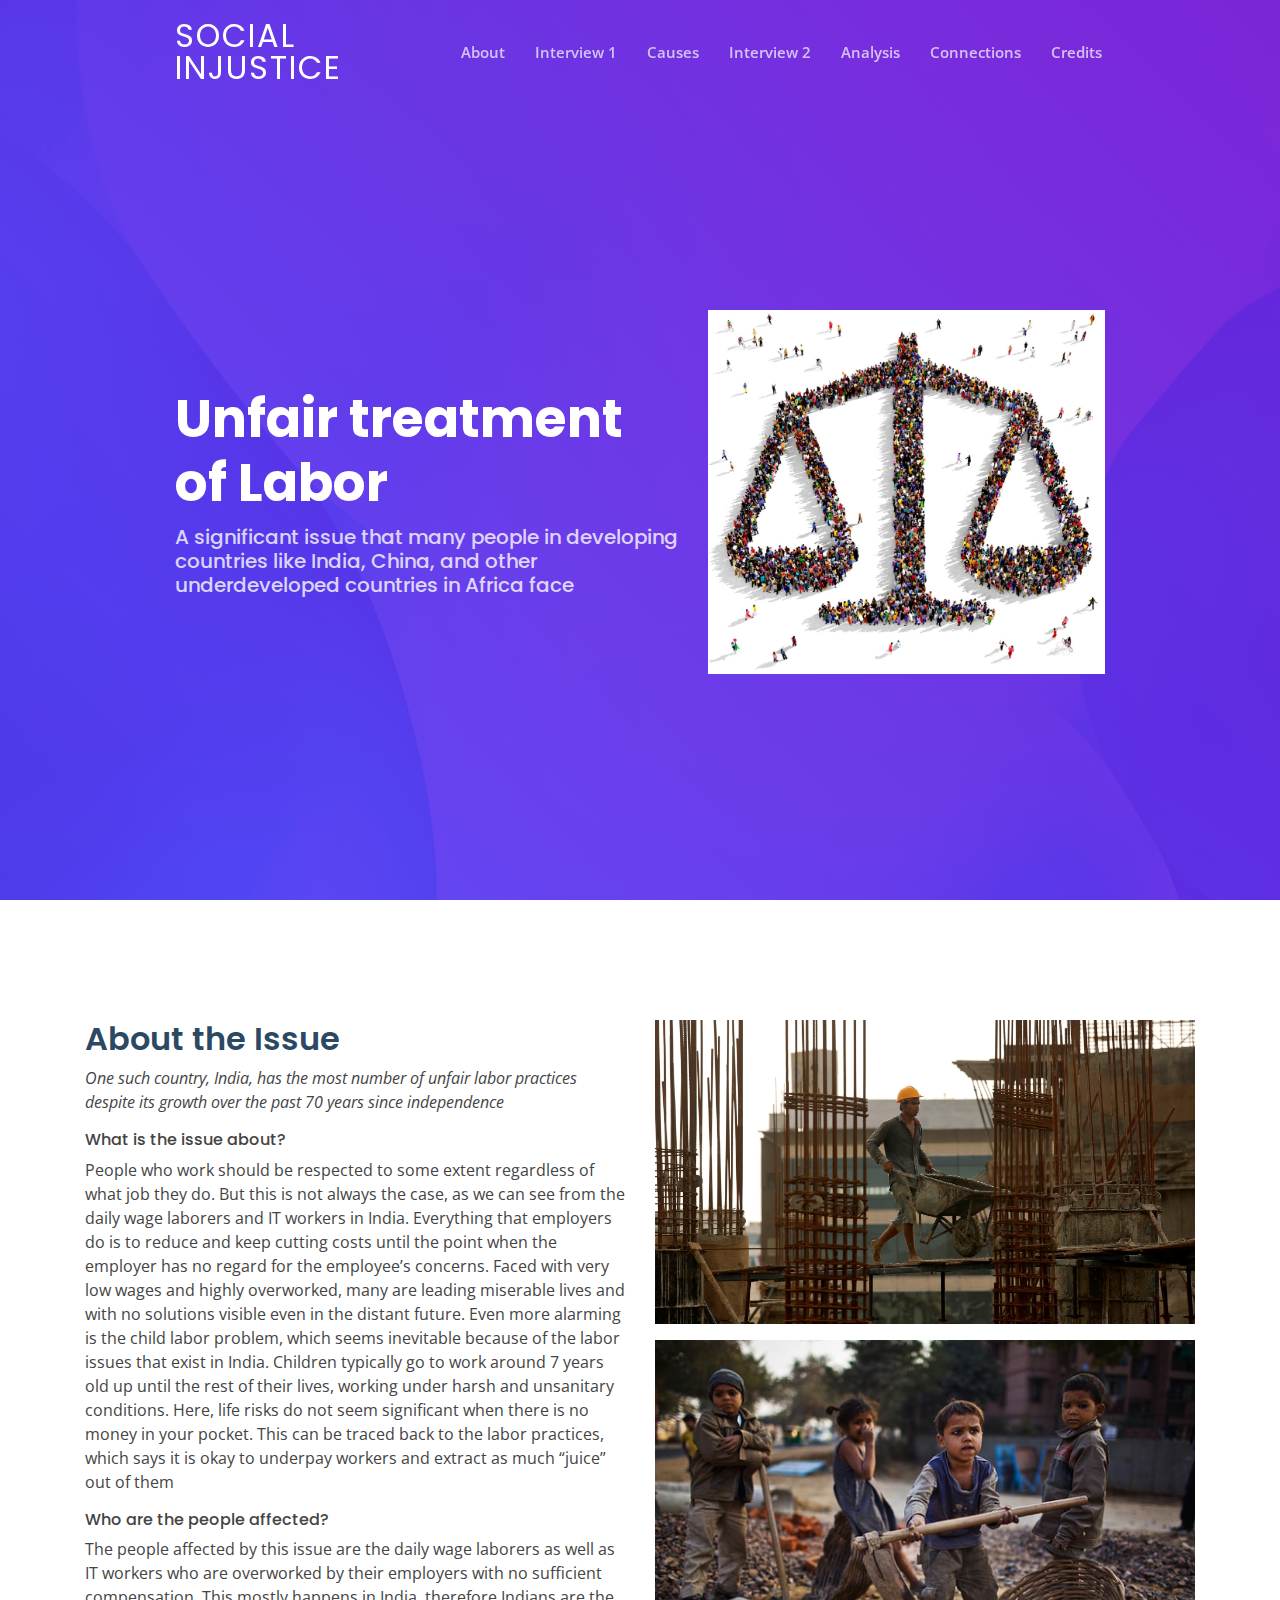
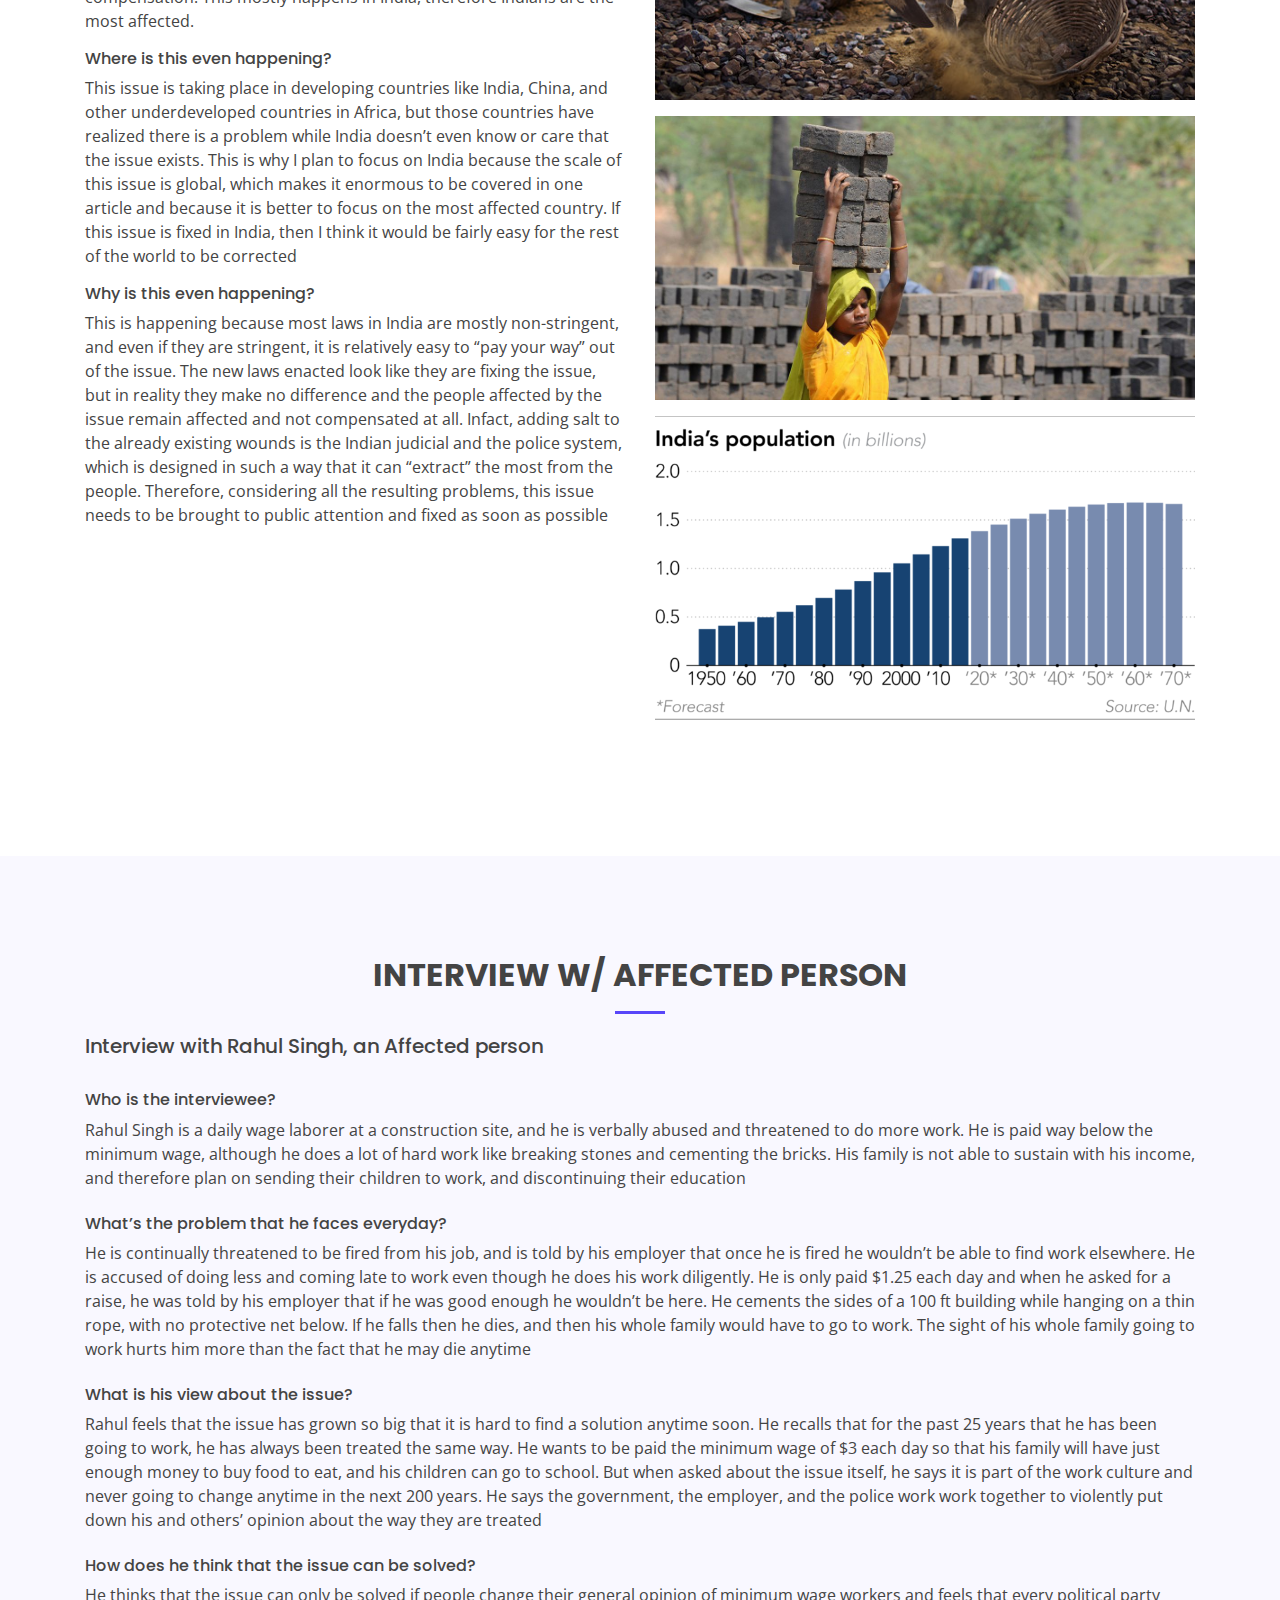
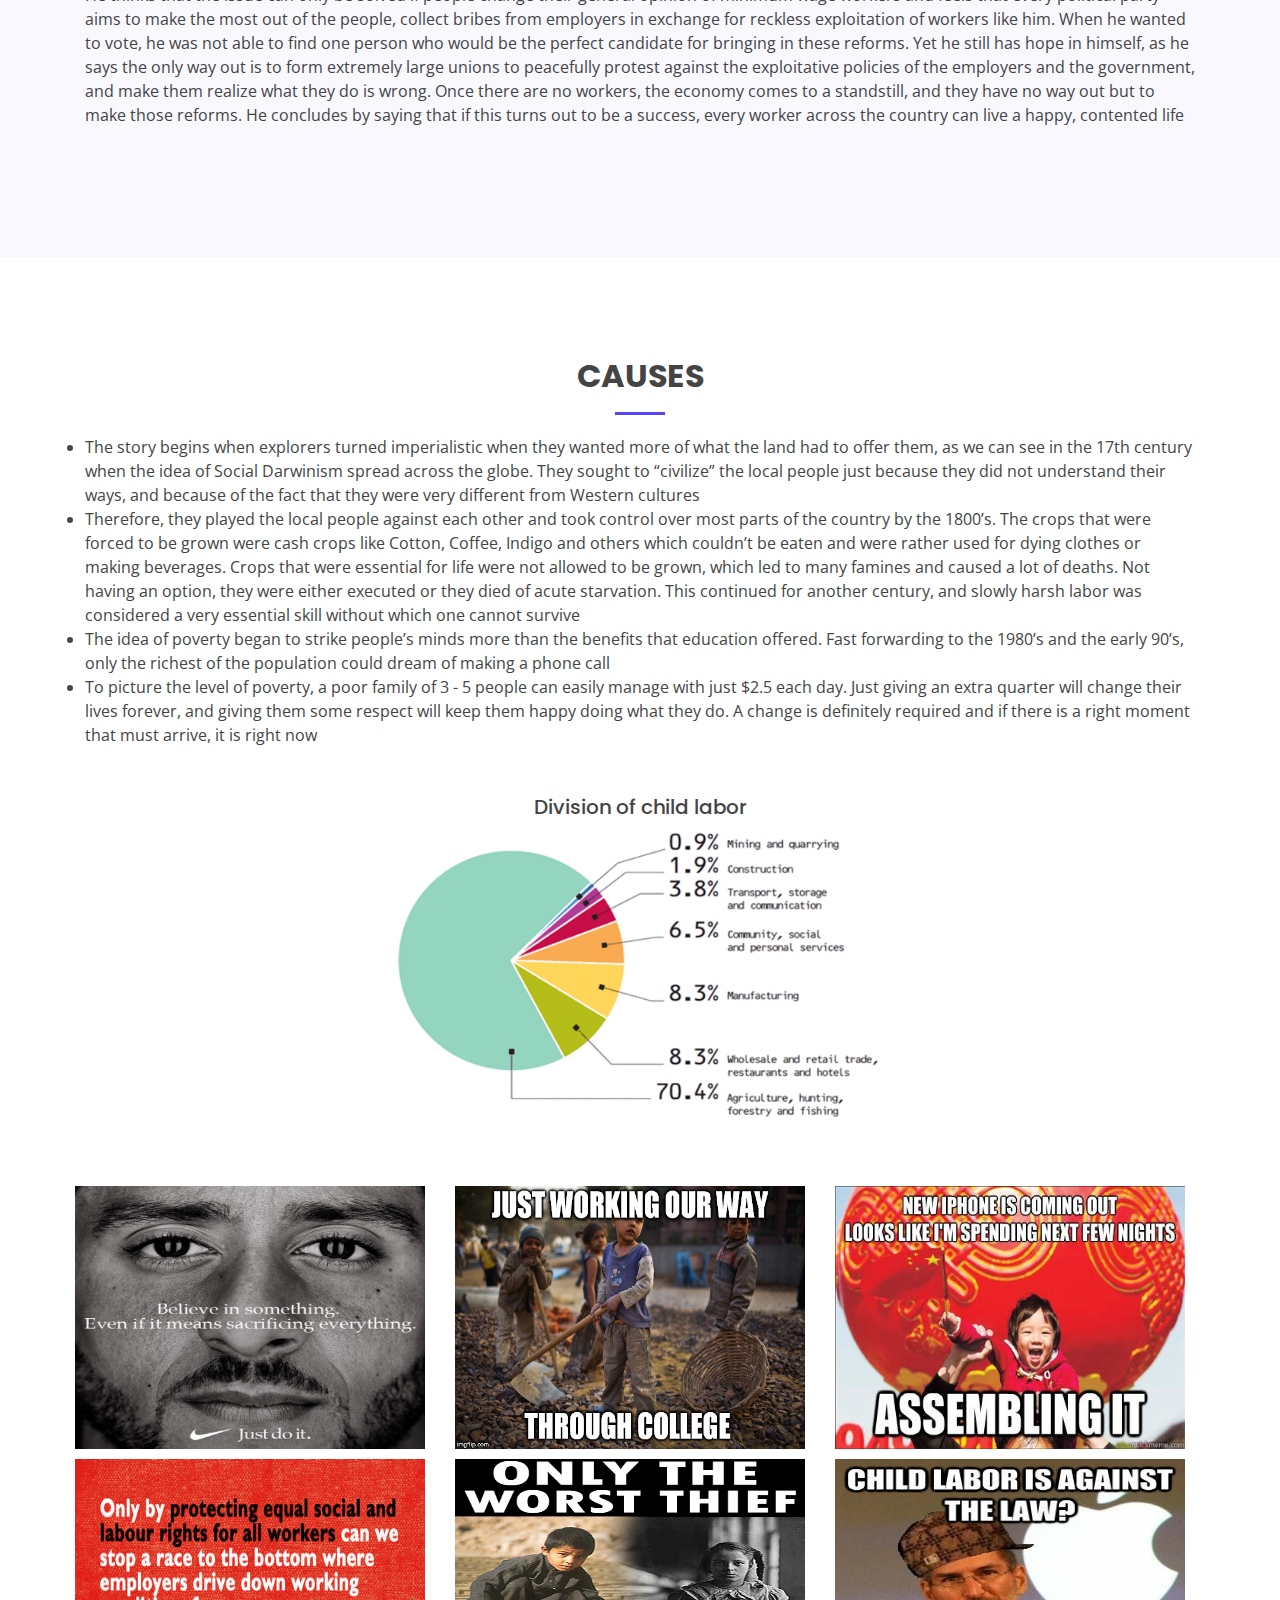
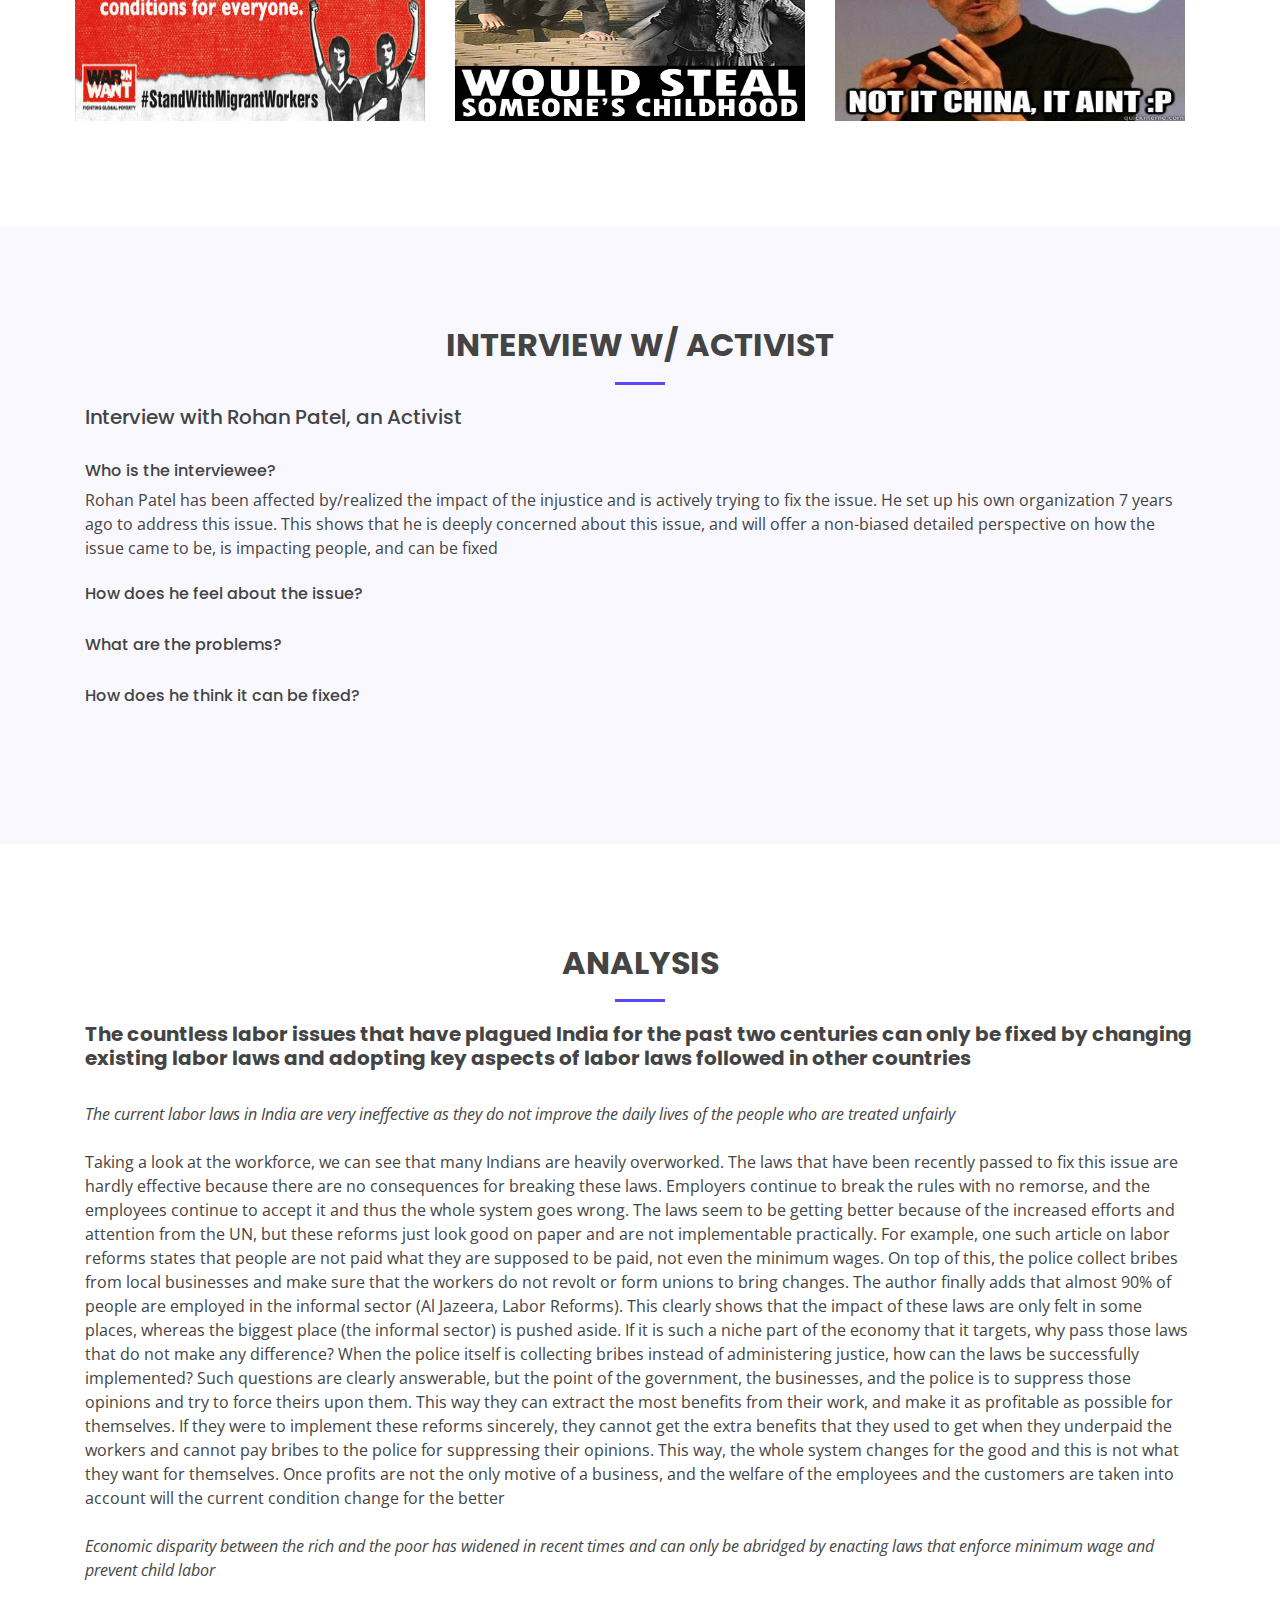
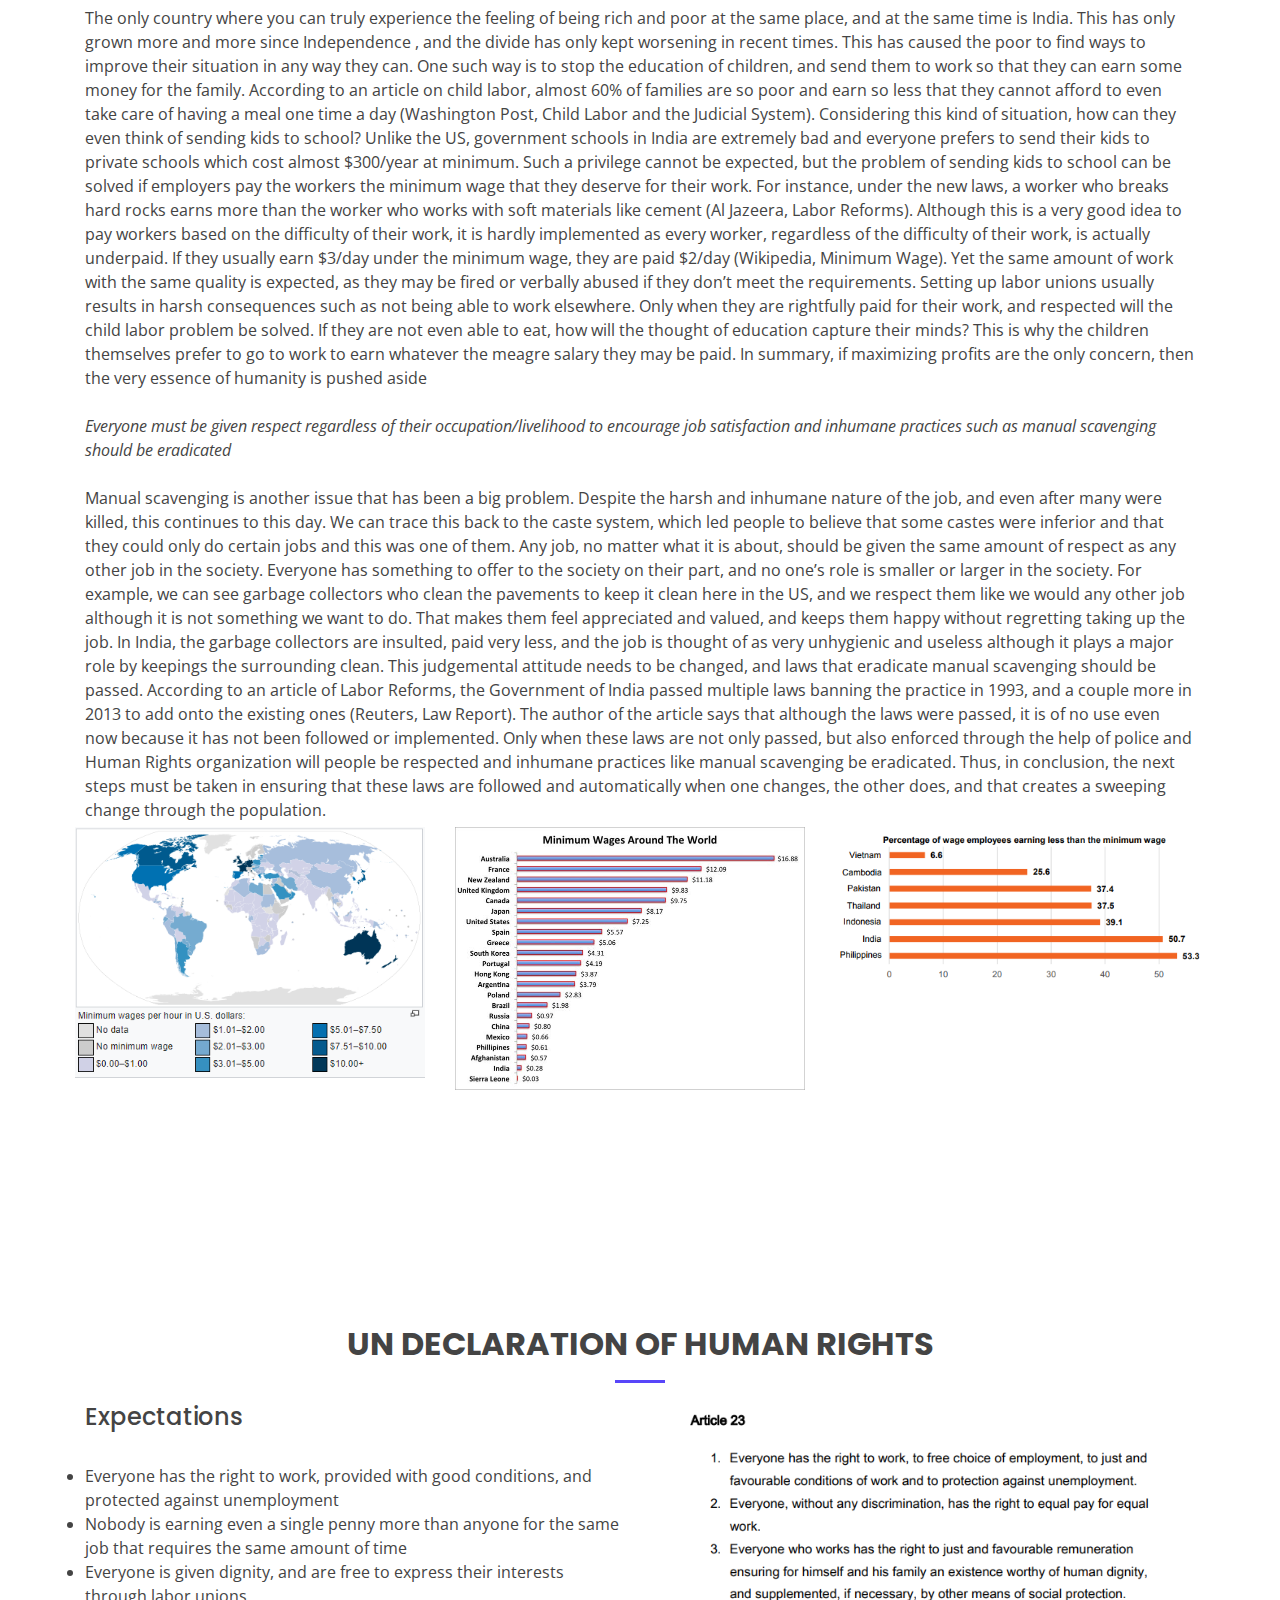
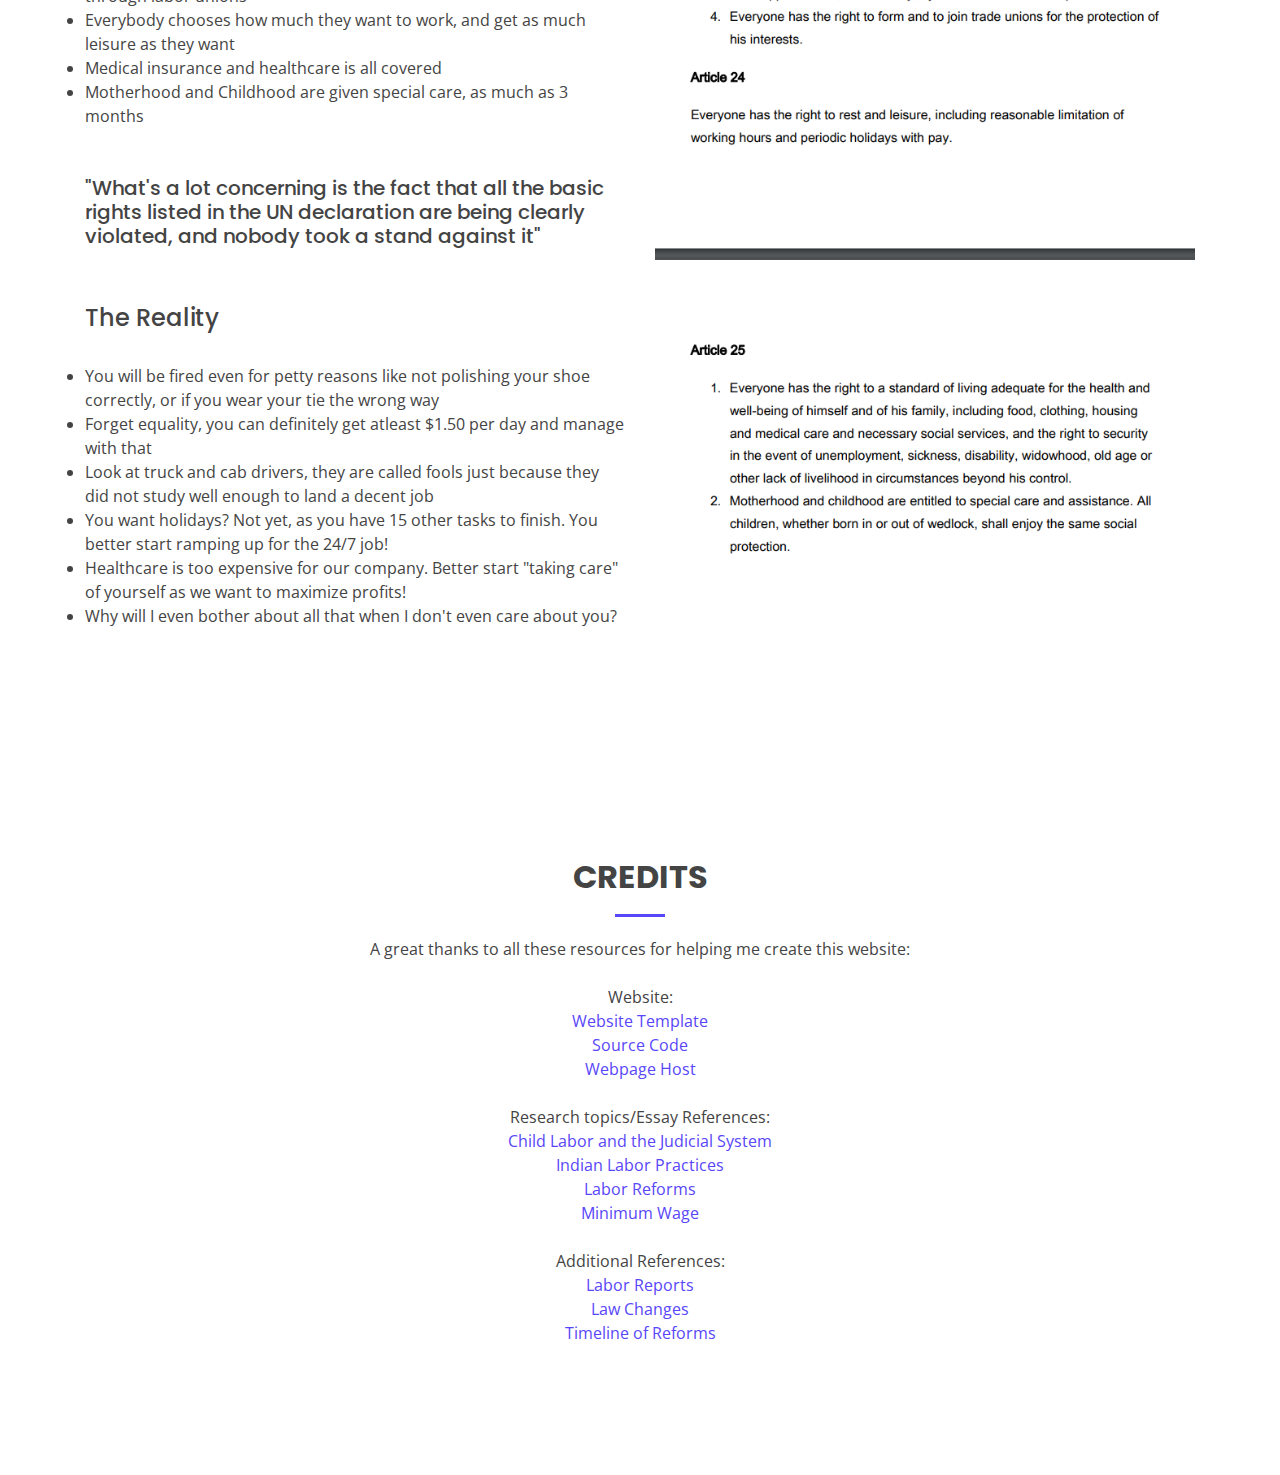
==== commit 37d4ecd0: "push changes" ====
--- a/index.html
+++ b/index.html
@@ -232,6 +232,7 @@
             <br>
             <h6>What are the problems?</h6>
             <p></p>
+            <br>
             <h6>How does he think it can be fixed?</h6>
             <p></p>
           </div>
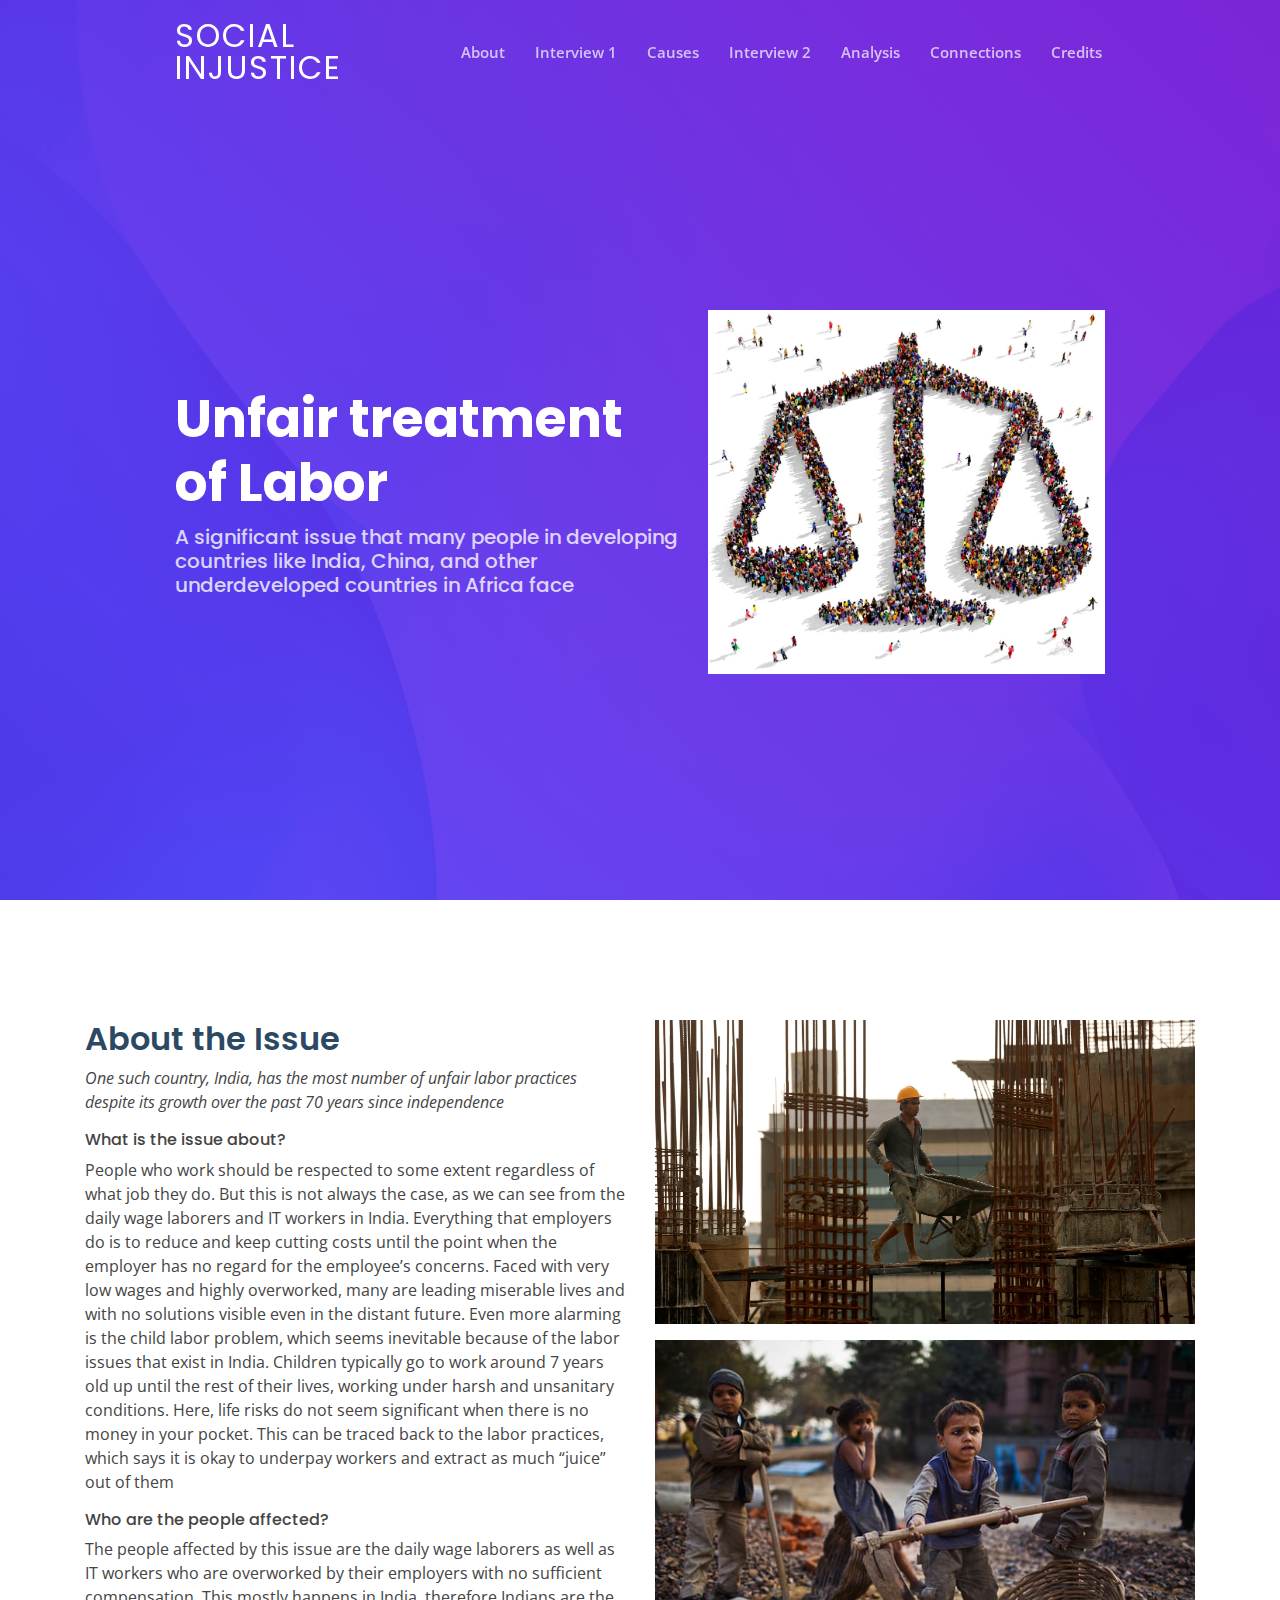
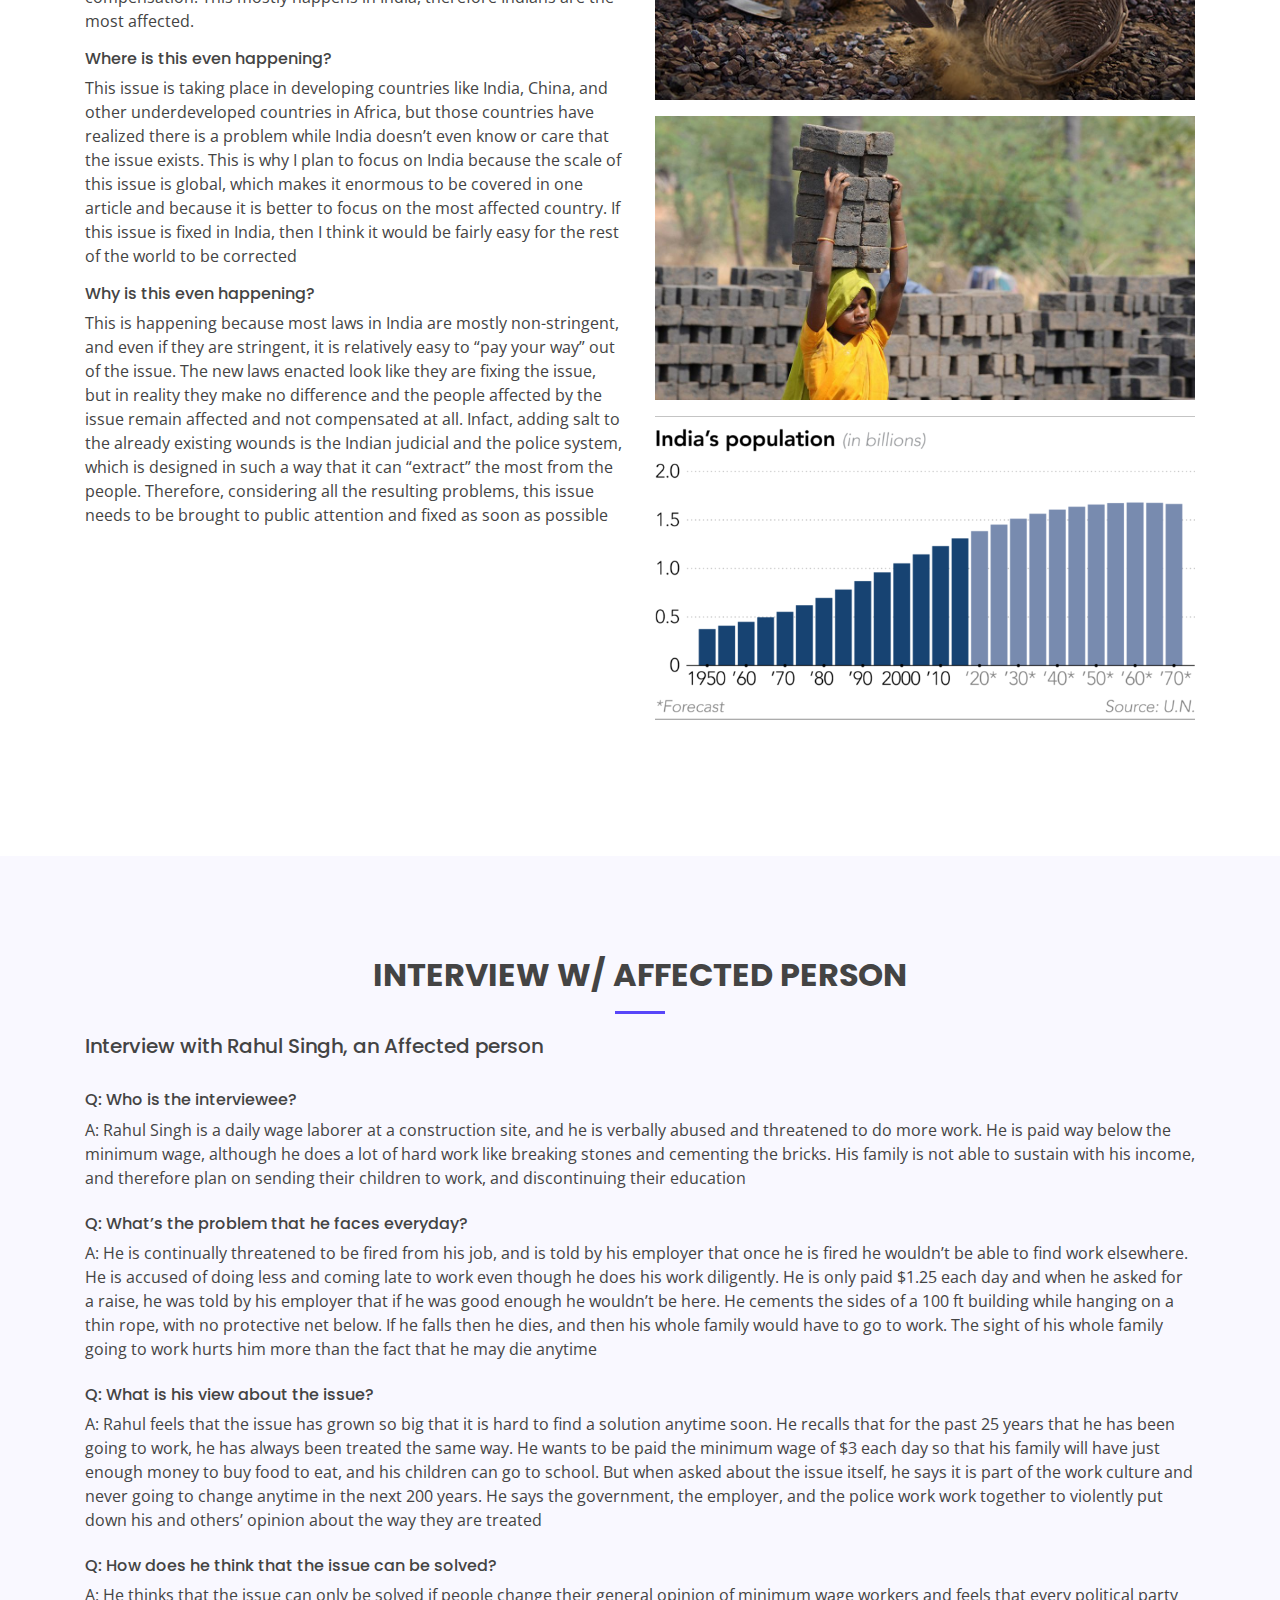
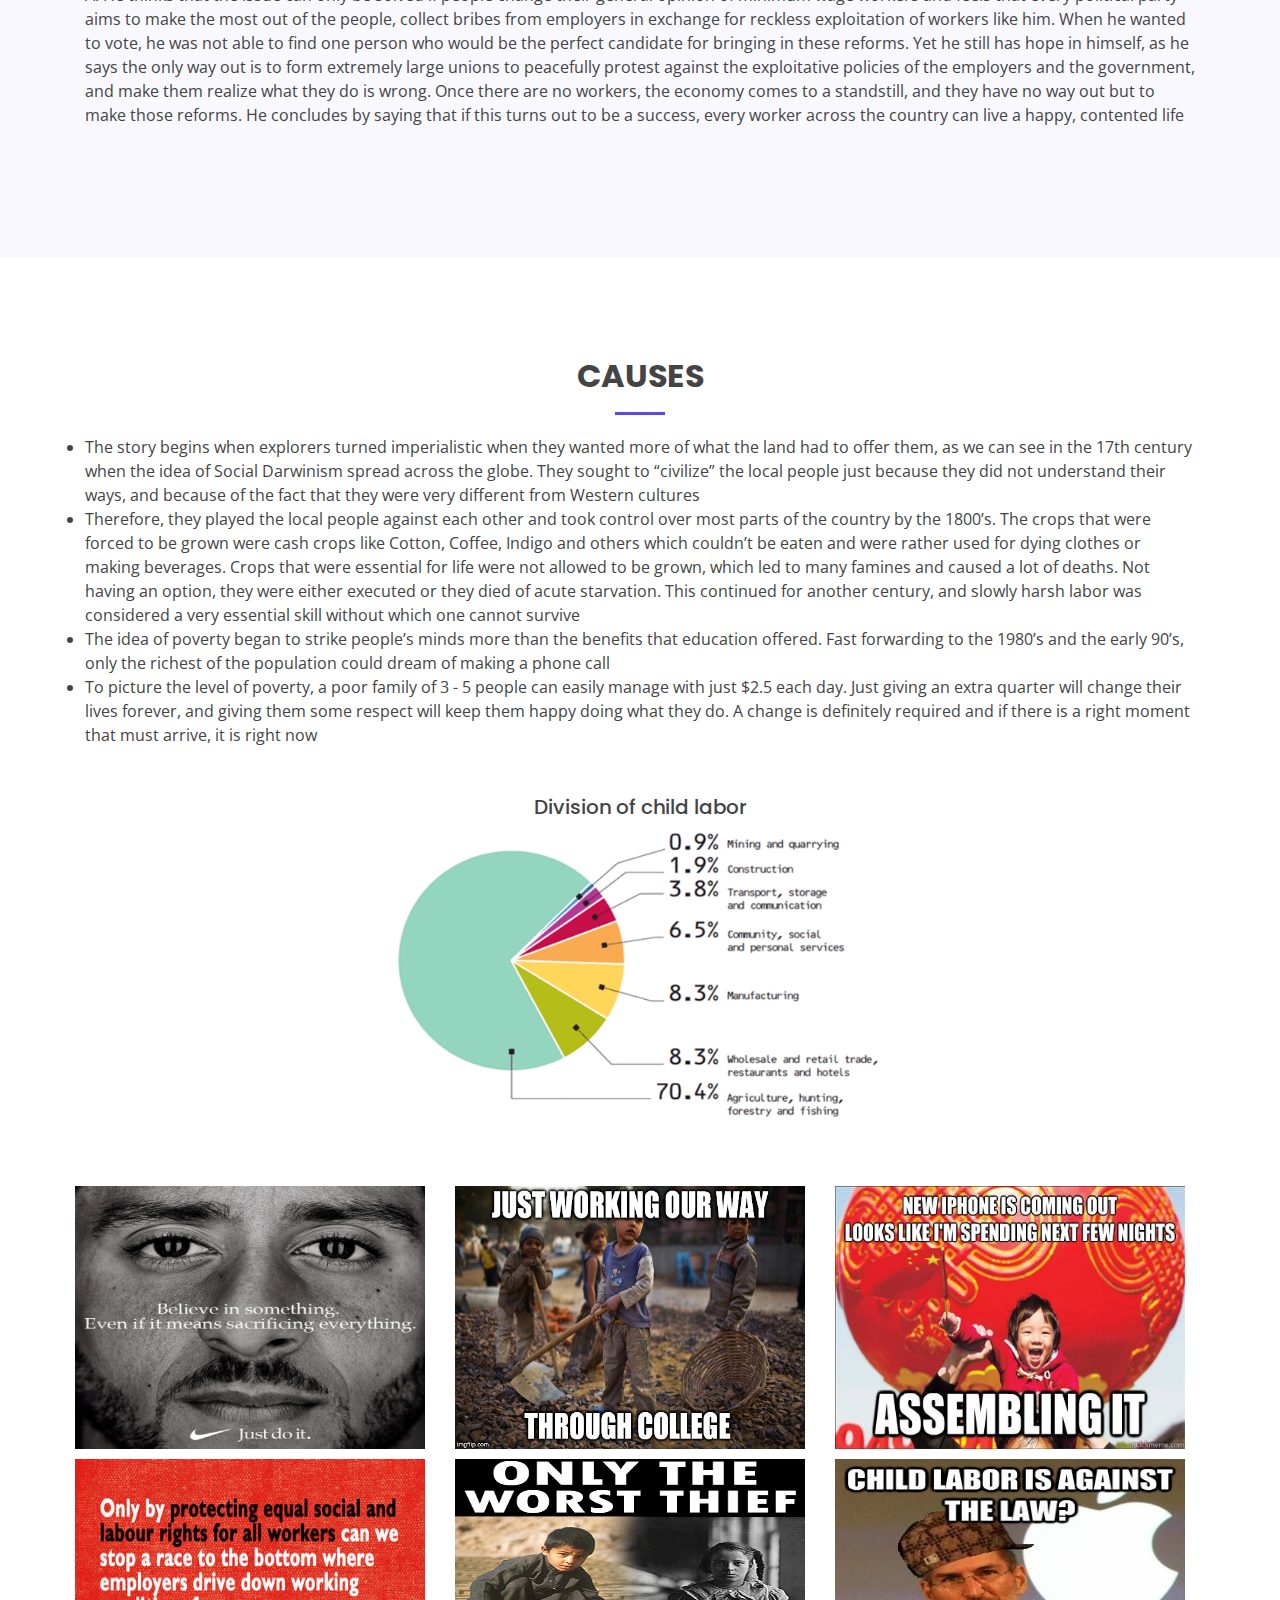
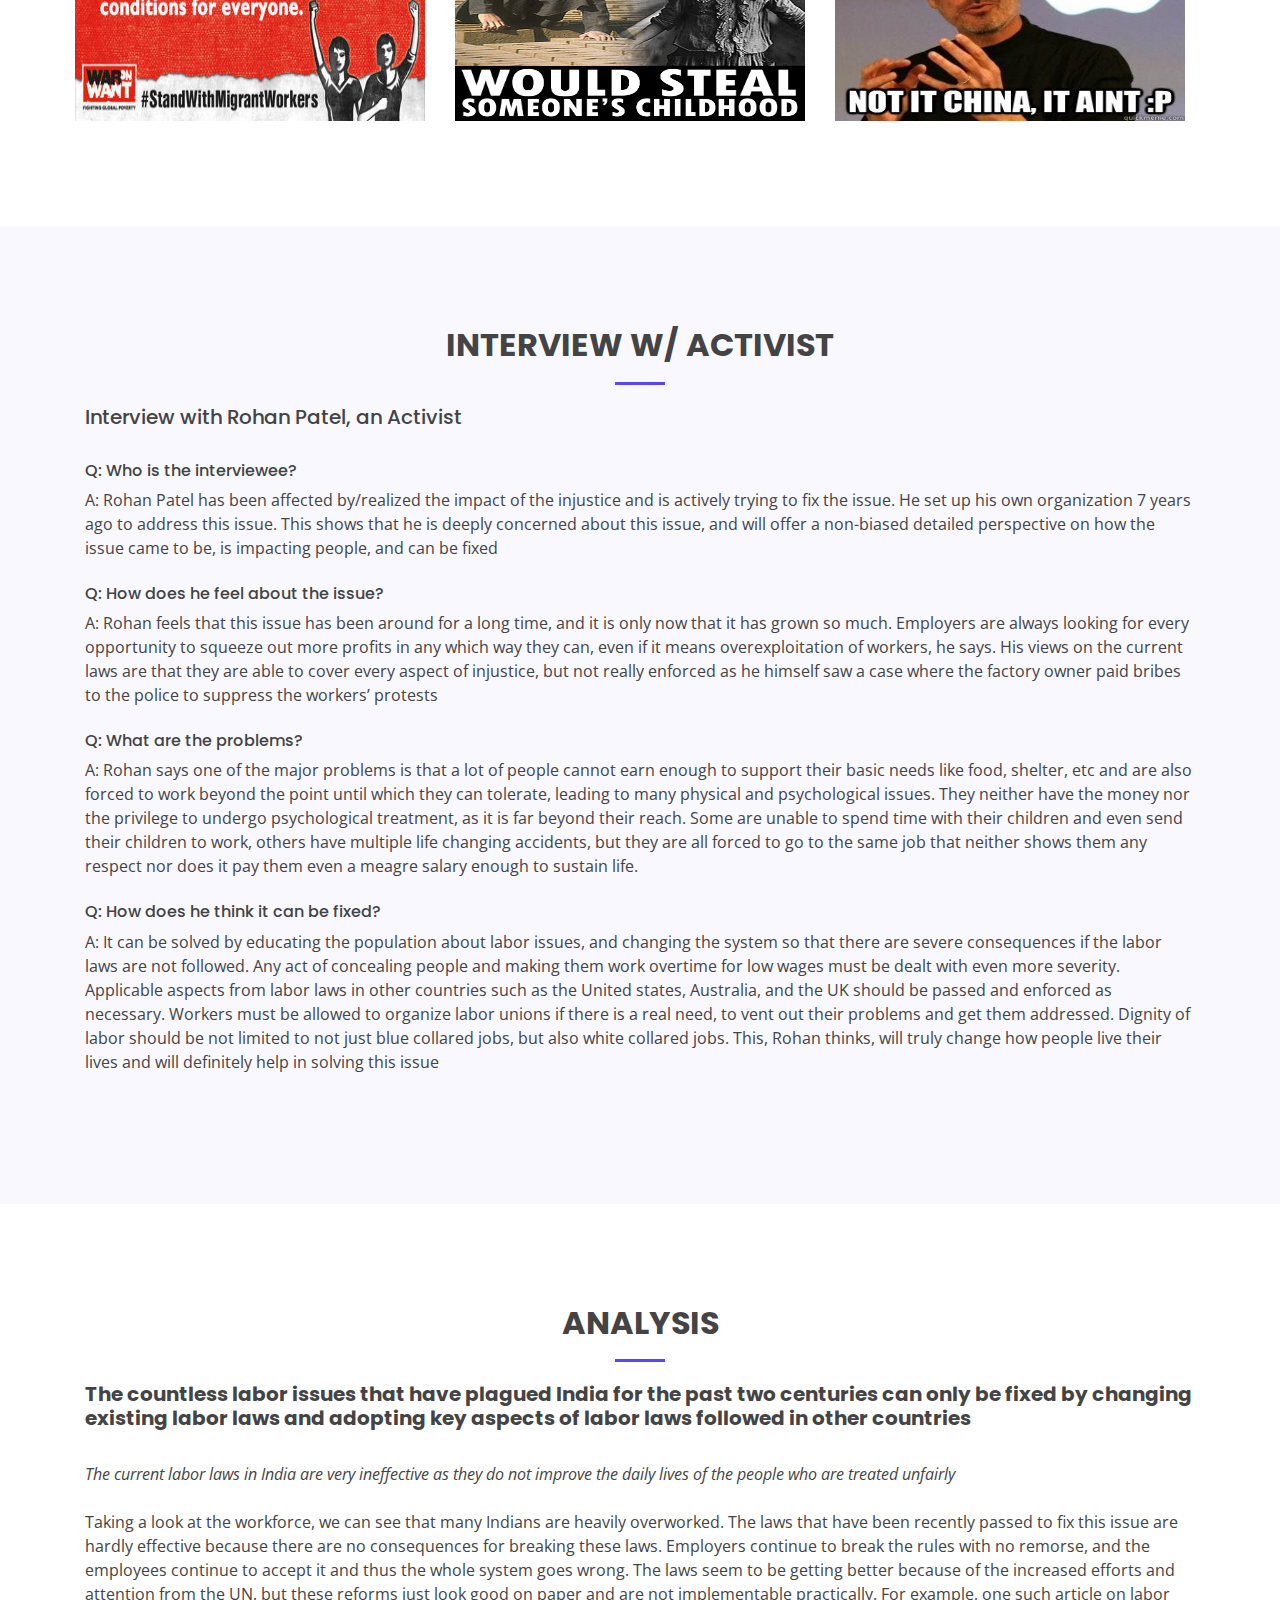
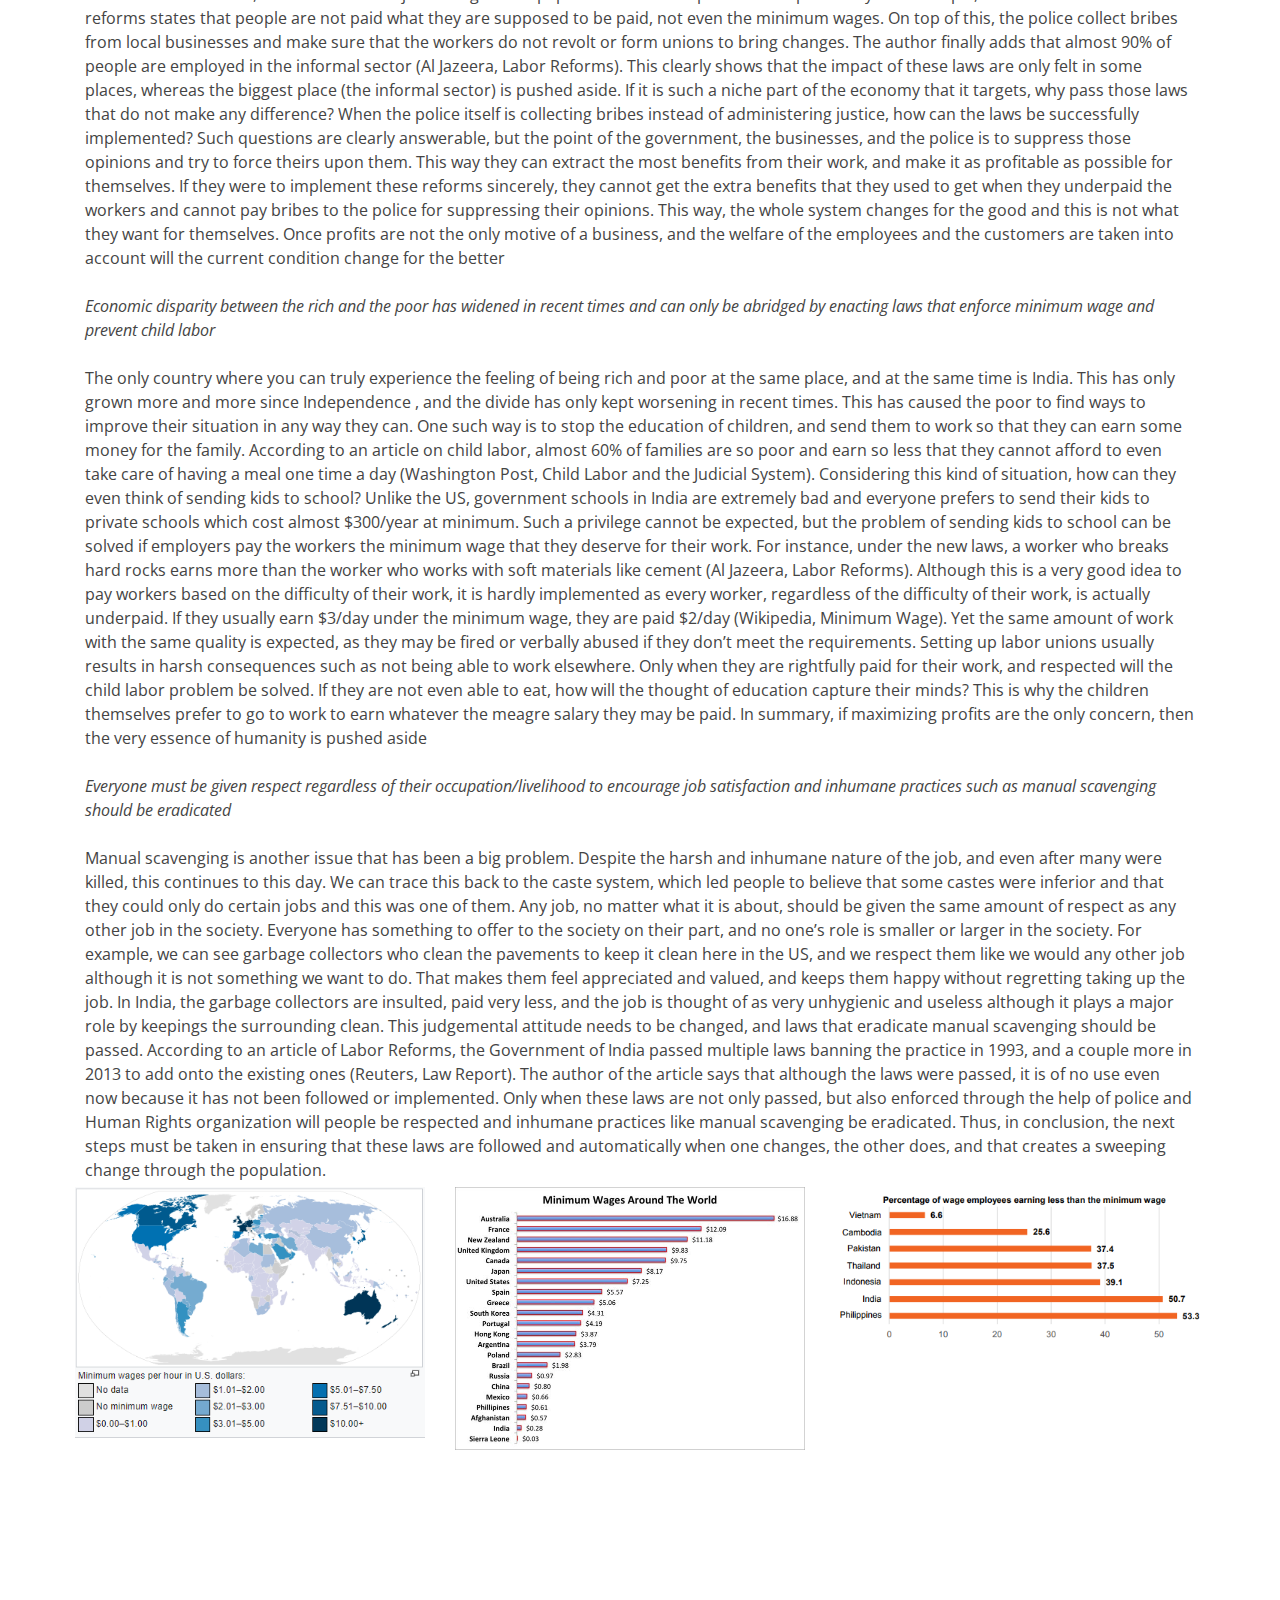
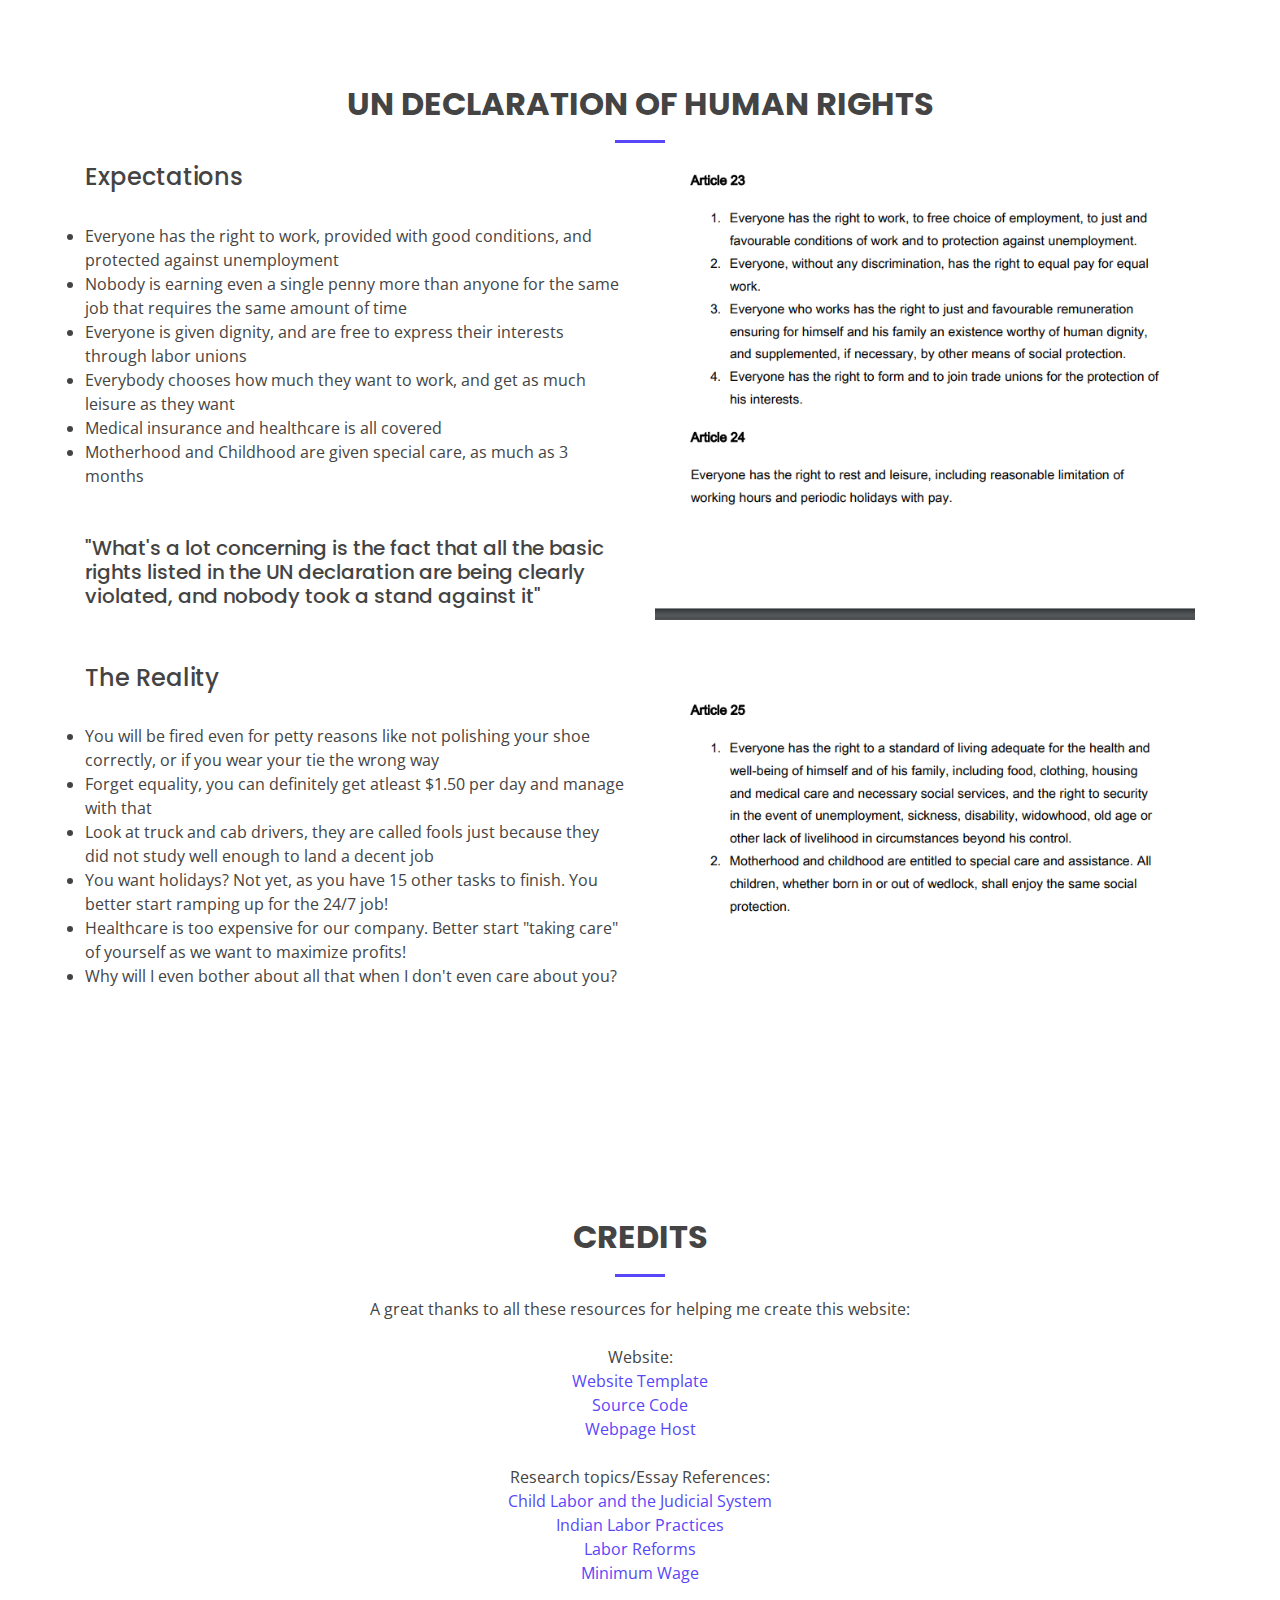
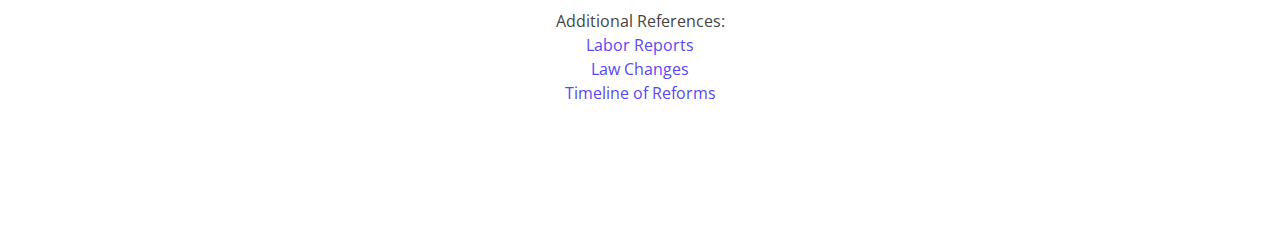
==== commit c54b3d3a: "push changes" ====
--- a/index.html
+++ b/index.html
@@ -119,17 +119,17 @@
           <div class="content">
             <h5>Interview with Rahul Singh, an Affected person</h5>
             <br>
-            <h6>Who is the interviewee?</h6>
-            <p>Rahul Singh is a daily wage laborer at a construction site, and he is verbally abused and threatened to do more work. He is paid way below the minimum wage, although he does a lot of hard work like breaking stones and cementing the bricks. His family is not able to sustain with his income, and therefore plan on sending their children to work, and discontinuing their education</p>
-            <br>
-            <h6>What’s the problem that he faces everyday?</h6>
-            <p>He is continually threatened to be fired from his job, and is told by his employer that once he is fired he wouldn’t be able to find work elsewhere. He is accused of doing less and coming late to work even though he does his work diligently. He is only paid $1.25 each day and when he asked for a raise, he was told by his employer that if he was good enough he wouldn’t be here. He cements the sides of a 100 ft building while hanging on a thin rope, with no protective net below. If he falls then he dies, and then his whole family would have to go to work. The sight of his whole family going to work hurts him more than the fact that he may die anytime</p>
-            <br>
-            <h6>What is his view about the issue?</h6>
-            <p>Rahul feels that the issue has grown so big that it is hard to find a solution anytime soon. He recalls that for the past 25 years that he has been going to work, he has always been treated the same way. He wants to be paid the minimum wage of $3 each day so that his family will have just enough money to buy food to eat, and his children can go to school. But when asked about the issue itself, he says it is part of the work culture and never going to change anytime in the next 200 years. He says the government, the employer, and the police work work together to violently put down his and others’ opinion about the way they are treated</p>
-            <br>
-            <h6>How does he think that the issue can be solved?</h6>
-            <p>He thinks that the issue can only be solved if people change their general opinion of minimum wage workers and feels that every political party aims to make the most out of the people, collect bribes from employers in exchange for reckless exploitation of workers like him. When he wanted to vote, he was not able to find one person who would be the perfect candidate for bringing in these reforms. Yet he still has hope in himself, as he says the only way out is to form extremely large unions to peacefully protest against the exploitative policies of the employers and the government, and make them realize what they do is wrong. Once there are no workers, the economy comes to a standstill, and they have no way out but to make those reforms. He concludes by saying that if this turns out to be a success, every worker across the country can live a happy, contented life</p>
+            <h6>Q: Who is the interviewee?</h6>
+            <p>A: Rahul Singh is a daily wage laborer at a construction site, and he is verbally abused and threatened to do more work. He is paid way below the minimum wage, although he does a lot of hard work like breaking stones and cementing the bricks. His family is not able to sustain with his income, and therefore plan on sending their children to work, and discontinuing their education</p>
+            <br>
+            <h6>Q: What’s the problem that he faces everyday?</h6>
+            <p>A: He is continually threatened to be fired from his job, and is told by his employer that once he is fired he wouldn’t be able to find work elsewhere. He is accused of doing less and coming late to work even though he does his work diligently. He is only paid $1.25 each day and when he asked for a raise, he was told by his employer that if he was good enough he wouldn’t be here. He cements the sides of a 100 ft building while hanging on a thin rope, with no protective net below. If he falls then he dies, and then his whole family would have to go to work. The sight of his whole family going to work hurts him more than the fact that he may die anytime</p>
+            <br>
+            <h6>Q: What is his view about the issue?</h6>
+            <p>A: Rahul feels that the issue has grown so big that it is hard to find a solution anytime soon. He recalls that for the past 25 years that he has been going to work, he has always been treated the same way. He wants to be paid the minimum wage of $3 each day so that his family will have just enough money to buy food to eat, and his children can go to school. But when asked about the issue itself, he says it is part of the work culture and never going to change anytime in the next 200 years. He says the government, the employer, and the police work work together to violently put down his and others’ opinion about the way they are treated</p>
+            <br>
+            <h6>Q: How does he think that the issue can be solved?</h6>
+            <p>A: He thinks that the issue can only be solved if people change their general opinion of minimum wage workers and feels that every political party aims to make the most out of the people, collect bribes from employers in exchange for reckless exploitation of workers like him. When he wanted to vote, he was not able to find one person who would be the perfect candidate for bringing in these reforms. Yet he still has hope in himself, as he says the only way out is to form extremely large unions to peacefully protest against the exploitative policies of the employers and the government, and make them realize what they do is wrong. Once there are no workers, the economy comes to a standstill, and they have no way out but to make those reforms. He concludes by saying that if this turns out to be a success, every worker across the country can live a happy, contented life</p>
           </div>
         </div>
       </div>
@@ -224,17 +224,17 @@
           <div class="content">
             <h5>Interview with Rohan Patel, an Activist</h5>
             <br>
-            <h6>Who is the interviewee?</h6>
-            <p>Rohan Patel has been affected by/realized the impact of the injustice and is actively trying to fix the issue. He set up his own organization 7 years ago to address this issue. This shows that he is deeply concerned about this issue, and will offer a non-biased detailed perspective on how the issue came to be, is impacting people, and can be fixed</p>
-            <br>
-            <h6>How does he feel about the issue?</h6>
-            <p></p>
-            <br>
-            <h6>What are the problems?</h6>
-            <p></p>
-            <br>
-            <h6>How does he think it can be fixed?</h6>
-            <p></p>
+            <h6>Q: Who is the interviewee?</h6>
+            <p>A: Rohan Patel has been affected by/realized the impact of the injustice and is actively trying to fix the issue. He set up his own organization 7 years ago to address this issue. This shows that he is deeply concerned about this issue, and will offer a non-biased detailed perspective on how the issue came to be, is impacting people, and can be fixed</p>
+            <br>
+            <h6>Q: How does he feel about the issue?</h6>
+            <p>A: Rohan feels that this issue has been around for a long time, and it is only now that it has grown so much. Employers are always looking for every opportunity to squeeze out more profits in any which way they can, even if it means overexploitation of workers, he says. His views on the current laws are that they are able to cover every aspect of injustice, but not really enforced as he himself saw a case where the factory owner paid bribes to the police to suppress the workers’ protests</p>
+            <br>
+            <h6>Q: What are the problems?</h6>
+            <p>A: Rohan says one of the major problems is that a lot of people cannot earn enough to support their basic needs like food, shelter, etc and are also forced to work beyond the point until which they can tolerate, leading to many physical and psychological issues. They neither have the money nor the privilege to undergo psychological treatment, as it is far beyond their reach. Some are unable to spend time with their children and even send their children to work, others have multiple life changing accidents, but they are all forced to go to the same job that neither shows them any respect nor does it pay them even a meagre salary enough to sustain life. </p>
+            <br>
+            <h6>Q: How does he think it can be fixed?</h6>
+            <p>A: It can be solved by educating the population about labor issues, and changing the system so that there are severe consequences if the labor laws are not followed. Any act of concealing people and making them work overtime for low wages must be dealt with even more severity. Applicable aspects from labor laws in other countries such as the United states, Australia, and the UK should be passed and enforced as necessary. Workers must be allowed to organize labor unions if there is a real need, to vent out their problems and get them addressed. Dignity of labor should be not limited to not just blue collared jobs, but also white collared jobs. This, Rohan thinks, will truly change how people live their lives and will definitely help in solving this issue</p>
           </div>
         </div>
 
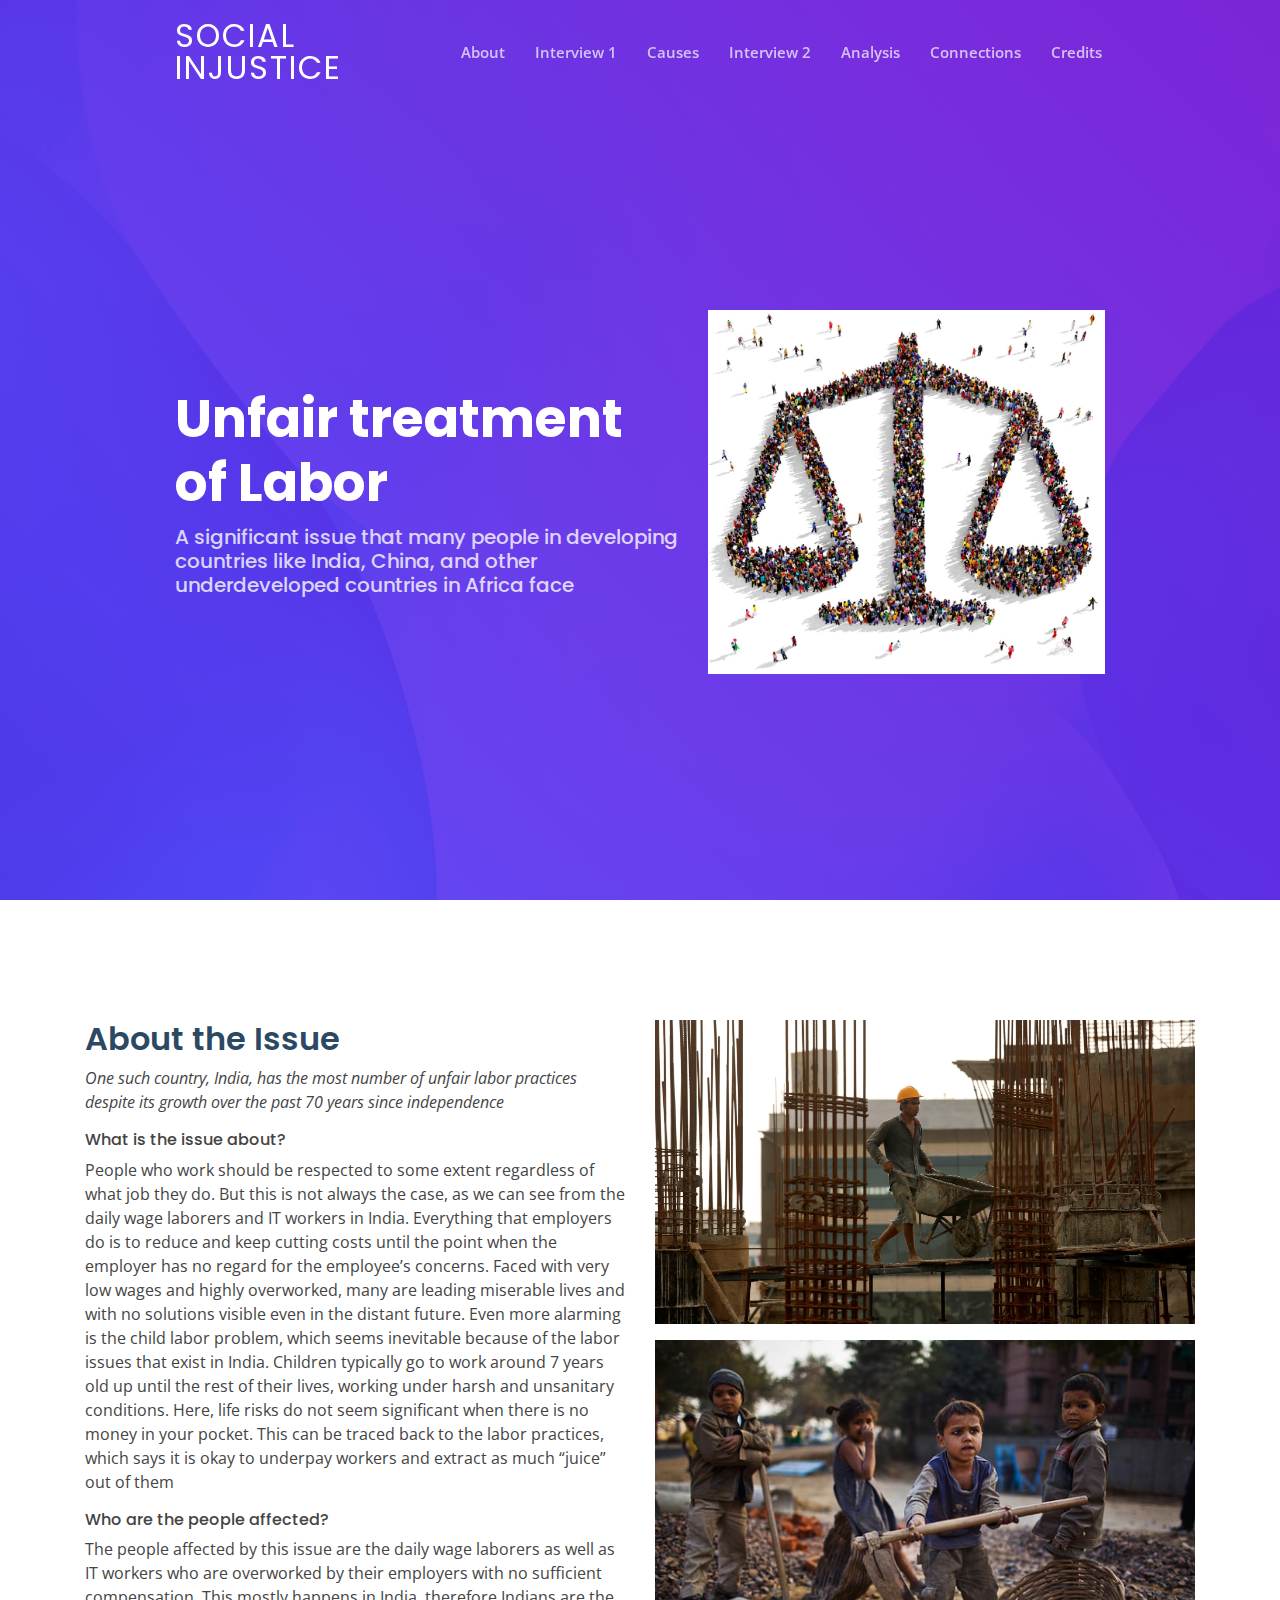
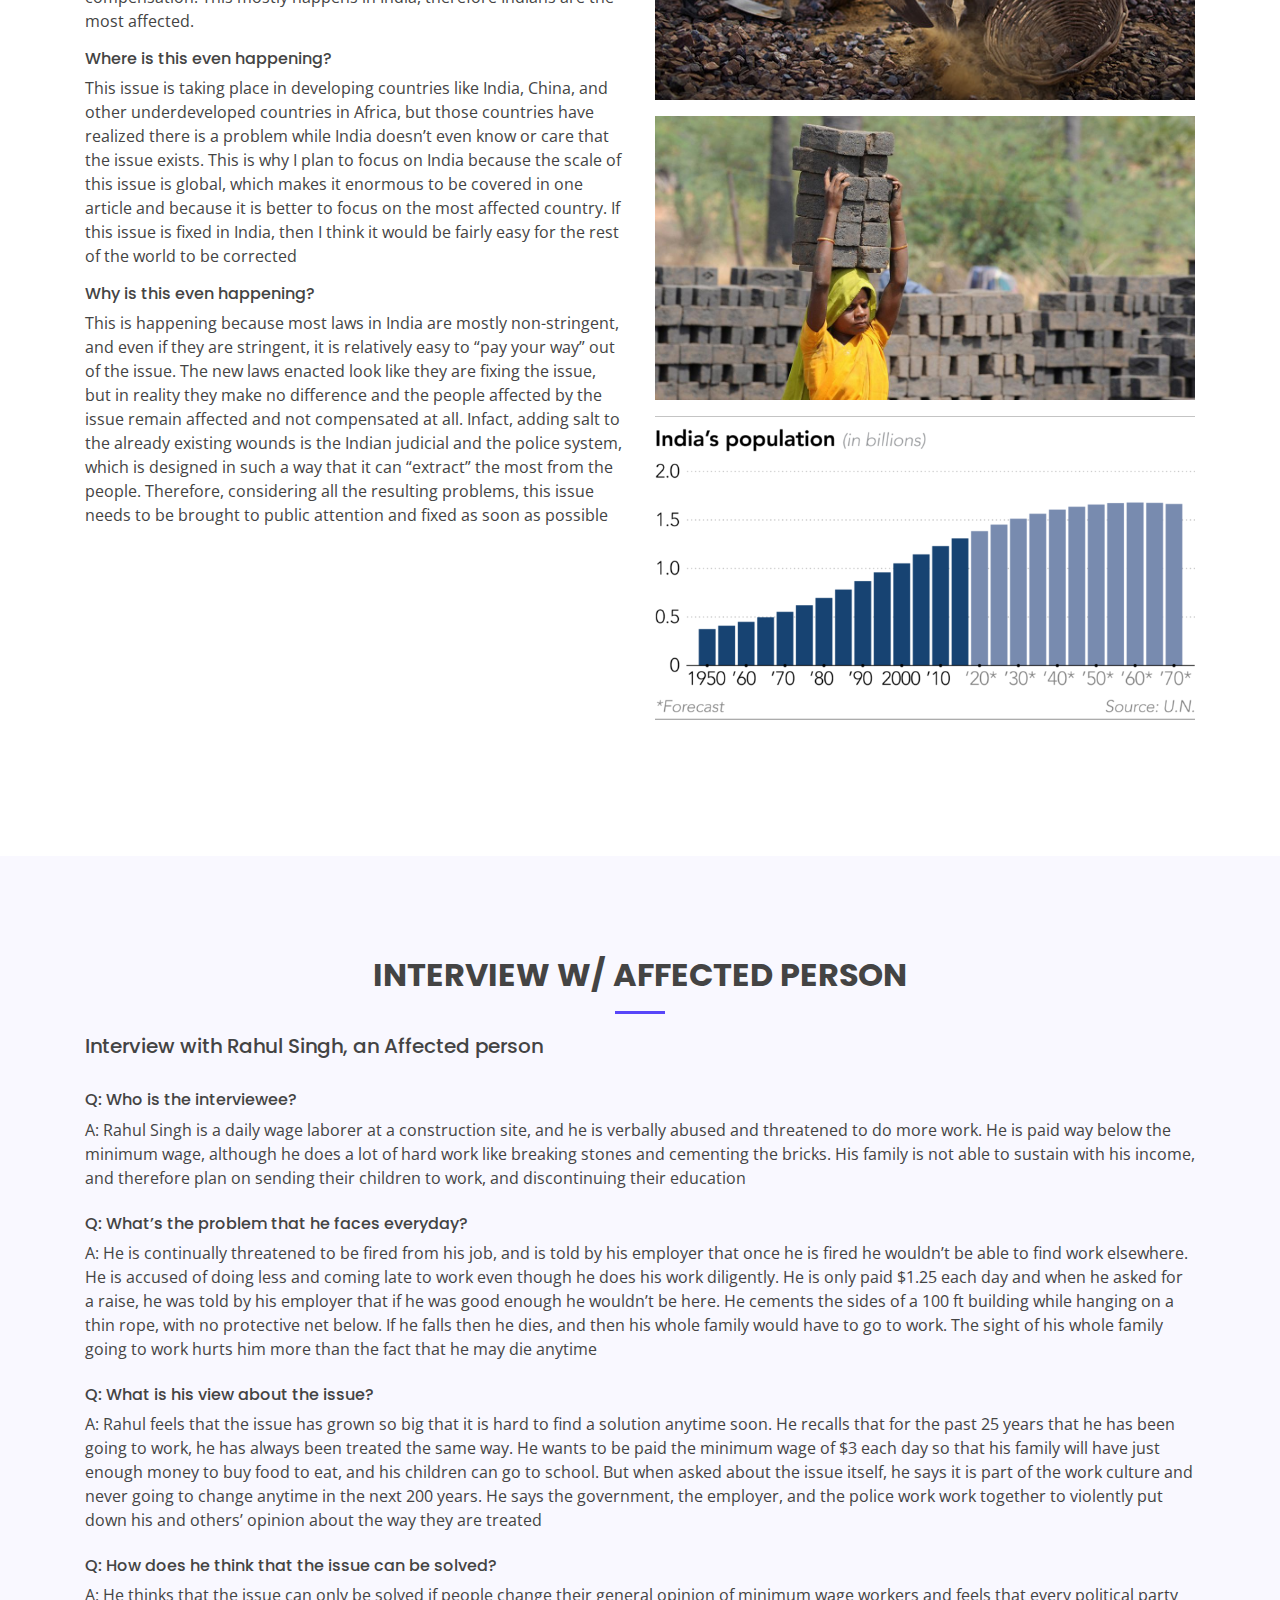
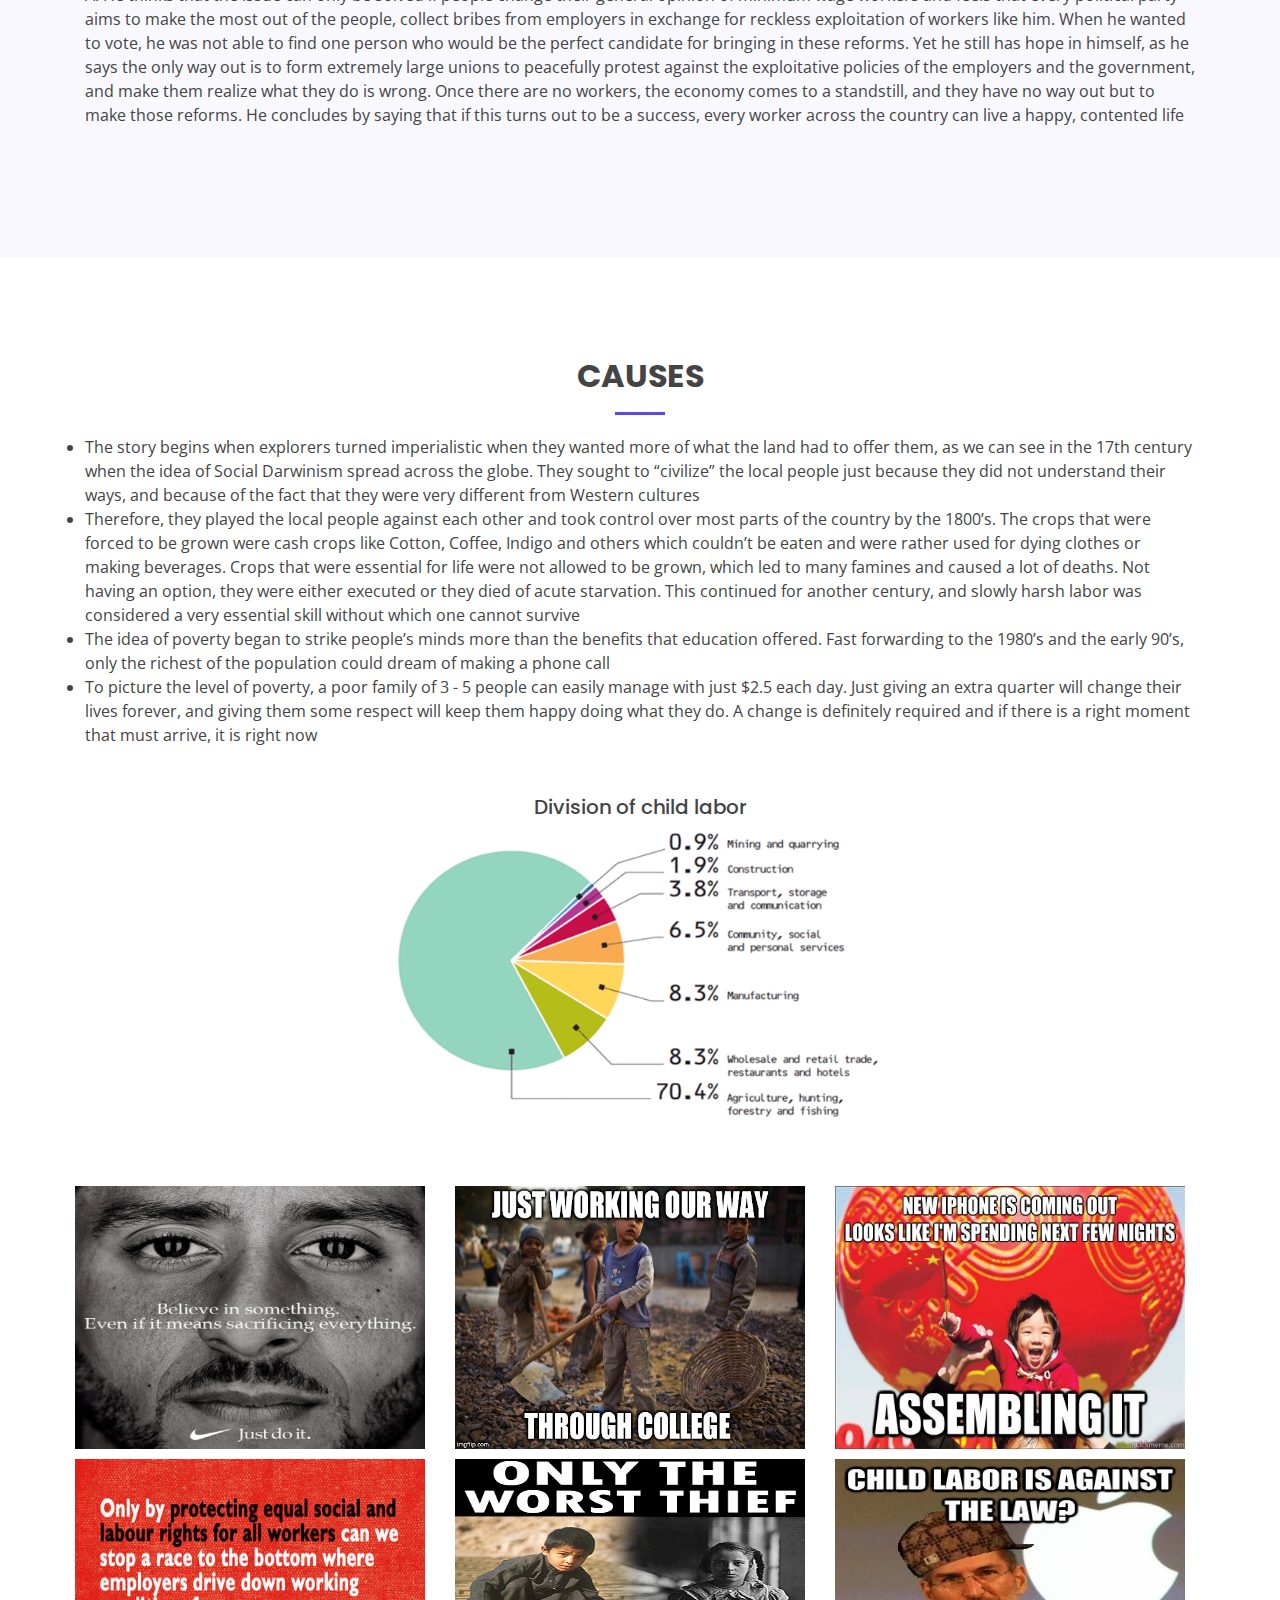
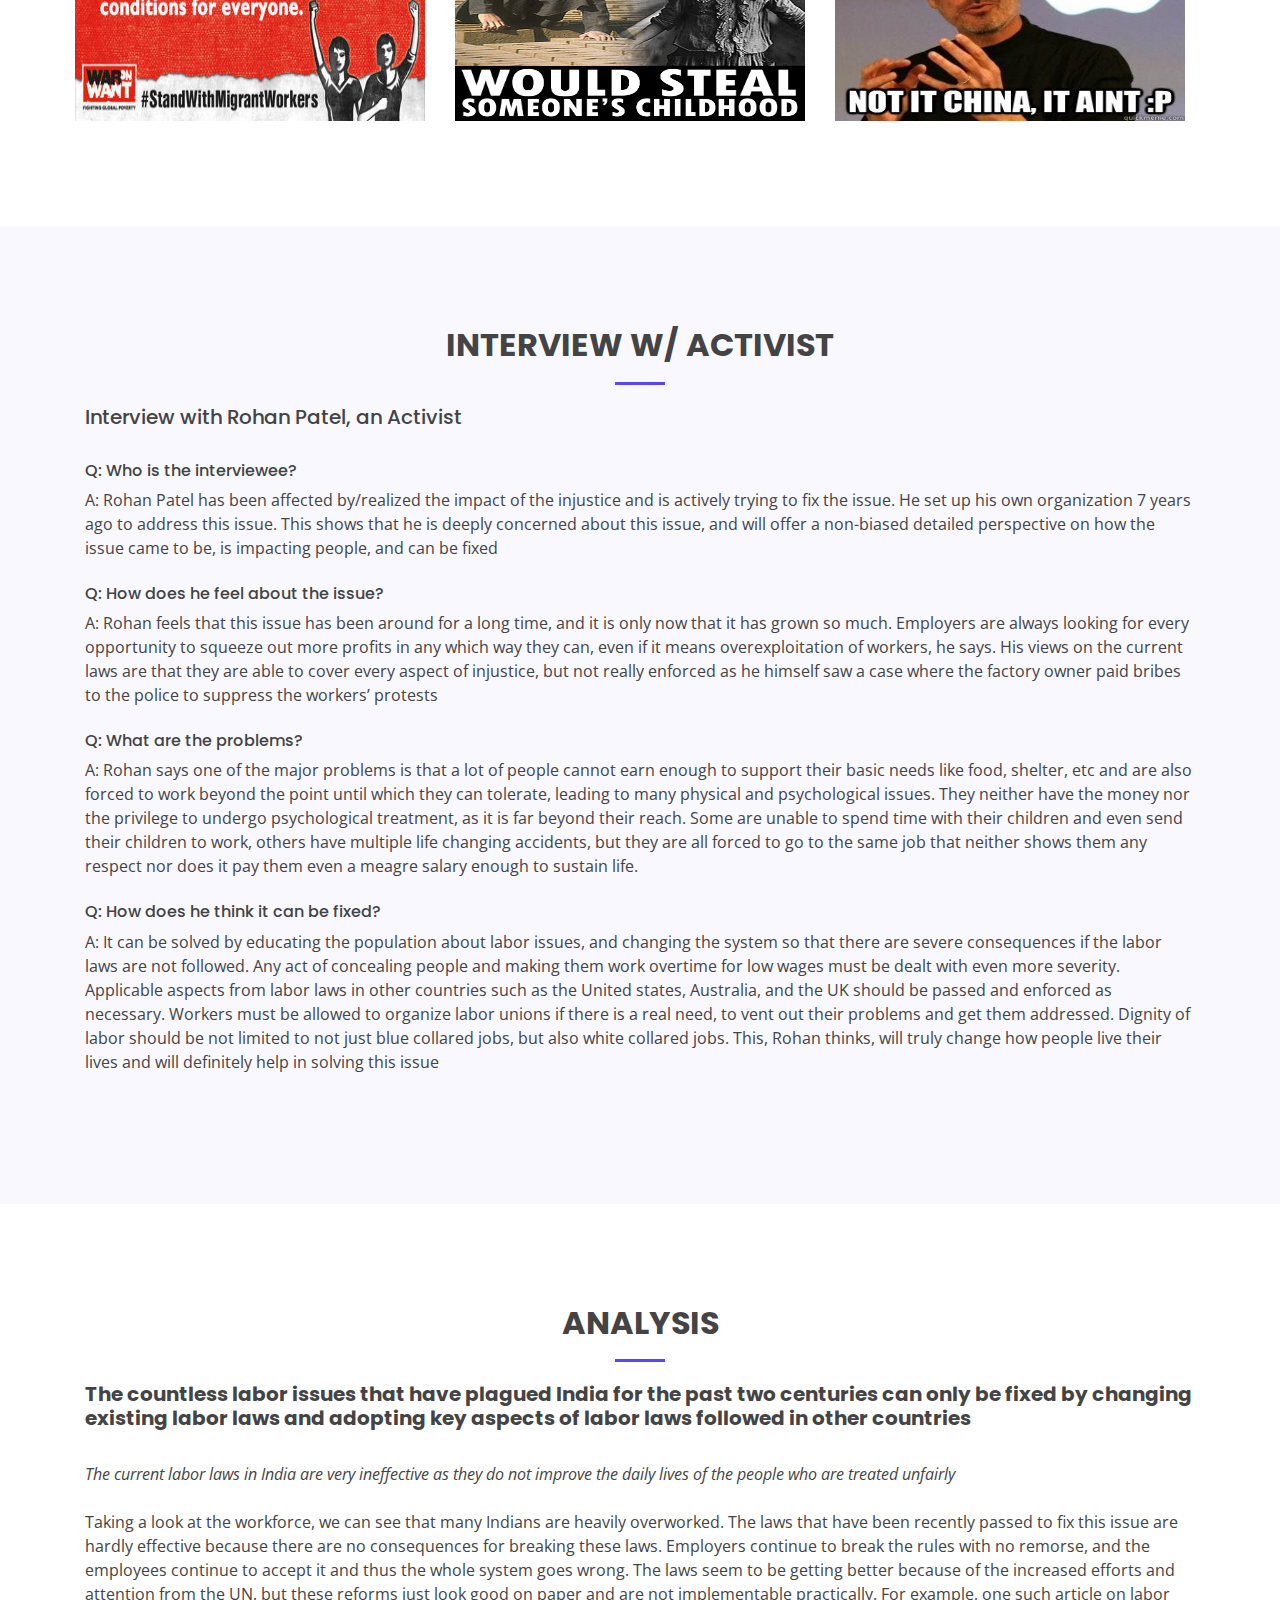
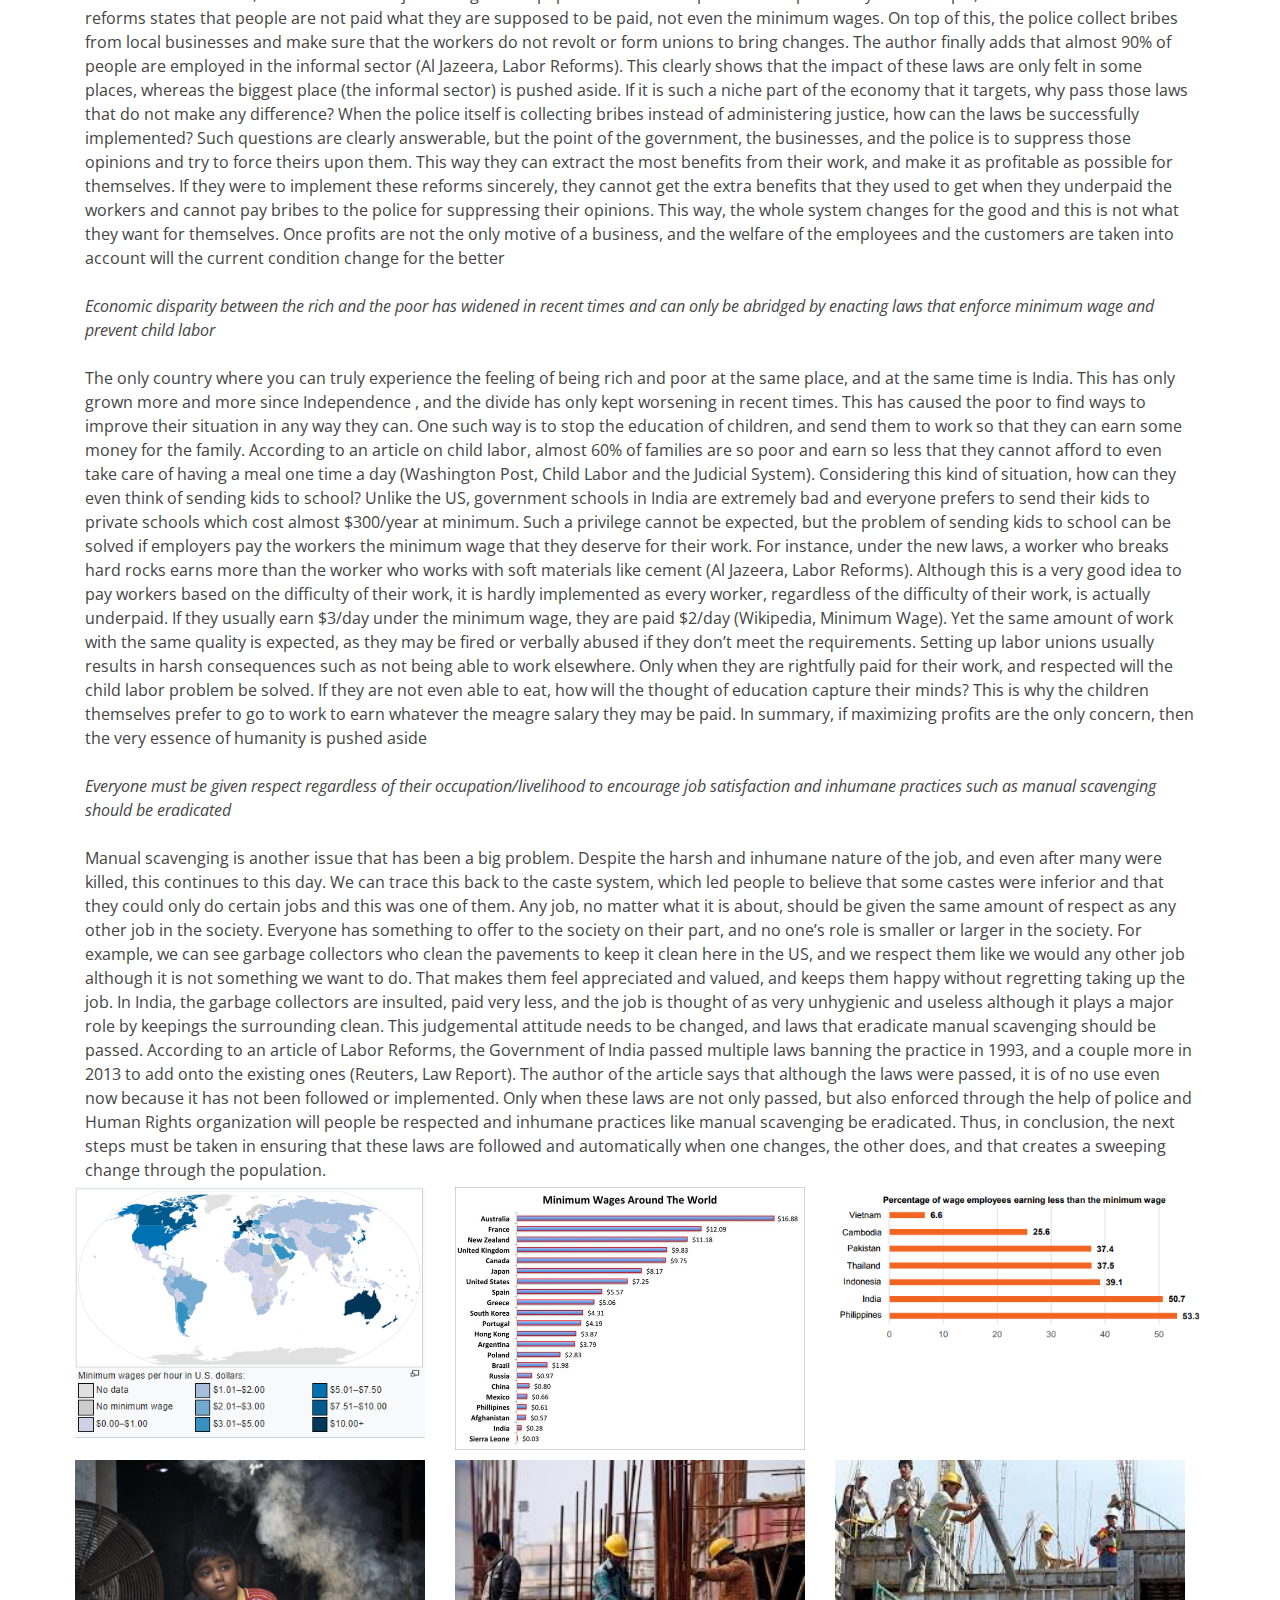
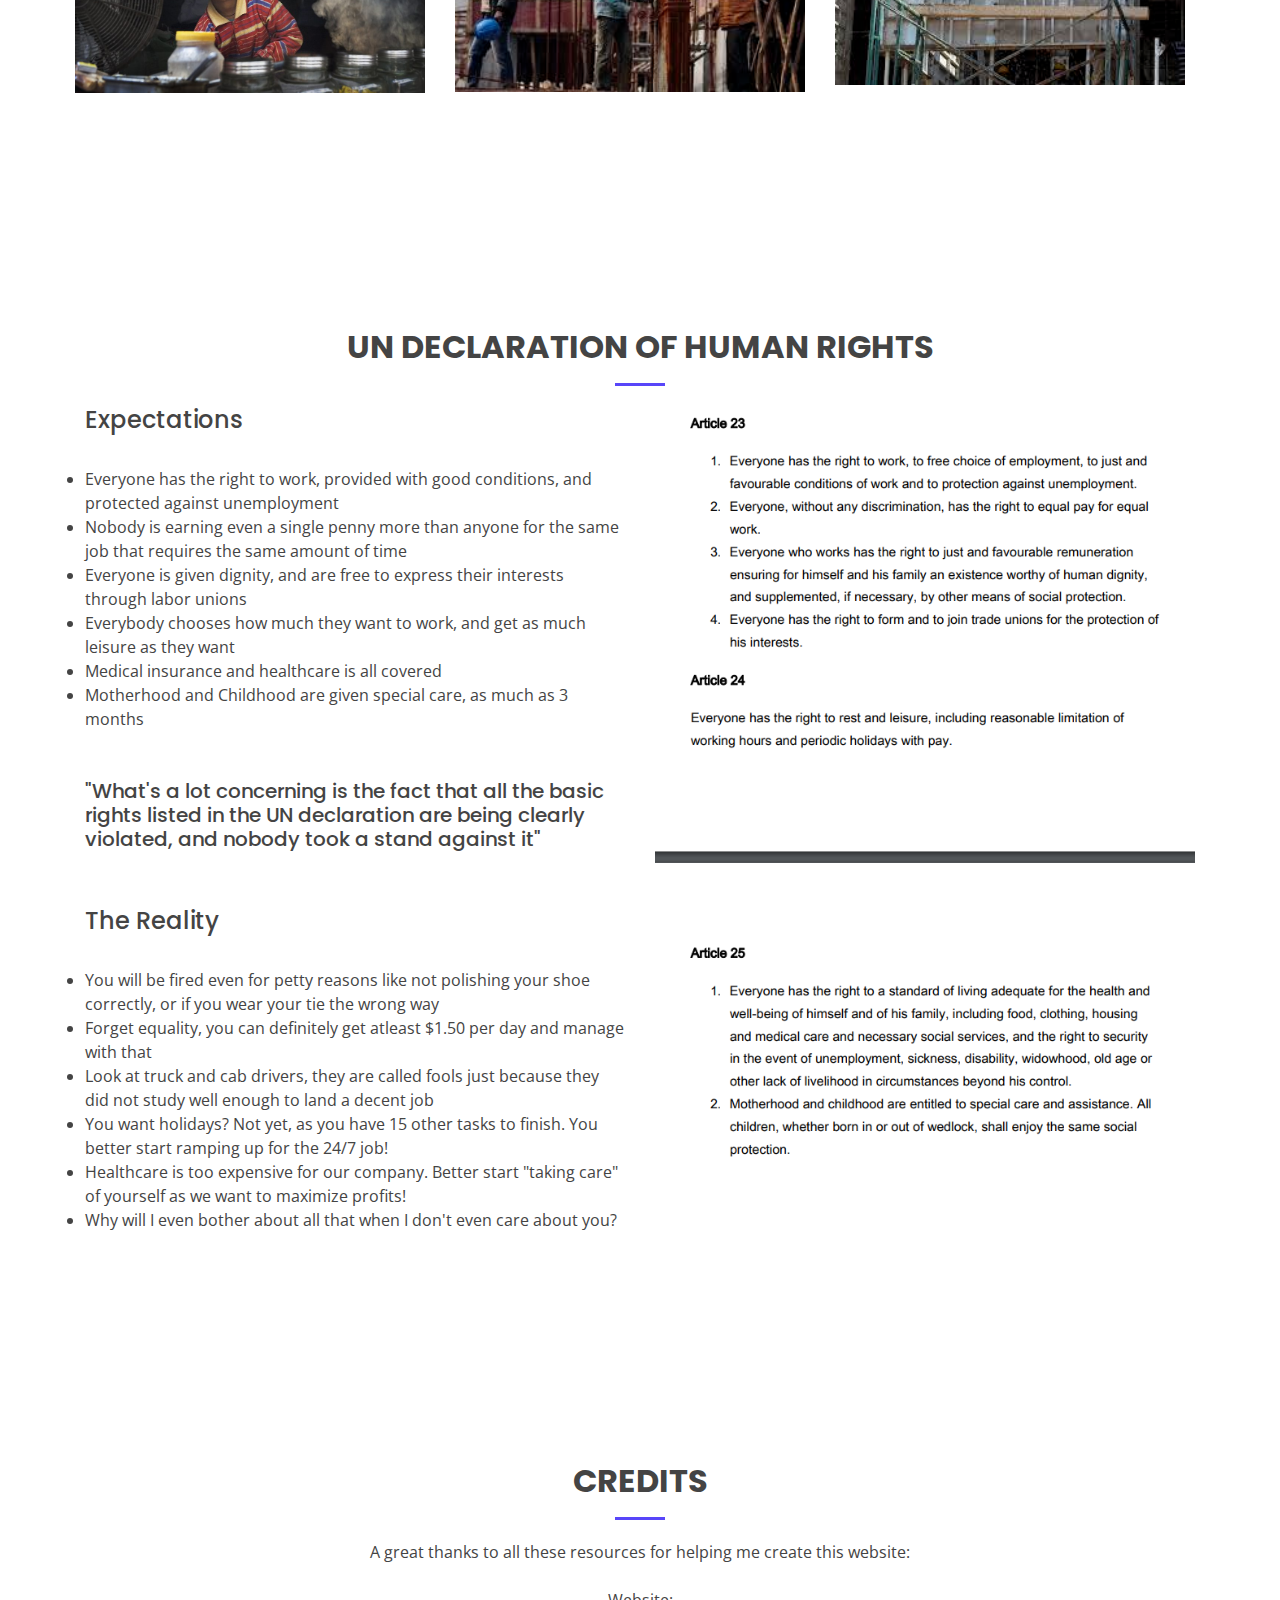
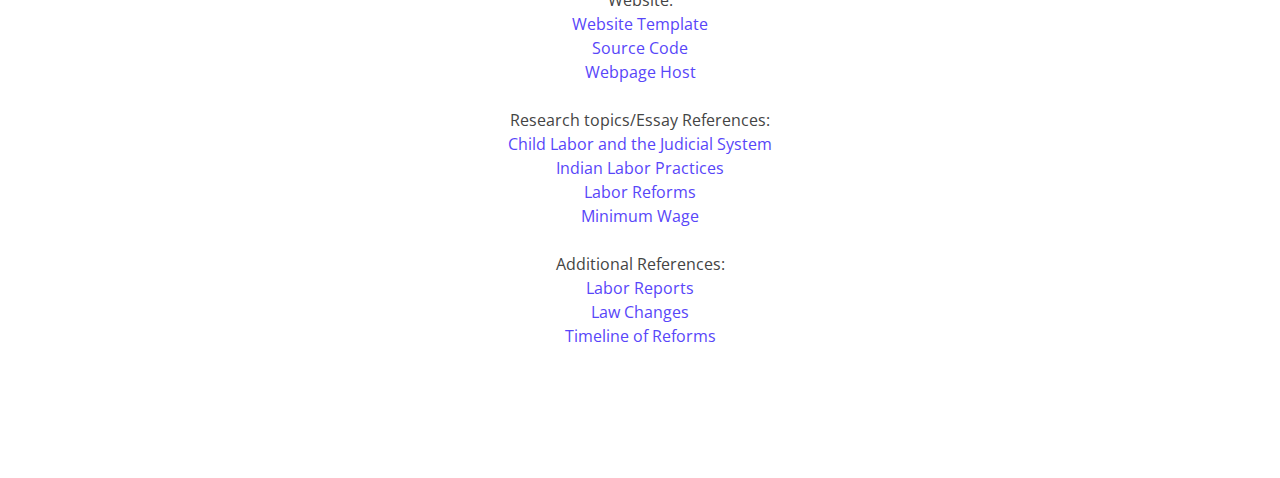
==== commit 5e75099b: "push final changes" ====
--- a/index.html
+++ b/index.html
@@ -296,6 +296,15 @@
               <div class="column">
                 <img src="assets/img/comparison.png" height="375" width="450" class="img-fluid" alt="">
               </div>
+              <div class="column">
+                <img src="assets/img/boy.jpg" height="262.5" width="350" class="img-fluid" alt="">
+              </div>
+              <div class="column">
+                <img src="assets/img/constructors.png" height="262.5" width="350" class="img-fluid" alt="">
+              </div>
+              <div class="column">
+                <img src="assets/img/unsafe.png" height="262.5" width="350" class="img-fluid" alt="">
+              </div>
             </div>
           </div>
         </div>
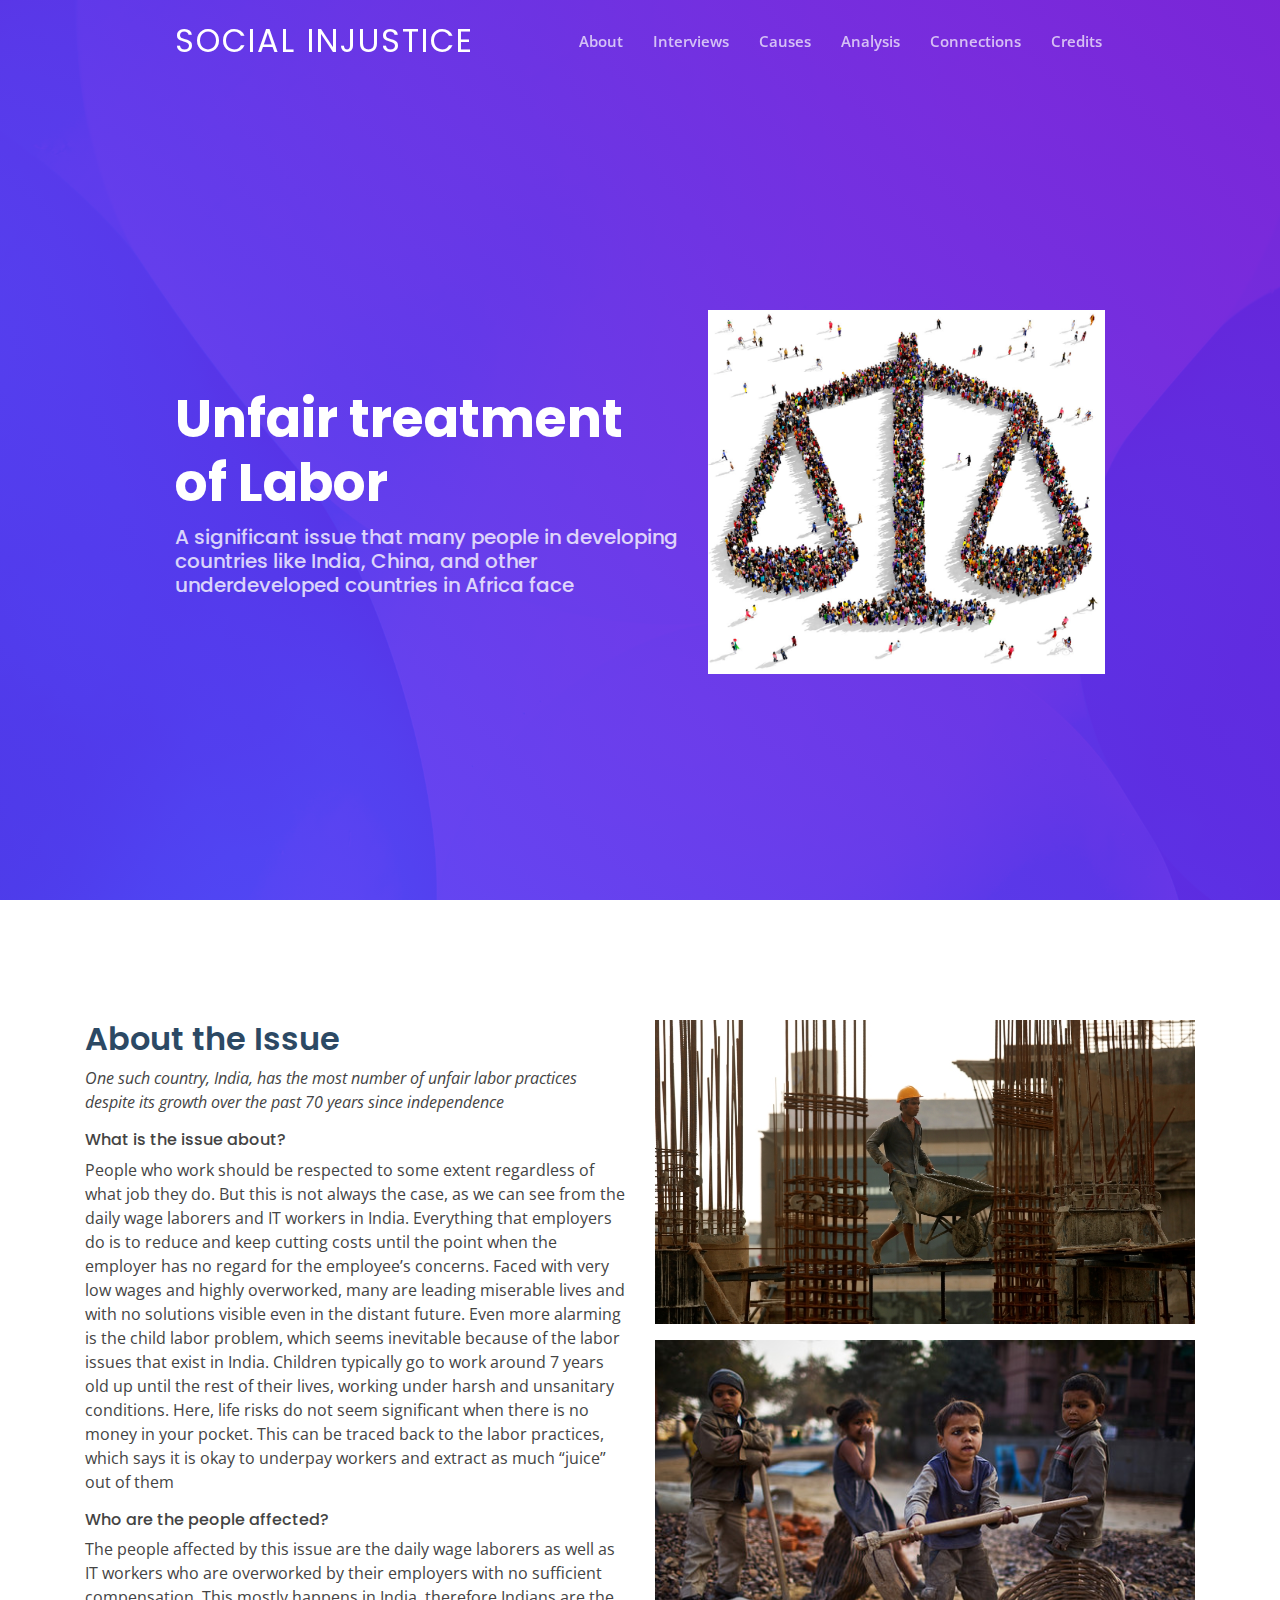
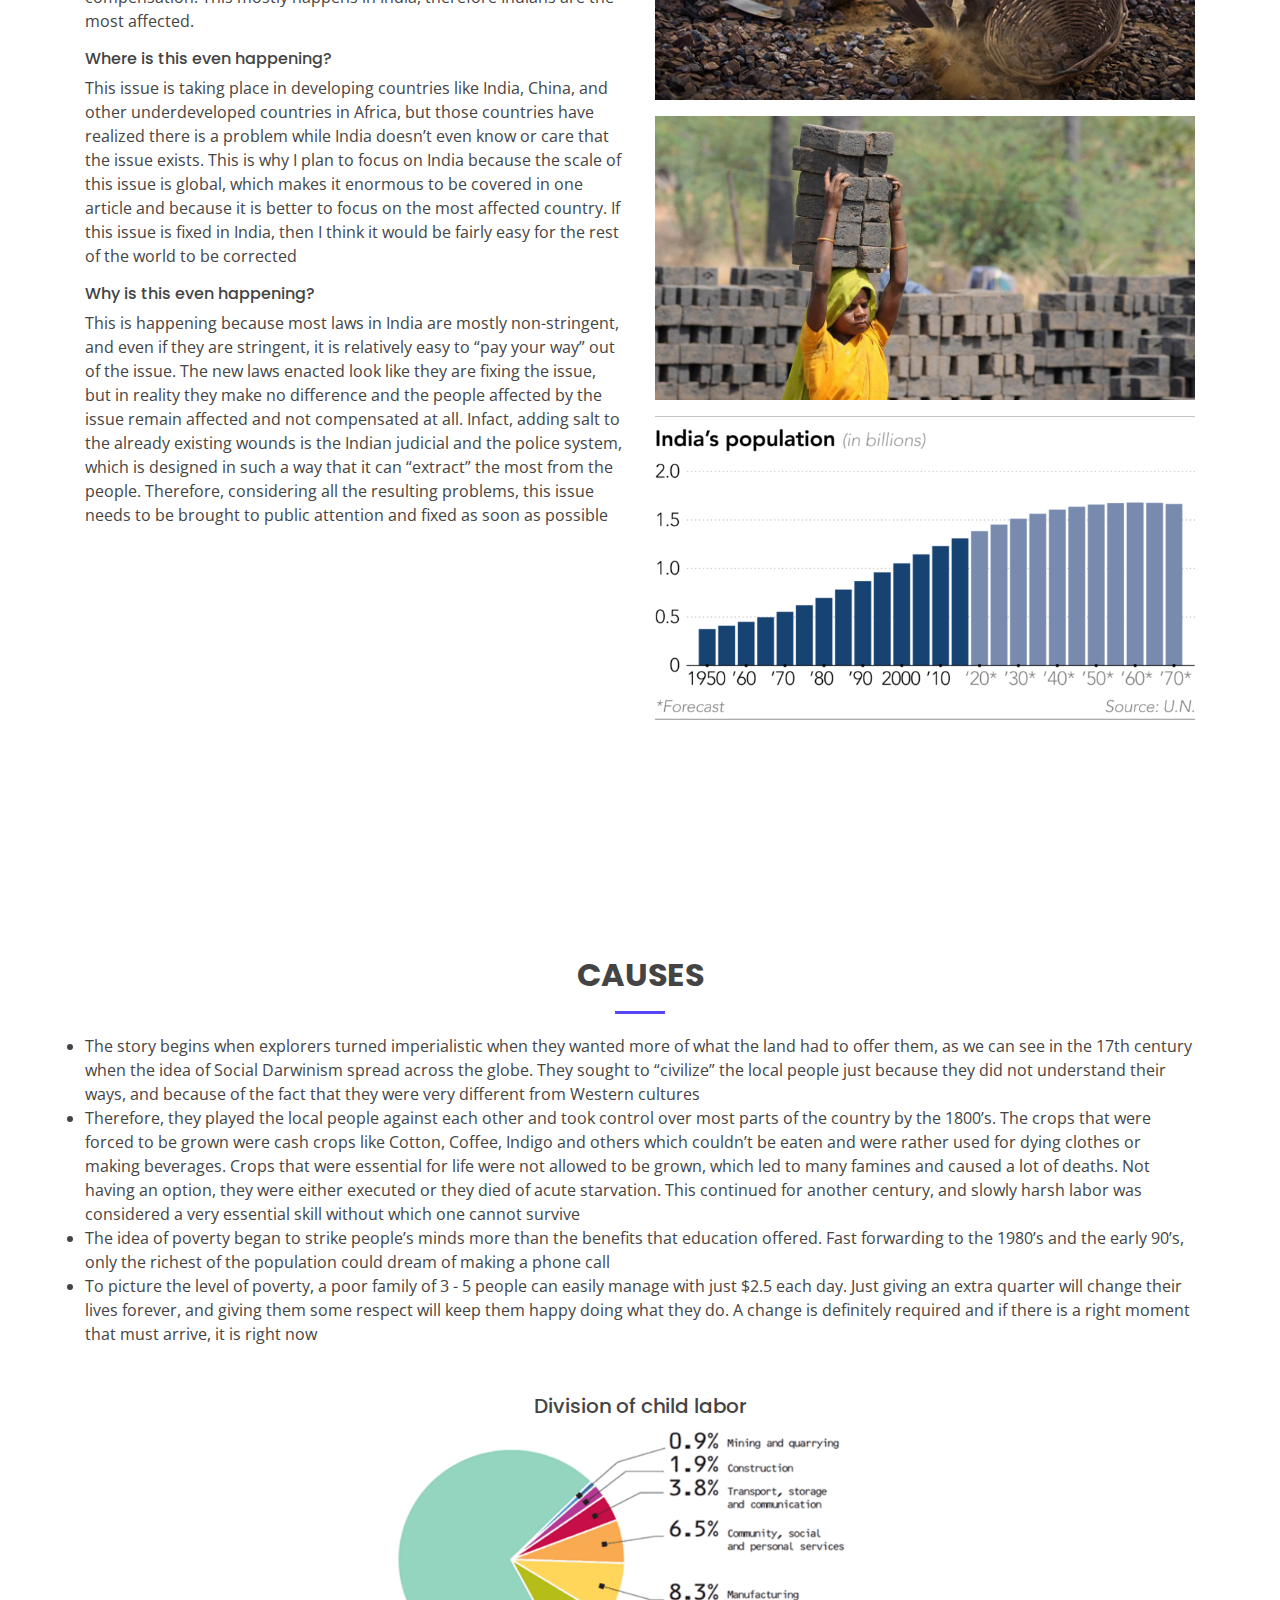
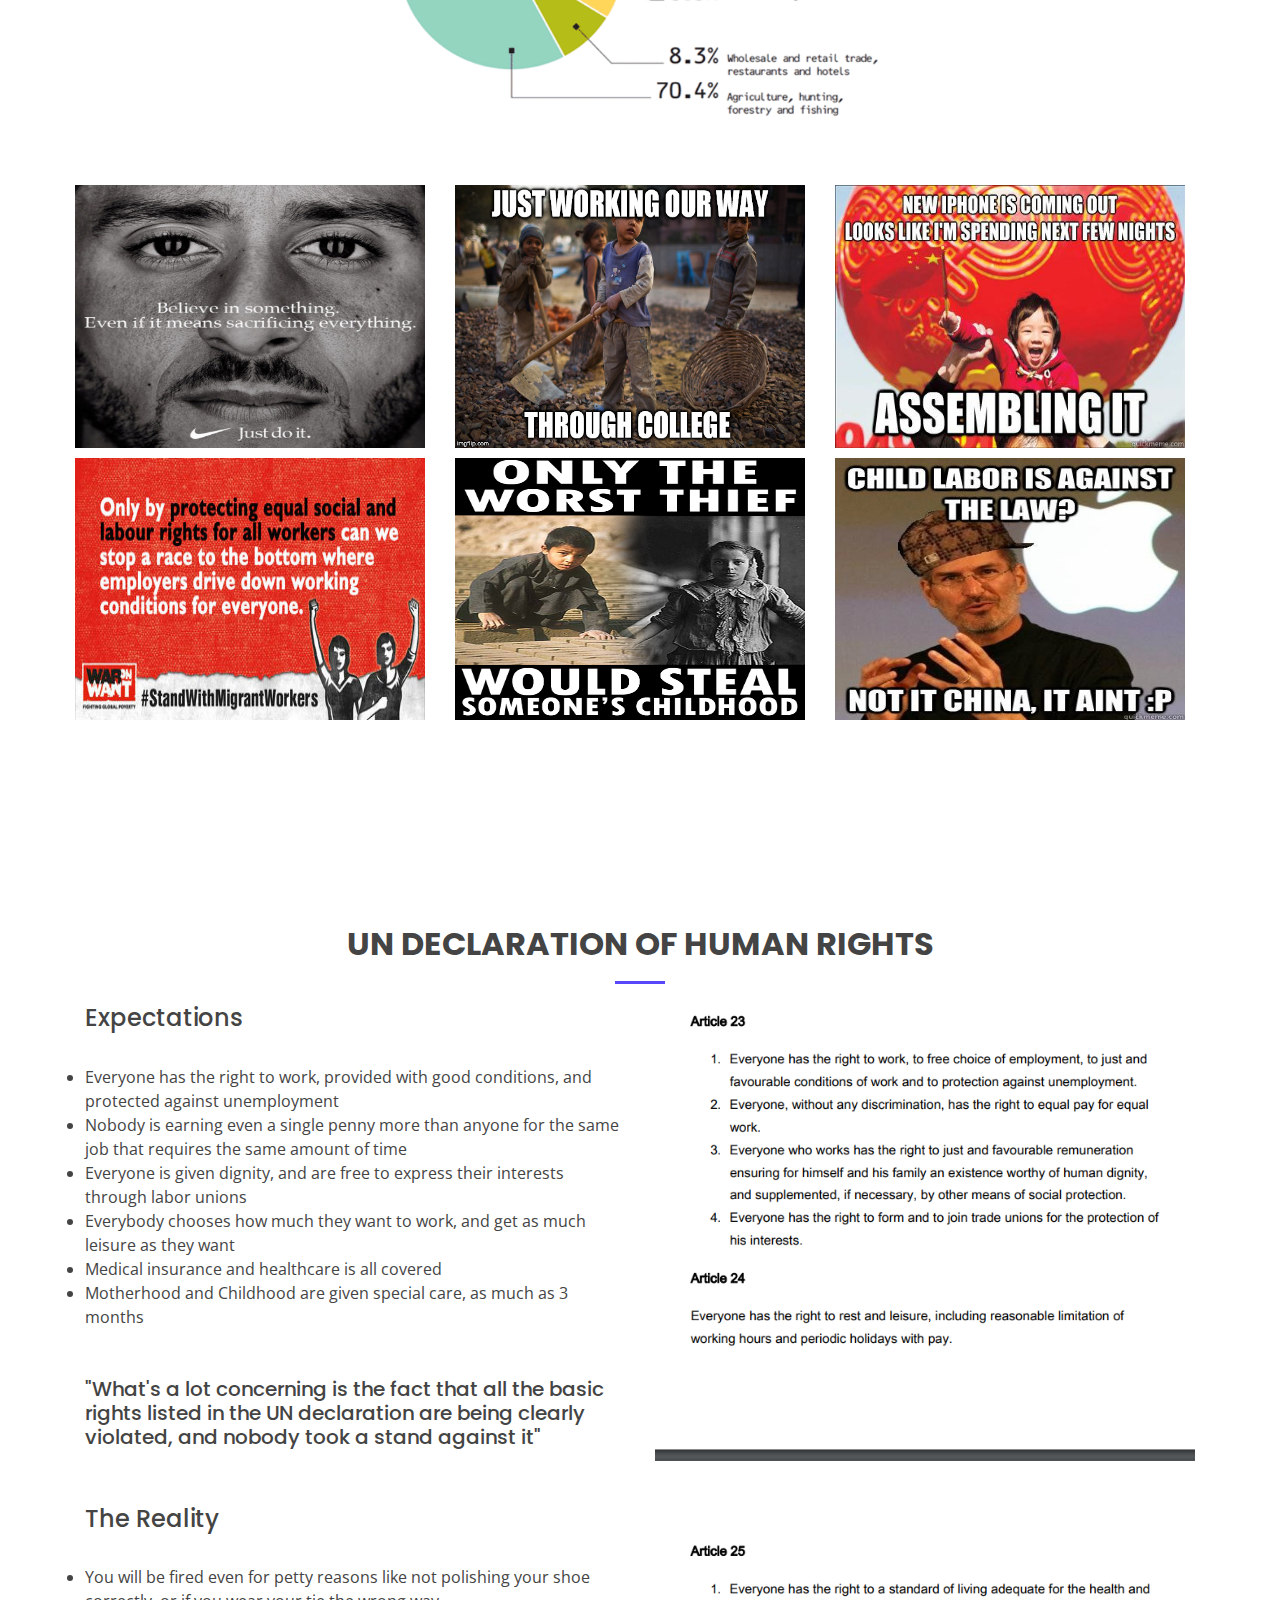
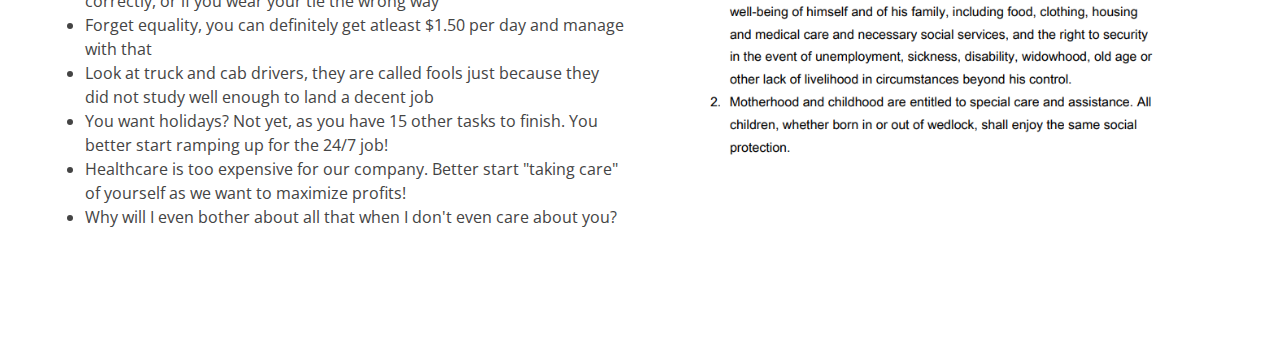
==== commit d6459cfe: "push changes" ====
--- a/index.html
+++ b/index.html
@@ -33,13 +33,12 @@
 
           <nav class="nav-menu d-none d-lg-block">
             <ul>
-              <li><a href="#about">About</a></li>
-              <li><a href="#interview1">Interview 1</a></li>
+              <li><a href="index.html">About</a></li>
+              <li><a href="interviews.html">Interviews</a></li>
               <li><a href="#causes">Causes</a></li>
-              <li><a href="#interview2">Interview 2</a></li>
-              <li><a href="#analysis">Analysis</a></li>
+              <li><a href="analysis.html">Analysis</a></li>
               <li><a href="#connections">Connections</a></li>
-              <li><a href="#credits">Credits</a></li>
+              <li><a href="credits.html">Credits</a></li>
             </ul>
           </nav><!-- .nav-menu -->
 
@@ -102,40 +101,6 @@
 
       </div>
     </section><!-- End About Section -->
-
-    <!-- ======= Interview 1 Section ======= -->
-    <section id="interview1" class="interviews section-bg">
-      <div class="container">
-
-        <div class="section-title">
-          <h2>Interview w/ Affected Person</h2>
-          <style>
-
-            div.content {
-              text-align: left;
-            }
-            
-          </style>
-          <div class="content">
-            <h5>Interview with Rahul Singh, an Affected person</h5>
-            <br>
-            <h6>Q: Who is the interviewee?</h6>
-            <p>A: Rahul Singh is a daily wage laborer at a construction site, and he is verbally abused and threatened to do more work. He is paid way below the minimum wage, although he does a lot of hard work like breaking stones and cementing the bricks. His family is not able to sustain with his income, and therefore plan on sending their children to work, and discontinuing their education</p>
-            <br>
-            <h6>Q: What’s the problem that he faces everyday?</h6>
-            <p>A: He is continually threatened to be fired from his job, and is told by his employer that once he is fired he wouldn’t be able to find work elsewhere. He is accused of doing less and coming late to work even though he does his work diligently. He is only paid $1.25 each day and when he asked for a raise, he was told by his employer that if he was good enough he wouldn’t be here. He cements the sides of a 100 ft building while hanging on a thin rope, with no protective net below. If he falls then he dies, and then his whole family would have to go to work. The sight of his whole family going to work hurts him more than the fact that he may die anytime</p>
-            <br>
-            <h6>Q: What is his view about the issue?</h6>
-            <p>A: Rahul feels that the issue has grown so big that it is hard to find a solution anytime soon. He recalls that for the past 25 years that he has been going to work, he has always been treated the same way. He wants to be paid the minimum wage of $3 each day so that his family will have just enough money to buy food to eat, and his children can go to school. But when asked about the issue itself, he says it is part of the work culture and never going to change anytime in the next 200 years. He says the government, the employer, and the police work work together to violently put down his and others’ opinion about the way they are treated</p>
-            <br>
-            <h6>Q: How does he think that the issue can be solved?</h6>
-            <p>A: He thinks that the issue can only be solved if people change their general opinion of minimum wage workers and feels that every political party aims to make the most out of the people, collect bribes from employers in exchange for reckless exploitation of workers like him. When he wanted to vote, he was not able to find one person who would be the perfect candidate for bringing in these reforms. Yet he still has hope in himself, as he says the only way out is to form extremely large unions to peacefully protest against the exploitative policies of the employers and the government, and make them realize what they do is wrong. Once there are no workers, the economy comes to a standstill, and they have no way out but to make those reforms. He concludes by saying that if this turns out to be a success, every worker across the country can live a happy, contented life</p>
-          </div>
-        </div>
-      </div>
-
-      </div>
-    </section><!-- End Interview 1 Section -->
 
     <!-- ======= Causes Section ======= -->
     <section id="causes" class="Causes">
@@ -207,110 +172,6 @@
 
       </div>
     </section><!-- End Causes Section -->
-
-    <!-- ======= Interview 2 Section ======= -->
-    <section id="interview2" class="interviews section-bg">
-      <div class="container">
-        
-        <div class="section-title">
-          <h2>Interview w/ Activist</h2>
-          <style>
-
-            div.content {
-              text-align: left;
-            }
-            
-          </style>
-          <div class="content">
-            <h5>Interview with Rohan Patel, an Activist</h5>
-            <br>
-            <h6>Q: Who is the interviewee?</h6>
-            <p>A: Rohan Patel has been affected by/realized the impact of the injustice and is actively trying to fix the issue. He set up his own organization 7 years ago to address this issue. This shows that he is deeply concerned about this issue, and will offer a non-biased detailed perspective on how the issue came to be, is impacting people, and can be fixed</p>
-            <br>
-            <h6>Q: How does he feel about the issue?</h6>
-            <p>A: Rohan feels that this issue has been around for a long time, and it is only now that it has grown so much. Employers are always looking for every opportunity to squeeze out more profits in any which way they can, even if it means overexploitation of workers, he says. His views on the current laws are that they are able to cover every aspect of injustice, but not really enforced as he himself saw a case where the factory owner paid bribes to the police to suppress the workers’ protests</p>
-            <br>
-            <h6>Q: What are the problems?</h6>
-            <p>A: Rohan says one of the major problems is that a lot of people cannot earn enough to support their basic needs like food, shelter, etc and are also forced to work beyond the point until which they can tolerate, leading to many physical and psychological issues. They neither have the money nor the privilege to undergo psychological treatment, as it is far beyond their reach. Some are unable to spend time with their children and even send their children to work, others have multiple life changing accidents, but they are all forced to go to the same job that neither shows them any respect nor does it pay them even a meagre salary enough to sustain life. </p>
-            <br>
-            <h6>Q: How does he think it can be fixed?</h6>
-            <p>A: It can be solved by educating the population about labor issues, and changing the system so that there are severe consequences if the labor laws are not followed. Any act of concealing people and making them work overtime for low wages must be dealt with even more severity. Applicable aspects from labor laws in other countries such as the United states, Australia, and the UK should be passed and enforced as necessary. Workers must be allowed to organize labor unions if there is a real need, to vent out their problems and get them addressed. Dignity of labor should be not limited to not just blue collared jobs, but also white collared jobs. This, Rohan thinks, will truly change how people live their lives and will definitely help in solving this issue</p>
-          </div>
-        </div>
-
-      </div>
-    </section><!-- End Interview 2 Section -->
-
-    <!-- ======= Analysis Section ======= -->
-    <section id="analysis" class="Analysis">
-      <div class="container">
-
-        <div class="section-title">
-          <h2>Analysis</h2>
-          <style>
-
-            div.content {
-              text-align: left;
-            }
-            
-          </style>
-          <div class="content">
-            <h5><b>The countless labor issues that have plagued India for the past two centuries can only be fixed by changing existing labor laws and adopting key aspects of labor laws followed in other countries</b></h5>
-            <br>
-            <p><i>The current labor laws in India are very ineffective as they do not improve the daily lives of the people who are treated unfairly</i></p>
-            <br>
-            <p>Taking a look at the workforce, we can see that many Indians are heavily overworked. The laws that have been recently passed to fix this issue are hardly effective because there are no consequences for breaking these laws. Employers continue to break the rules with no remorse, and the employees continue to accept it and thus the whole system goes wrong. The laws seem to be getting better because of the increased efforts and attention from the UN, but these reforms just look good on paper and are not implementable practically. For example, one such article on labor reforms states that people are not paid what they are supposed to be paid, not even the minimum wages. On top of this, the police collect bribes from local businesses and make sure that the workers do not revolt or form unions to bring changes. The author finally adds that almost 90% of people are employed in the informal sector (Al Jazeera, Labor Reforms). This clearly shows that the impact of these laws are only felt in some places, whereas the biggest place (the informal sector) is pushed aside. If it is such a niche part of the economy that it targets, why pass those laws that do not make any difference? When the police itself is collecting bribes instead of administering justice, how can the laws be successfully implemented? Such questions are clearly answerable, but the point of the government, the businesses, and the police is to suppress those opinions and try to force theirs upon them. This way they can extract the most benefits from their work, and make it as profitable as possible for themselves. If they were to implement these reforms sincerely, they cannot get the extra benefits that they used to get when they underpaid the workers and cannot pay bribes to the police for suppressing their opinions. This way, the whole system changes for the good and this is not what they want for themselves. Once profits are not the only motive of a business, and the welfare of the employees and the customers are taken into account will the current condition change for the better</p>
-            <br>
-            <p><i>Economic disparity between the rich and the poor has widened in recent times and can only be abridged by enacting laws that enforce minimum wage and prevent child labor</i></p>
-            <br>
-            <p>The only country where you can truly experience the feeling of being rich and poor at the same place, and at the same time is India. This has only grown more and more since Independence , and the divide has only kept worsening in recent times. This has caused the poor to find ways to improve their situation in any way they can. One such way is to stop the education of children, and send them to work so that they can earn some money for the family. According to an article on child labor, almost 60% of families are so poor and earn so less that they cannot afford to even take care of having a meal one time a day (Washington Post, Child Labor and the Judicial System). Considering this kind of situation, how can they even think of sending kids to school? Unlike the US, government schools in India are extremely bad and everyone prefers to send their kids to private schools which cost almost $300/year at minimum. Such a privilege cannot be expected, but the problem of sending kids to school can be solved if employers pay the workers the minimum wage that they deserve for their work. For instance, under the new laws, a worker who breaks hard rocks earns more than the worker who works with soft materials like cement (Al Jazeera, Labor Reforms). Although this is a very good idea to pay workers based on the difficulty of their work, it is hardly implemented as every worker, regardless of the difficulty of their work, is actually underpaid. If they usually earn $3/day under the minimum wage, they are paid $2/day (Wikipedia, Minimum Wage). Yet the same amount of work with the same quality is expected, as they may be fired or verbally abused if they don’t meet the requirements. Setting up labor unions usually results in harsh consequences such as not being able to work elsewhere. Only when they are rightfully paid for their work, and respected will the child labor problem be solved. If they are not even able to eat, how will the thought of education capture their minds? This is why the children themselves prefer to go to work to earn whatever the meagre salary they may be paid. In summary, if maximizing profits are the only concern, then the very essence of humanity is pushed aside</p>
-            <br>
-            <p><i>Everyone must be given respect regardless of their occupation/livelihood to encourage job satisfaction and inhumane practices such as manual scavenging should be eradicated</i></p>
-            <br>
-            <p>Manual scavenging is another issue that has been a big problem. Despite the harsh and inhumane nature of the job, and even after many were killed, this continues to this day. We can trace this back to the caste system, which led people to believe that some castes were inferior and that they could only do certain jobs and this was one of them. Any job, no matter what it is about, should be given the same amount of respect as any other job in the society. Everyone has something to offer to the society on their part, and no one’s role is smaller or larger in the society. For example, we can see garbage collectors who clean the pavements to keep it clean here in the US, and we respect them like we would any other job although it is not something we want to do. That makes them feel appreciated and valued, and keeps them happy without regretting taking up the job. In India, the garbage collectors are insulted, paid very less, and the job is thought of as very unhygienic and useless although it plays a major role by keepings the surrounding clean. This judgemental attitude needs to be changed, and laws that eradicate manual scavenging should be passed. According to an article of Labor Reforms, the Government of India passed multiple laws banning the practice in 1993, and a couple more in 2013 to add onto the existing ones (Reuters, Law Report). The author of the article says that although the laws were passed, it is of no use even now because it has not been followed or implemented. Only when these laws are not only passed, but also enforced through the help of police and Human Rights organization will people be respected and inhumane practices like manual scavenging be eradicated. Thus, in conclusion, the next steps must be taken in ensuring that these laws are followed and automatically when one changes, the other does, and that creates a sweeping change through the population.</p>
-            <style>
-              * {
-                box-sizing: border-box;
-              }
-              
-              .column {
-                float: left;
-                width: 33.33%;
-                padding: 5px;
-              }
-              
-              .row::after {
-                content: "";
-                clear: both;
-                display: table;
-              }
-            </style>
-                 
-            <div class="row">
-              <div class="column">
-                <img src="assets/img/minimum_wage.png" height="262.5" width="350" class="img-fluid" alt="">
-              </div>
-              <div class="column">
-                <img src="assets/img/world_wages.png" height="262.5" width="350" class="img-fluid" alt="">
-              </div>
-              <div class="column">
-                <img src="assets/img/comparison.png" height="375" width="450" class="img-fluid" alt="">
-              </div>
-              <div class="column">
-                <img src="assets/img/boy.jpg" height="262.5" width="350" class="img-fluid" alt="">
-              </div>
-              <div class="column">
-                <img src="assets/img/constructors.png" height="262.5" width="350" class="img-fluid" alt="">
-              </div>
-              <div class="column">
-                <img src="assets/img/unsafe.png" height="262.5" width="350" class="img-fluid" alt="">
-              </div>
-            </div>
-          </div>
-        </div>
-
-      </div>
-    </section><!-- Analysis Section -->
 
     <!-- ======= Connections Section ======= -->
     <section id="connections" class="Connections">
@@ -350,34 +211,6 @@
       </div>
     </section><!-- Analysis Section -->
 
-    <!-- ======= Credits Section ======= -->
-    <section id="credits" class="credits">
-      <div class="container">
-
-        <div class="section-title">
-          <h2>Credits</h2>
-
-          <p>A great thanks to all these resources for helping me create this website:</p>
-          <br>
-          <p>Website:</p>
-          <p><a href="https://bootstrapmade.com/techie-free-skin-bootstrap-3/" target="_blank">Website Template</a></p>
-          <p><a href="https://github.com/MahanthMohan/SocialIssues" target="_blank">Source Code</a></p>
-          <p><a href="https://pages.github.com/" target="_blank">Webpage Host</a></p>
-          <br>
-          <p>Research topics/Essay References:</p>
-          <p><a href="https://www.washingtonpost.com/news/wonk/wp/2017/08/21/child-labor-the-inconvenient-truth-behind-indias-growth-story/." target="_blank">Child Labor and the Judicial System</a></p>
-          <p><a href="https://www.brightworkresearch.com/enterprisesoftwarepolicy/2019/01/31/how-indian-it-workers-discriminate-against-non-indian-workers/." target="_blank">Indian Labor Practices</a></p>
-          <p><a href="https://www.aljazeera.com/ajimpact/india-work-labour-reforms-aim-boost-wages-productivity-191101122855317.html?xif=." target="_blank">Labor Reforms</a></p>
-          <p><a href="https://en.wikipedia.org/wiki/List_of_minimum_wages_by_country" target="_blank">Minimum Wage</a></p>
-          <br>
-          <p>Additional References:</p>
-          <p><a href="https://labour.gov.in/annual-reports" target="_blank">Labor Reports</a></p>
-          <p><a href="https://indianexpress.com/article/explained/what-labour-law-changes-mean-coronavirus-6403611/" target="_blank">Law Changes</a></p>
-          <p><a href="https://www.reuters.com/article/us-india-labour-reforms/factbox-indias-stringent-labor-laws-idUSKBN0F40Y320140629" target="_blank">Timeline of Reforms</a></p>
-        </div>
-      </div>
-    </section><!-- End Credits Section -->
-
     <!-- Vendor JS Files -->
     <script src="assets/vendor/bootstrap/js/bootstrap.bundle.min.js"></script>
 
--- a/assets/css/style.css
+++ b/assets/css/style.css
@@ -324,20 +324,6 @@
   font-size: 20px;
 }
 
-#hero .btn-get-started {
-  font-family: "Poppins", sans-serif;
-  font-weight: 500;
-  font-size: 16px;
-  letter-spacing: 1px;
-  display: inline-block;
-  padding: 10px 28px;
-  border-radius: 5px;
-  transition: 0.5s;
-  margin-top: 30px;
-  color: #fff;
-  border: 2px solid #fff;
-}
-
 #hero .btn-get-started:hover {
   background: #fff;
   color: #5846f9;
@@ -508,7 +494,17 @@
   top: 12px;
 }
 
-
-
-
-
+/*--------------------------------------------------------------
+# Navbar Section on non index.html pages
+--------------------------------------------------------------*/
+#pages {
+  background: linear-gradient(45deg, rgba(86, 58, 250, 0.9) 0%, rgba(116, 15, 214, 0.9) 100%), url("../img/hero-bg.jpg") center center no-repeat;
+  background-size: cover;
+}
+
+
+
+
+
+
+
